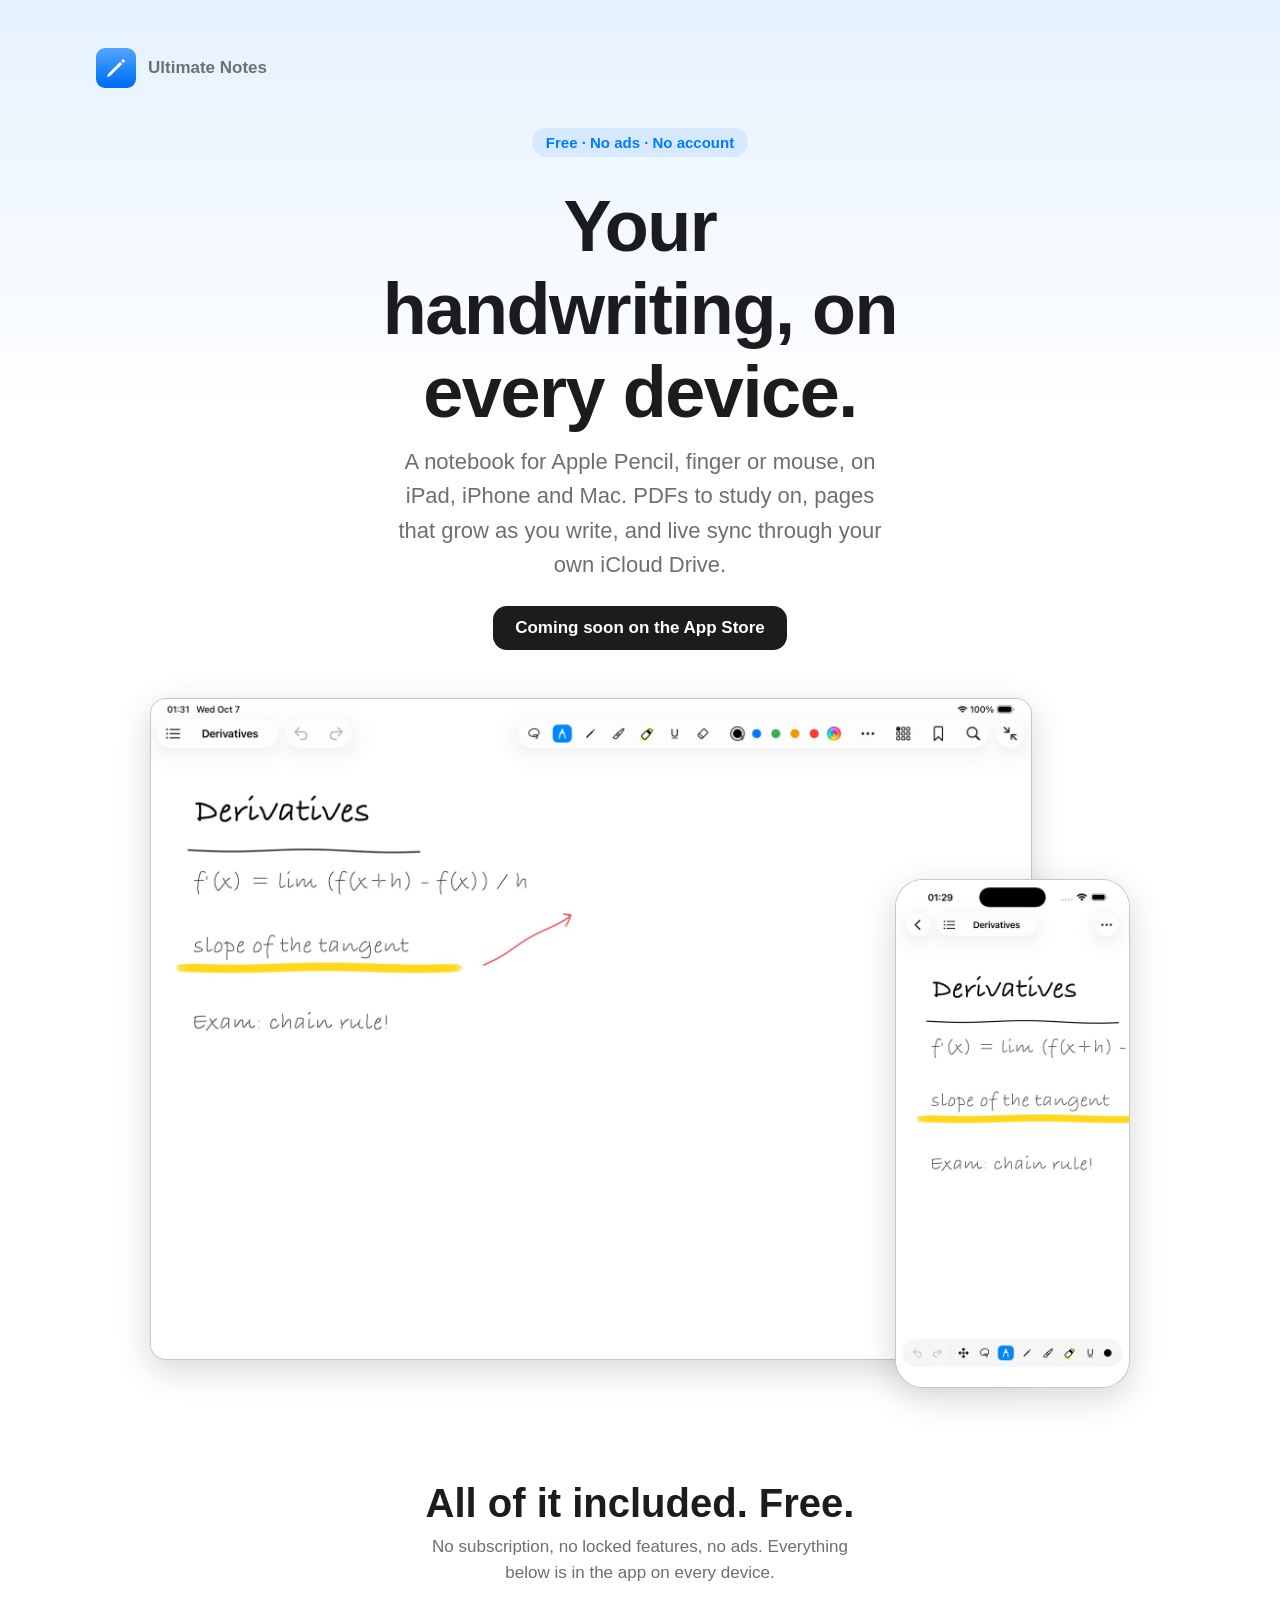
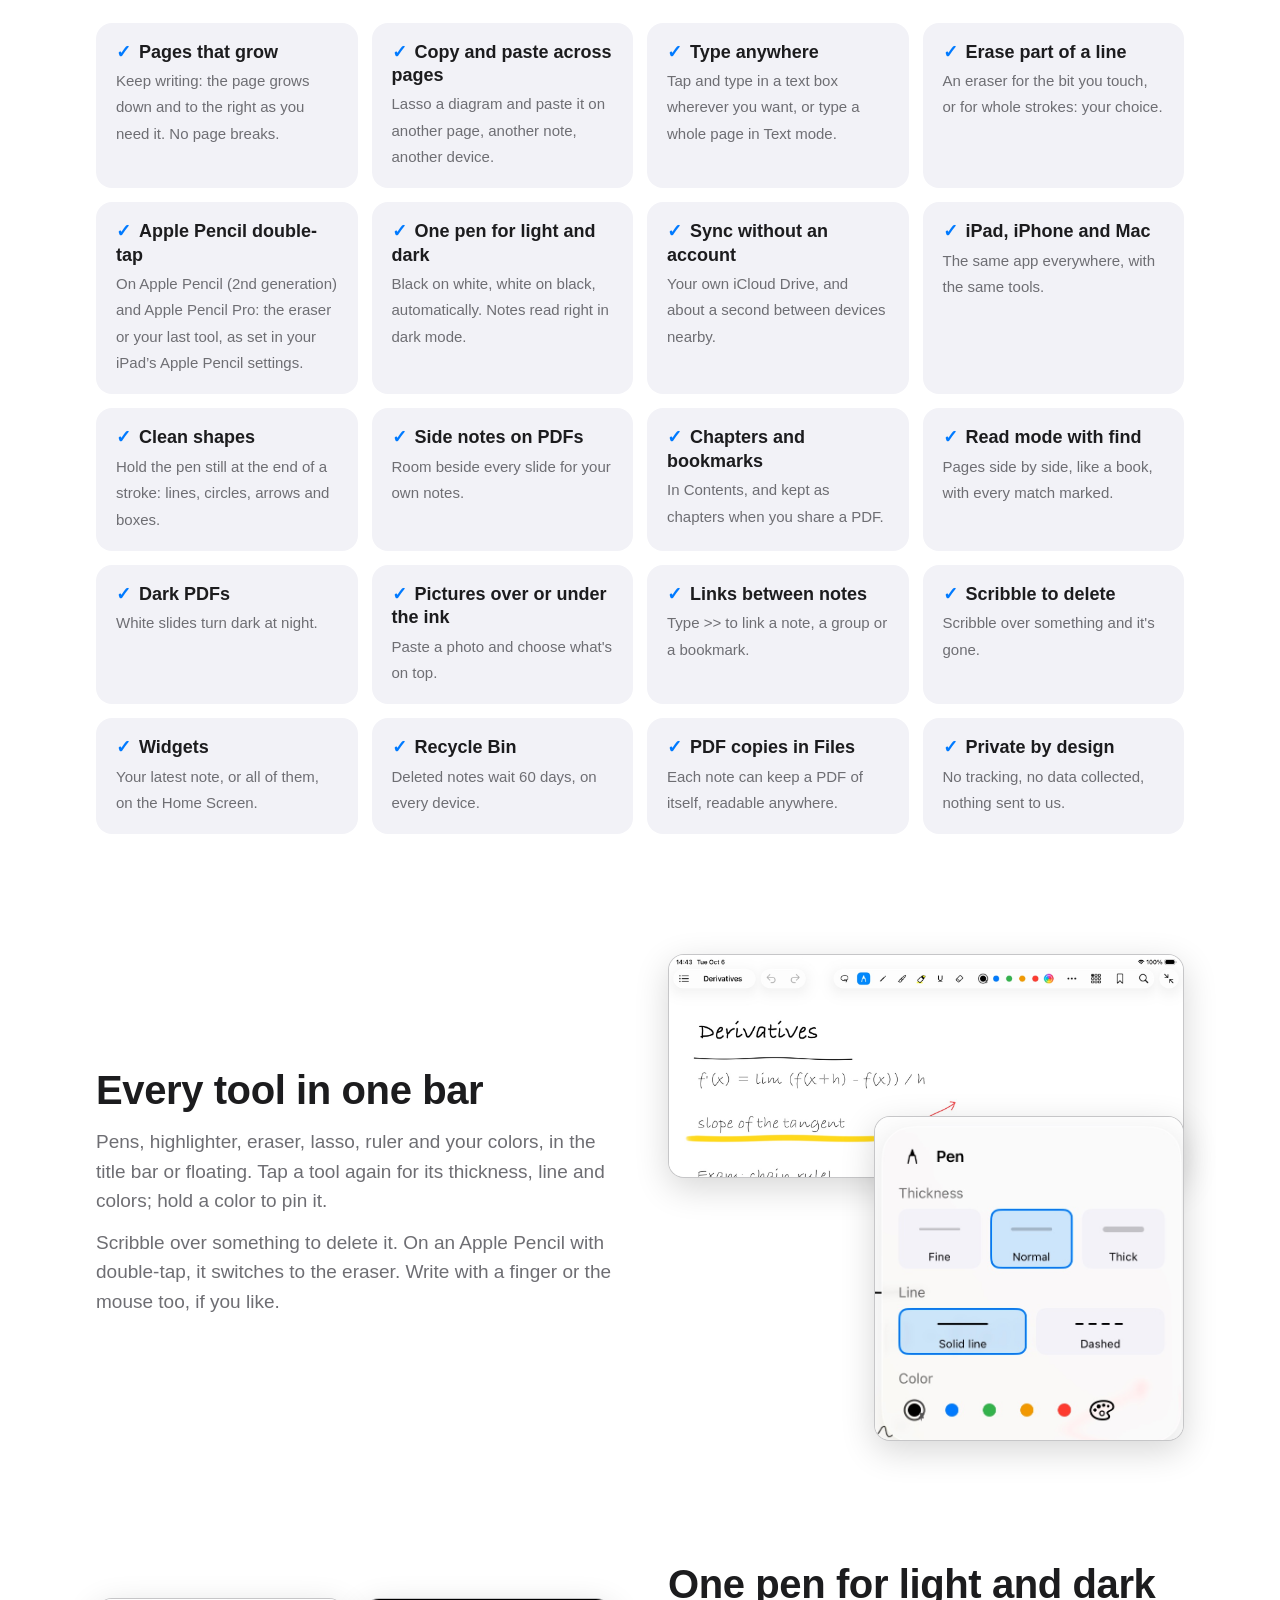
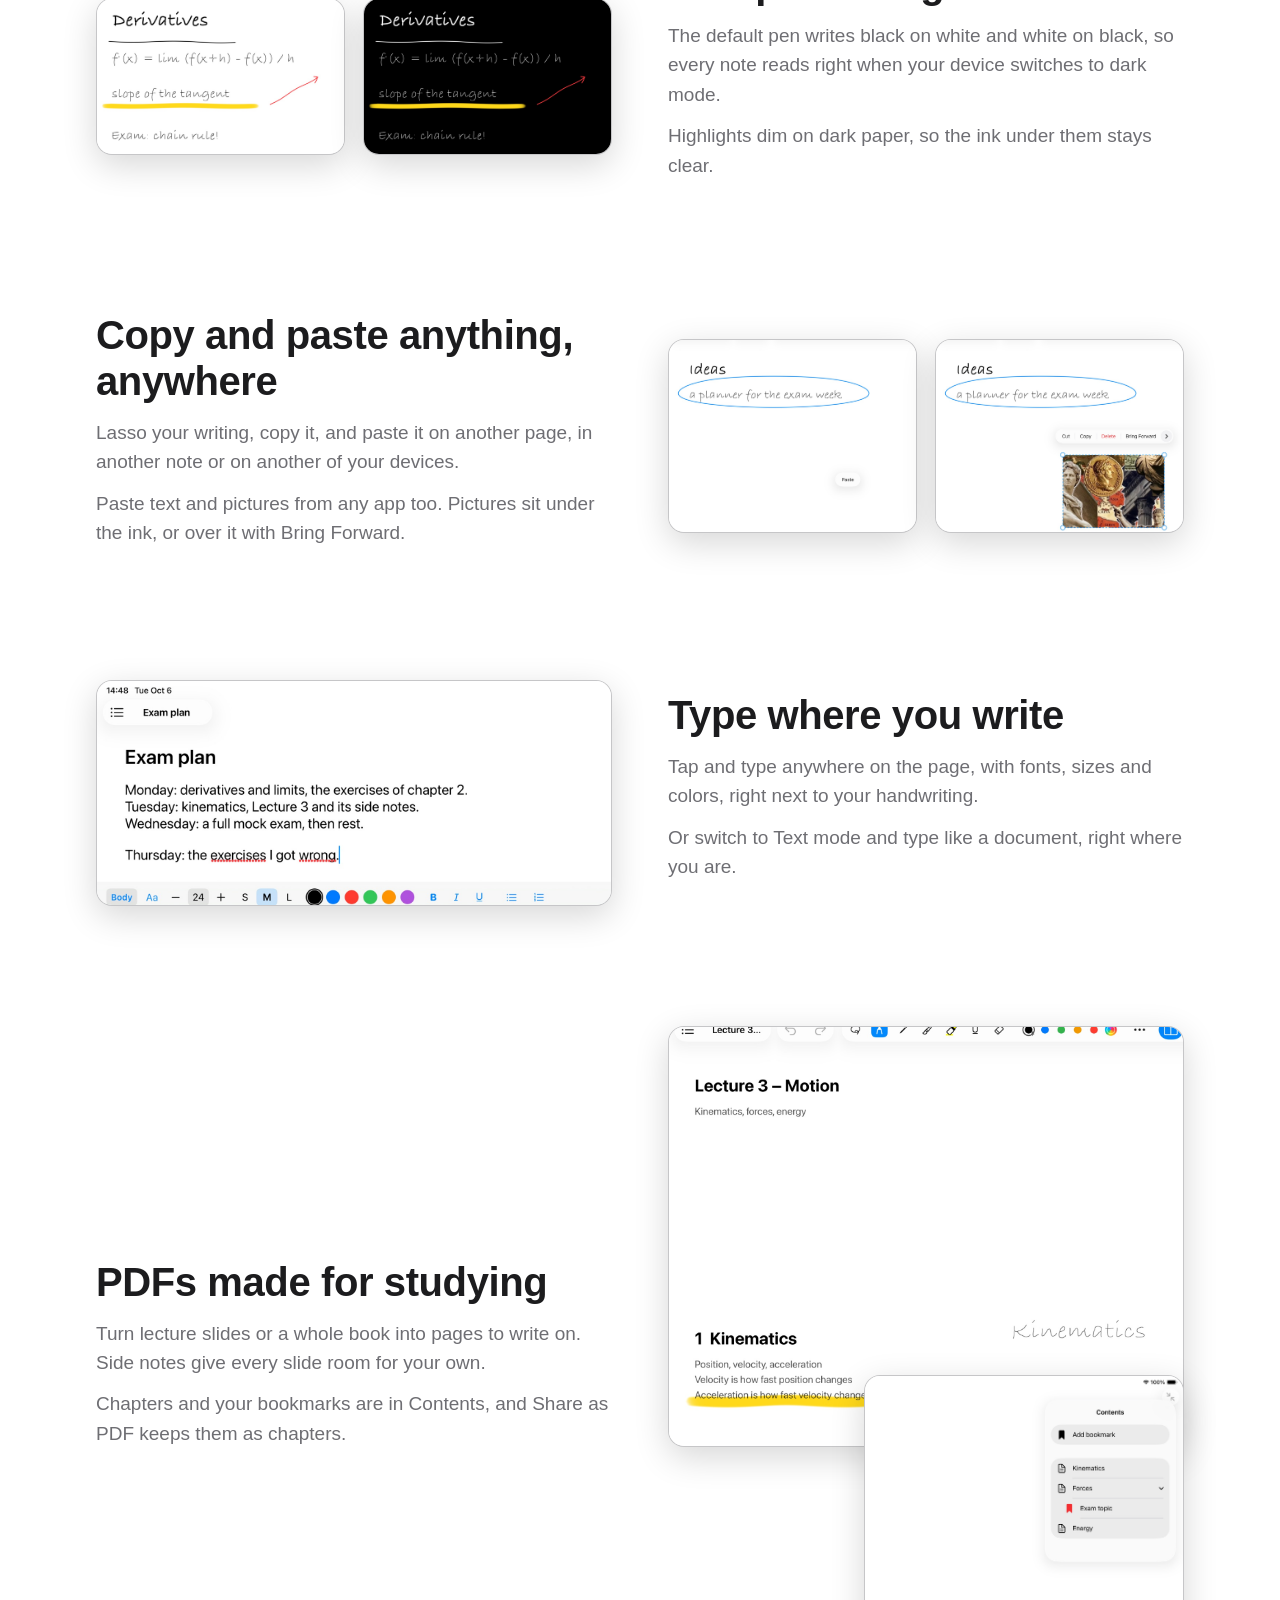
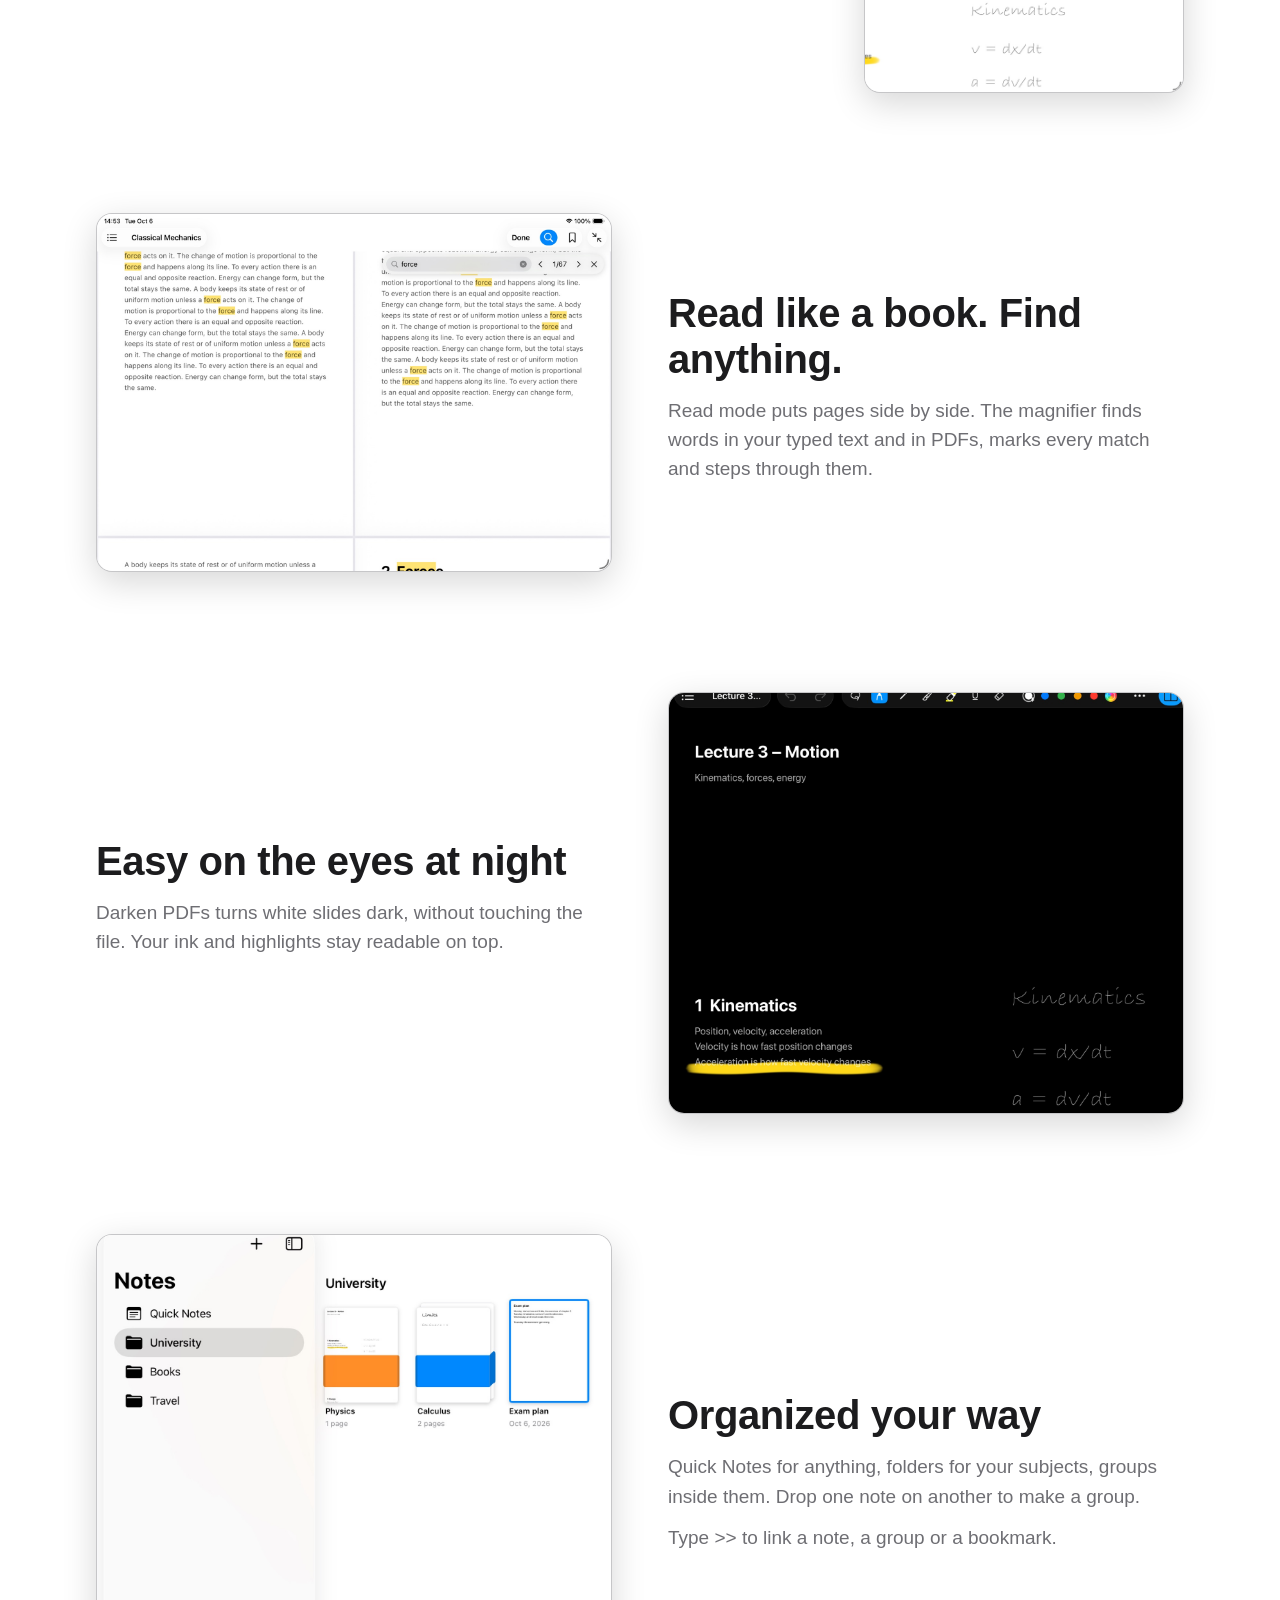
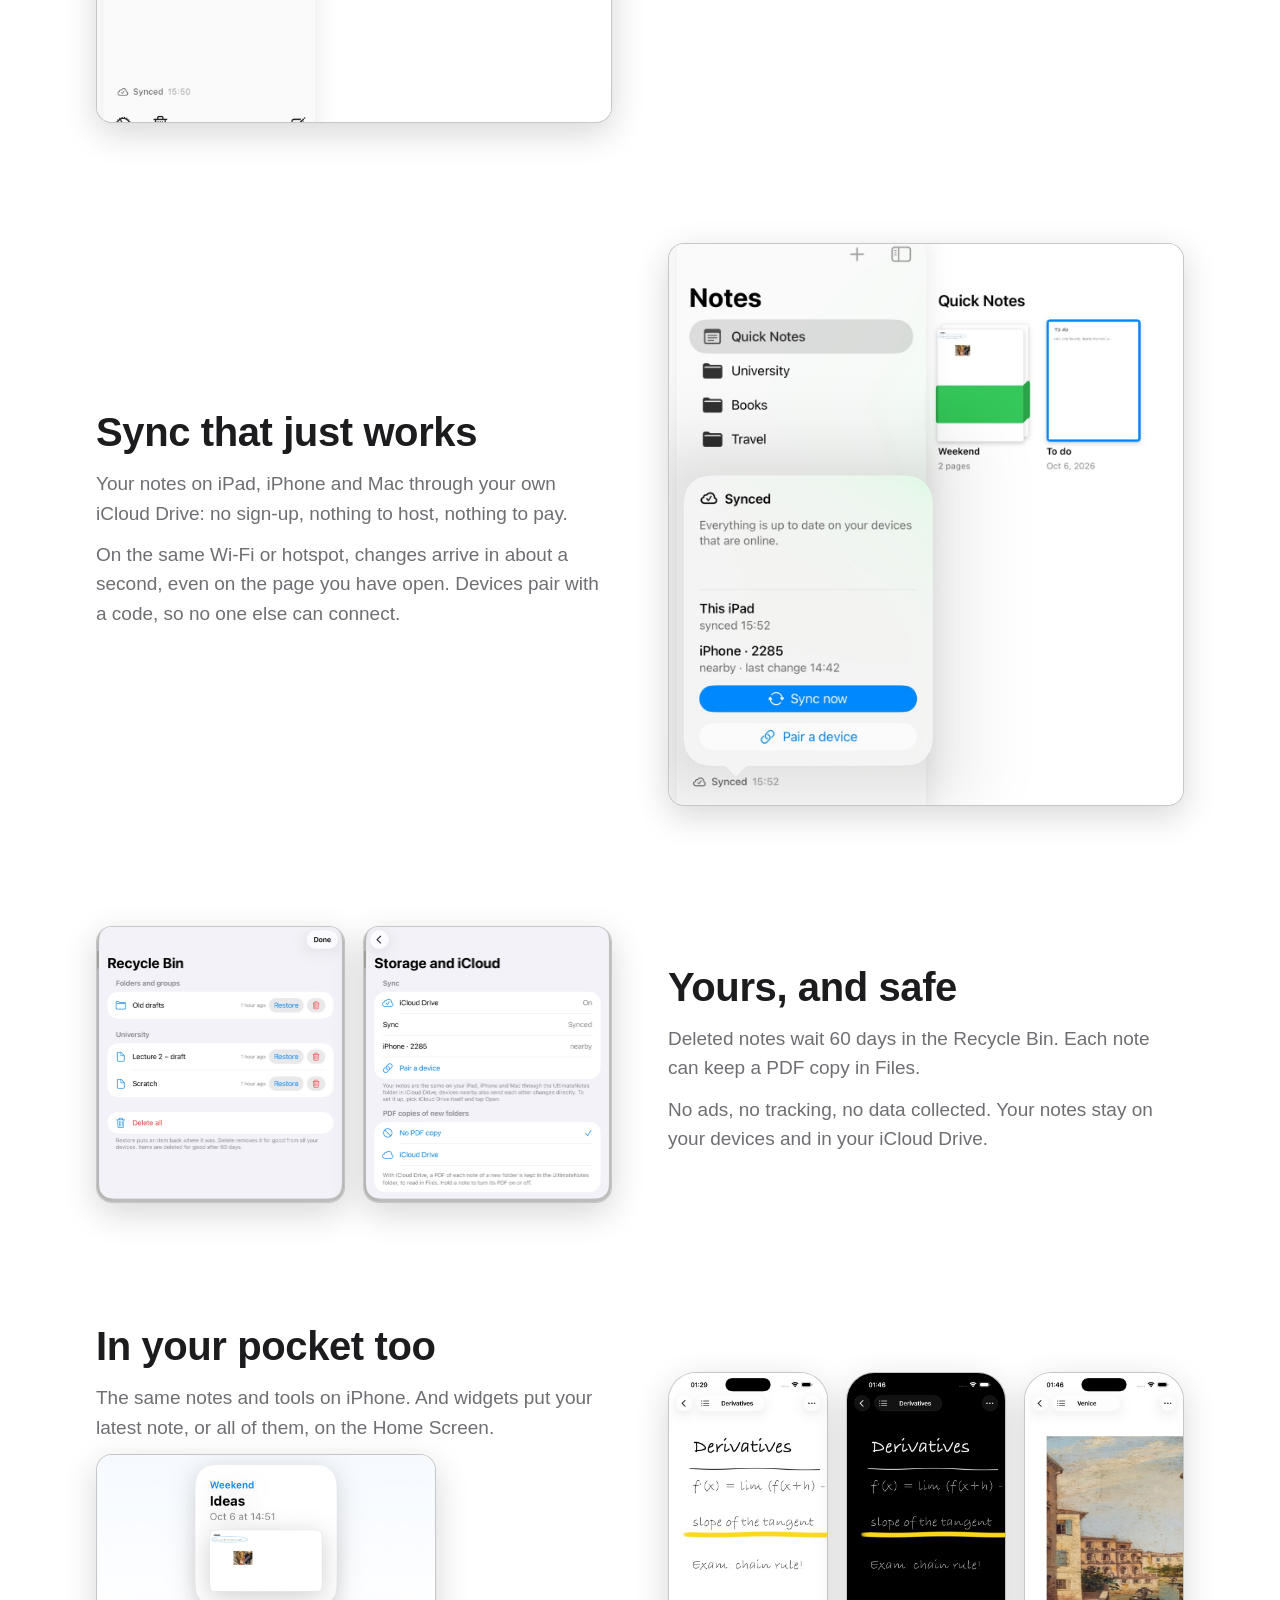
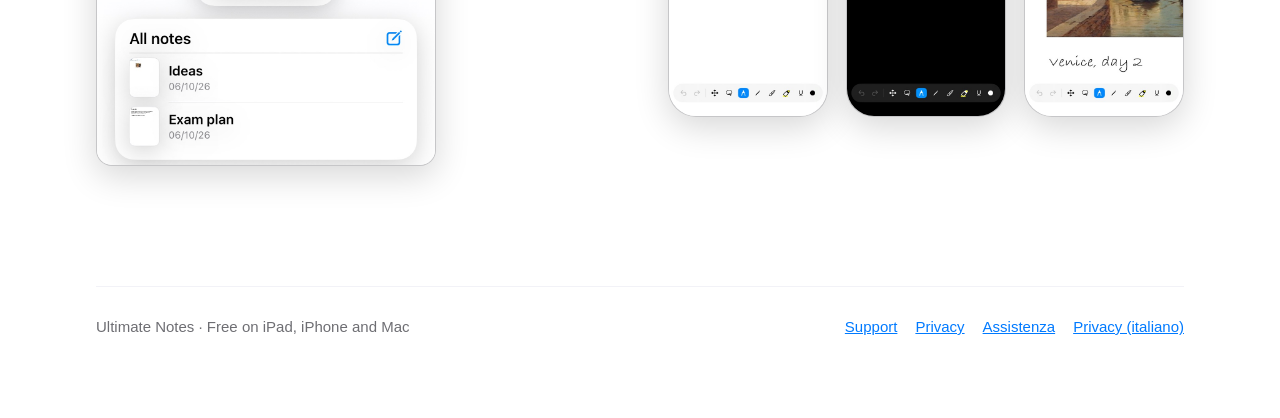
==== index.html @ 17e808d8 "Which Apple Pencils double-tap Co-Authored-By: Claude Opus 5.5 (1M context) <noreply@anthropic.com> " ====
<!doctype html>
<html lang="en">
<head>
<meta charset="utf-8">
<meta name="viewport" content="width=device-width, initial-scale=1">
<title>Ultimate Notes</title>
<meta name="description" content="Handwritten notes on iPad, iPhone and Mac. PDFs to study on, pages that grow as you write, live sync through your own iCloud Drive. Free, no ads, no account.">
<link rel="stylesheet" href="style.css">
<link rel="icon" href="icon.png">
</head>
<body>
<main class="wide">
<a class="brand" href="index.html"><img src="icon.png" alt="">Ultimate Notes</a>

<header class="hero">
  <span class="eyebrow">Free · No ads · No account</span>
  <h1>Your handwriting, on every device.</h1>
  <p class="lead">A notebook for Apple Pencil, finger or mouse, on iPad, iPhone and Mac. PDFs to study on, pages that
  grow as you write, and live sync through your own iCloud Drive.</p>
  <span class="soon">Coming soon on the App Store</span>
  <div class="devices">
    <img class="shot" src="img/hero-ipad.jpg" alt="A handwritten note about derivatives on iPad">
    <img class="shot phone" src="img/hero-phone.jpg" alt="The same note on iPhone">
  </div>
</header>

<section class="included">
  <h2>All of it included. Free.</h2>
  <p>No subscription, no locked features, no ads. Everything below is in the app on every device.</p>
  <div class="grid">
    <div><strong>Pages that grow</strong><span>Keep writing: the page grows down and to the right as you need it. No page breaks.</span></div>
    <div><strong>Copy and paste across pages</strong><span>Lasso a diagram and paste it on another page, another note, another device.</span></div>
    <div><strong>Type anywhere</strong><span>Tap and type in a text box wherever you want, or type a whole page in Text mode.</span></div>
    <div><strong>Erase part of a line</strong><span>An eraser for the bit you touch, or for whole strokes: your choice.</span></div>
    <div><strong>Apple Pencil double-tap</strong><span>On Apple Pencil (2nd generation) and Apple Pencil Pro: the eraser or your last tool, as set in your iPad’s Apple Pencil settings.</span></div>
    <div><strong>One pen for light and dark</strong><span>Black on white, white on black, automatically. Notes read right in dark mode.</span></div>
    <div><strong>Sync without an account</strong><span>Your own iCloud Drive, and about a second between devices nearby.</span></div>
    <div><strong>iPad, iPhone and Mac</strong><span>The same app everywhere, with the same tools.</span></div>
    <div><strong>Clean shapes</strong><span>Hold the pen still at the end of a stroke: lines, circles, arrows and boxes.</span></div>
    <div><strong>Side notes on PDFs</strong><span>Room beside every slide for your own notes.</span></div>
    <div><strong>Chapters and bookmarks</strong><span>In Contents, and kept as chapters when you share a PDF.</span></div>
    <div><strong>Read mode with find</strong><span>Pages side by side, like a book, with every match marked.</span></div>
    <div><strong>Dark PDFs</strong><span>White slides turn dark at night.</span></div>
    <div><strong>Pictures over or under the ink</strong><span>Paste a photo and choose what's on top.</span></div>
    <div><strong>Links between notes</strong><span>Type &gt;&gt; to link a note, a group or a bookmark.</span></div>
    <div><strong>Scribble to delete</strong><span>Scribble over something and it's gone.</span></div>
    <div><strong>Widgets</strong><span>Your latest note, or all of them, on the Home Screen.</span></div>
    <div><strong>Recycle Bin</strong><span>Deleted notes wait 60 days, on every device.</span></div>
    <div><strong>PDF copies in Files</strong><span>Each note can keep a PDF of itself, readable anywhere.</span></div>
    <div><strong>Private by design</strong><span>No tracking, no data collected, nothing sent to us.</span></div>
  </div>
</section>

<section class="feature">
  <div class="pictures"><img class="shot" src="img/bar.jpg" alt="The pen bar over a handwritten note"><img class="shot" src="img/pen-options.jpg" alt="The pen's thickness, line and colors" style="max-width:60%;justify-self:end;margin-top:-80px"></div>
  <div>
    <h2>Every tool in one bar</h2>
    <p>Pens, highlighter, eraser, lasso, ruler and your colors, in the title bar or floating. Tap a tool again for its thickness, line and colors; hold a color to pin it.</p>
    <p>Scribble over something to delete it. On an Apple Pencil with double-tap, it switches to the eraser. Write with a finger or the mouse too, if you like.</p>
  </div>
</section>

<section class="feature">
  <div class="pictures two"><img class="shot" src="img/ink-light.jpg" alt="A note in light mode"><img class="shot" src="img/ink-dark.jpg" alt="The same note in dark mode"></div>
  <div>
    <h2>One pen for light and dark</h2>
    <p>The default pen writes black on white and white on black, so every note reads right when your device switches to dark mode.</p>
    <p>Highlights dim on dark paper, so the ink under them stays clear.</p>
  </div>
</section>

<section class="feature">
  <div class="pictures two"><img class="shot" src="img/paste.jpg" alt="The lasso offering Paste"><img class="shot" src="img/forward.jpg" alt="A pasted picture with Bring Forward"></div>
  <div>
    <h2>Copy and paste anything, anywhere</h2>
    <p>Lasso your writing, copy it, and paste it on another page, in another note or on another of your devices.</p>
    <p>Paste text and pictures from any app too. Pictures sit under the ink, or over it with Bring Forward.</p>
  </div>
</section>

<section class="feature">
  <div class="pictures"><img class="shot" src="img/text.jpg" alt="Text mode with fonts and colors"></div>
  <div>
    <h2>Type where you write</h2>
    <p>Tap and type anywhere on the page, with fonts, sizes and colors, right next to your handwriting.</p>
    <p>Or switch to Text mode and type like a document, right where you are.</p>
  </div>
</section>

<section class="feature">
  <div class="pictures"><img class="shot" src="img/pdf-side.jpg" alt="A lecture PDF with handwritten side notes"><img class="shot" src="img/pdf-contents.jpg" alt="Contents with chapters and a bookmark" style="max-width:62%;justify-self:end;margin-top:-90px"></div>
  <div>
    <h2>PDFs made for studying</h2>
    <p>Turn lecture slides or a whole book into pages to write on. Side notes give every slide room for your own.</p>
    <p>Chapters and your bookmarks are in Contents, and Share as PDF keeps them as chapters.</p>
  </div>
</section>

<section class="feature">
  <div class="pictures"><img class="shot" src="img/read-find.jpg" alt="Read mode with the found words marked"></div>
  <div>
    <h2>Read like a book. Find anything.</h2>
    <p>Read mode puts pages side by side. The magnifier finds words in your typed text and in PDFs, marks every match and steps through them.</p>
  </div>
</section>

<section class="feature">
  <div class="pictures"><img class="shot" src="img/pdf-dark.jpg" alt="A darkened PDF at night"></div>
  <div>
    <h2>Easy on the eyes at night</h2>
    <p>Darken PDFs turns white slides dark, without touching the file. Your ink and highlights stay readable on top.</p>
  </div>
</section>

<section class="feature">
  <div class="pictures"><img class="shot" src="img/organize.jpg" alt="Folders and groups of notes"></div>
  <div>
    <h2>Organized your way</h2>
    <p>Quick Notes for anything, folders for your subjects, groups inside them. Drop one note on another to make a group.</p>
    <p>Type &gt;&gt; to link a note, a group or a bookmark.</p>
  </div>
</section>

<section class="feature">
  <div class="pictures"><img class="shot" src="img/sync.jpg" alt="The sync panel listing an iPhone nearby"></div>
  <div>
    <h2>Sync that just works</h2>
    <p>Your notes on iPad, iPhone and Mac through your own iCloud Drive: no sign-up, nothing to host, nothing to pay.</p>
    <p>On the same Wi‑Fi or hotspot, changes arrive in about a second, even on the page you have open. Devices pair with a code, so no one else can connect.</p>
  </div>
</section>

<section class="feature">
  <div class="pictures two"><img class="shot" src="img/bin.jpg" alt="The Recycle Bin"><img class="shot" src="img/storage.jpg" alt="Storage and iCloud"></div>
  <div>
    <h2>Yours, and safe</h2>
    <p>Deleted notes wait 60 days in the Recycle Bin. Each note can keep a PDF copy in Files.</p>
    <p>No ads, no tracking, no data collected. Your notes stay on your devices and in your iCloud Drive.</p>
  </div>
</section>

<section class="feature">
  <div class="pictures phones"><img class="shot phone" src="img/hero-phone.jpg" alt="A note on iPhone"><img class="shot phone" src="img/phone-dark.jpg" alt="The same note in dark mode on iPhone"><img class="shot phone" src="img/phone-venice.jpg" alt="A photo with a handwritten caption on iPhone"></div>
  <div>
    <h2>In your pocket too</h2>
    <p>The same notes and tools on iPhone. And widgets put your latest note, or all of them, on the Home Screen.</p>
    <img class="shot" src="img/widgets.jpg" alt="The widgets" style="max-width:340px;margin-top:12px">
  </div>
</section>

<footer>
  <span>Ultimate Notes · Free on iPad, iPhone and Mac</span>
  <nav>
    <a href="support.html">Support</a>
    <a href="privacy.html">Privacy</a>
    <a href="support.html#it">Assistenza</a>
    <a href="privacy.html#it">Privacy (italiano)</a>
  </nav>
</footer>
</main>
</body>
</html>
---- style.css ----
/* The app's look: its blue, a soft wash at the top, rounded bold titles. */
:root { --accent: #007aff; --text: #1c1c1e; --secondary: #6e6e73; --bg: #ffffff; --card: #f2f2f7; --wash: rgba(0, 122, 255, 0.10); }
@media (prefers-color-scheme: dark) {
  :root { --accent: #0a84ff; --text: #f2f2f7; --secondary: #a1a1a6; --bg: #000000; --card: #1c1c1e; --wash: rgba(10, 132, 255, 0.16); }
}
* { box-sizing: border-box; }
body { margin: 0; color: var(--text); background: linear-gradient(var(--wash), var(--bg) 420px) no-repeat, var(--bg);
  font: 17px/1.55 -apple-system, BlinkMacSystemFont, "Segoe UI", Roboto, sans-serif; }
main { max-width: 720px; margin: 0 auto; padding: 48px 16px 80px; }
.brand { display: flex; align-items: center; gap: 12px; color: var(--secondary); font: 600 17px ui-rounded, -apple-system, sans-serif; text-decoration: none; }
.brand img { width: 40px; height: 40px; border-radius: 9px; }
h1, h2 { font-family: ui-rounded, -apple-system, BlinkMacSystemFont, sans-serif; font-weight: 700; line-height: 1.15; }
h1 { font-size: 40px; margin: 28px 0 8px; }
h2 { font-size: 24px; margin: 36px 0 8px; }
p, li { color: var(--text); }
.lead, .date { color: var(--secondary); }
a { color: var(--accent); }
nav { display: flex; gap: 18px; flex-wrap: wrap; margin-top: 20px; }
.card { background: var(--card); border-radius: 16px; padding: 4px 20px; margin: 16px 0; }
hr { border: 0; border-top: 1px solid var(--card); margin: 48px 0; }

/* The front page: a wide layout, the app's screens rounded and lifted as in its tutorial. */
.wide { max-width: 1120px; }
.hero { text-align: center; padding-top: 8px; }
.hero h1 { font-size: clamp(40px, 7vw, 72px); letter-spacing: -0.02em; margin: 28px auto 12px; max-width: 14ch; }
.hero .lead { font-size: clamp(18px, 2.2vw, 22px); max-width: 40ch; margin: 0 auto; }
.eyebrow { display: inline-block; color: var(--accent); background: var(--wash); border-radius: 999px; padding: 6px 14px;
  font: 600 15px ui-rounded, -apple-system, sans-serif; margin-top: 32px; }
.soon { display: inline-block; margin-top: 24px; background: var(--text); color: var(--bg); border-radius: 14px; padding: 12px 22px;
  font: 600 17px ui-rounded, -apple-system, sans-serif; }
.devices { position: relative; margin: 48px auto 0; max-width: 980px; padding-right: 9%; }
.devices .phone { position: absolute; right: 0; bottom: -28px; width: 24%; }
.shot { display: block; width: 100%; height: auto; border-radius: 16px; border: 0.5px solid rgba(60, 60, 67, 0.29);
  box-shadow: 0 10px 34px rgba(0, 0, 0, 0.16); background: #fff; }
.shot.phone { border-radius: 28px; }
section.feature { display: grid; grid-template-columns: 1fr 1fr; gap: 56px; align-items: center; margin: 120px 0; }
section.feature:nth-of-type(even) .pictures { order: 2; }
section.feature h2 { font-size: clamp(30px, 4vw, 40px); margin: 0 0 14px; letter-spacing: -0.01em; }
section.feature p { color: var(--secondary); font-size: 19px; margin: 0 0 12px; }
.pictures { display: grid; gap: 18px; }
.pictures.two { grid-template-columns: 1fr 1fr; align-items: start; }
.pictures.phones { grid-template-columns: repeat(3, 1fr); }
.included { margin: 120px 0 40px; }
.included h2 { text-align: center; font-size: clamp(30px, 4vw, 40px); margin-bottom: 8px; }
.included > p { text-align: center; color: var(--secondary); margin: 0 auto 36px; max-width: 46ch; }
.grid { display: grid; grid-template-columns: repeat(auto-fill, minmax(240px, 1fr)); gap: 14px; }
.grid div { background: var(--card); border-radius: 16px; padding: 18px 20px; }
.grid strong { display: block; font: 700 18px/1.3 ui-rounded, -apple-system, sans-serif; margin-bottom: 4px; }
.grid strong::before { content: "✓"; color: var(--accent); margin-right: 8px; }
.grid span { color: var(--secondary); font-size: 15px; }
footer { border-top: 1px solid var(--card); margin-top: 100px; padding-top: 28px; color: var(--secondary); font-size: 15px;
  display: flex; flex-wrap: wrap; gap: 20px; justify-content: space-between; }
footer nav { margin: 0; }
@media (max-width: 820px) {
  section.feature { grid-template-columns: 1fr; gap: 28px; margin: 80px 0; }
  section.feature:nth-of-type(even) .pictures { order: 0; }
  .devices { padding-right: 14%; }
  .devices .phone { width: 30%; }
}
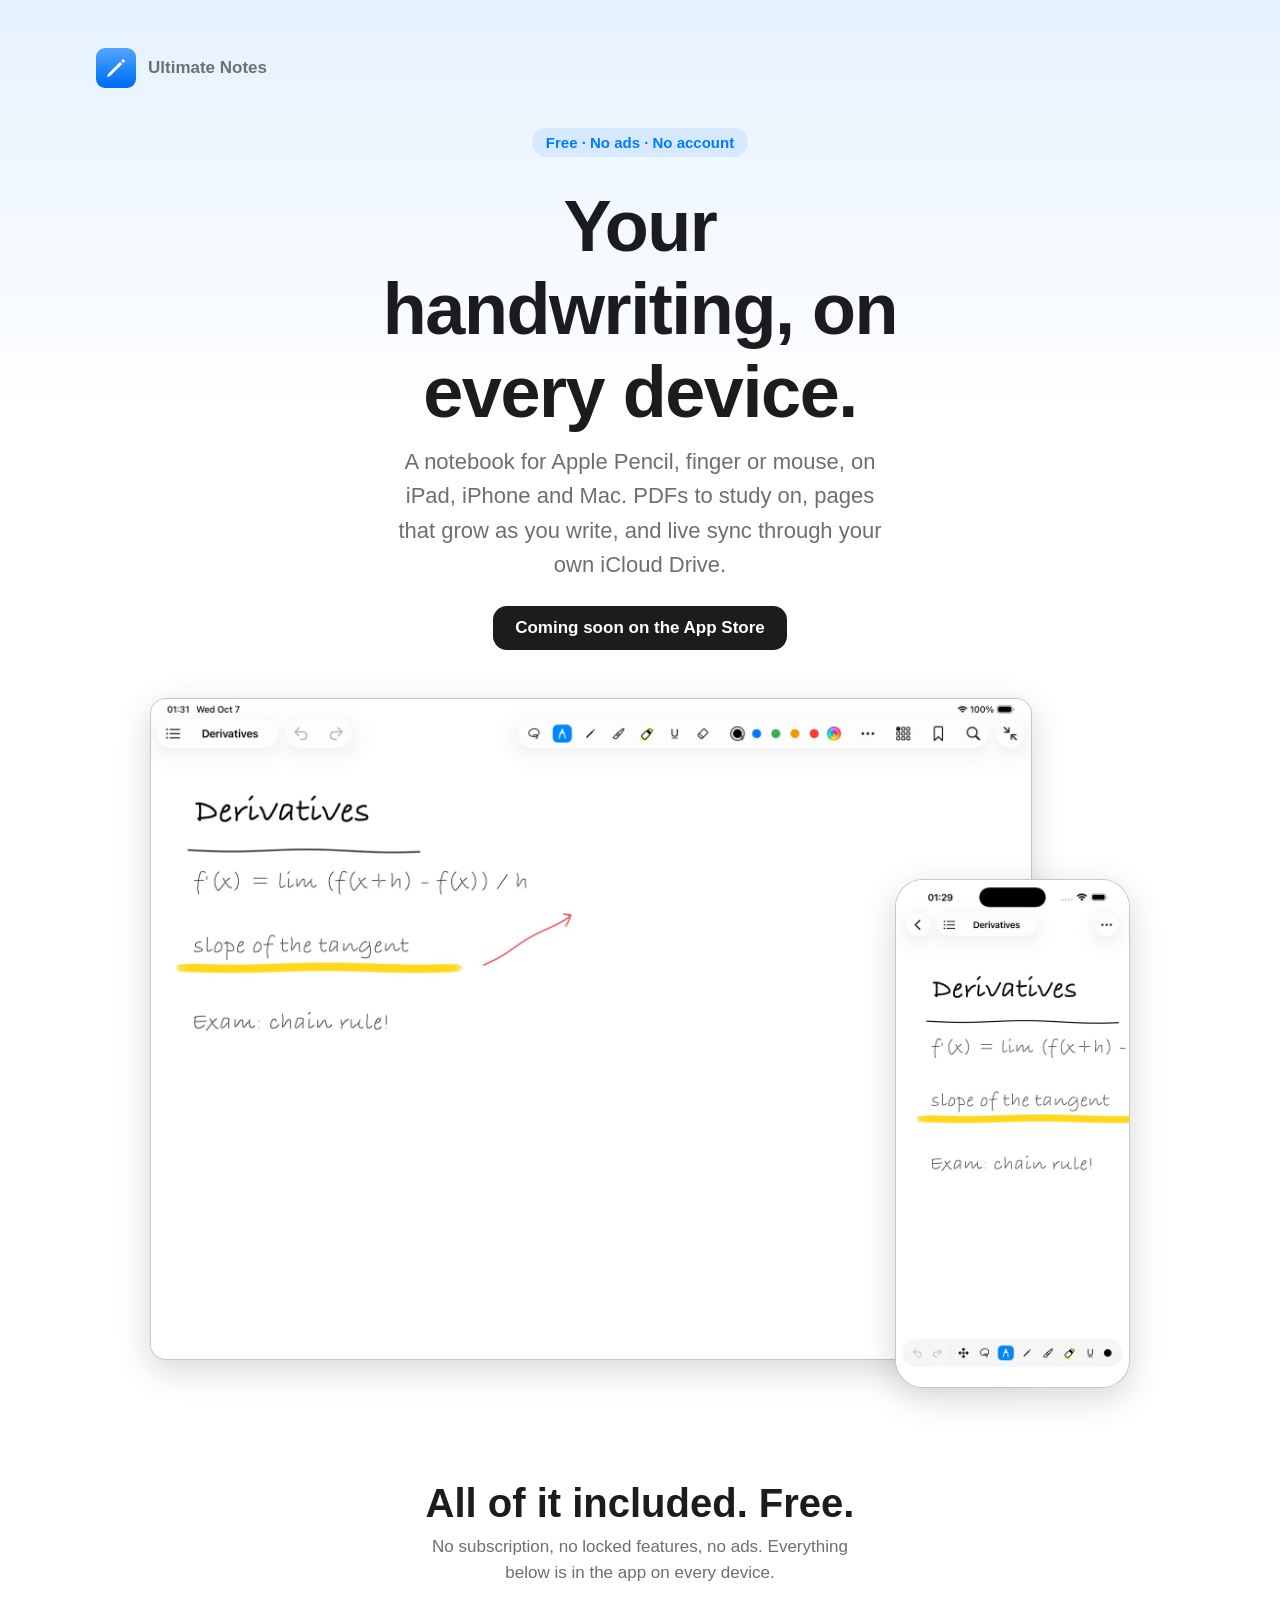
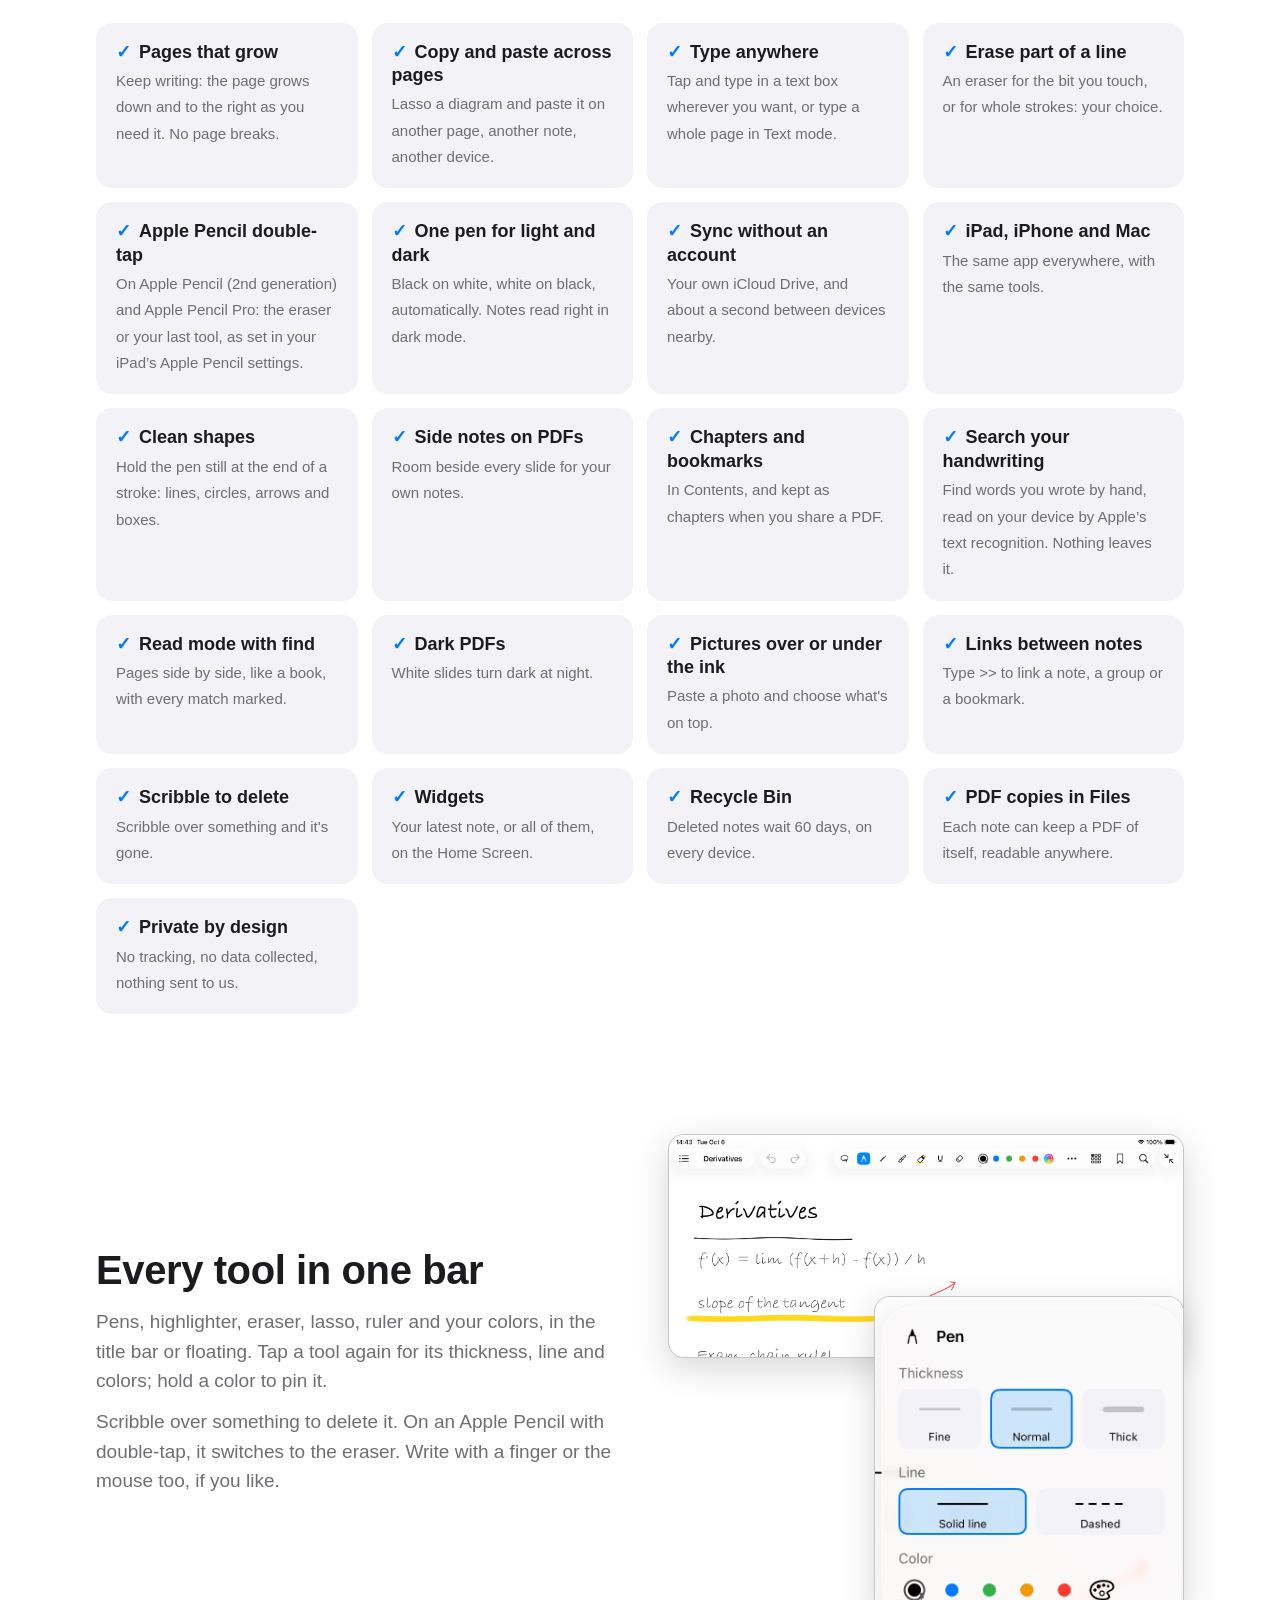
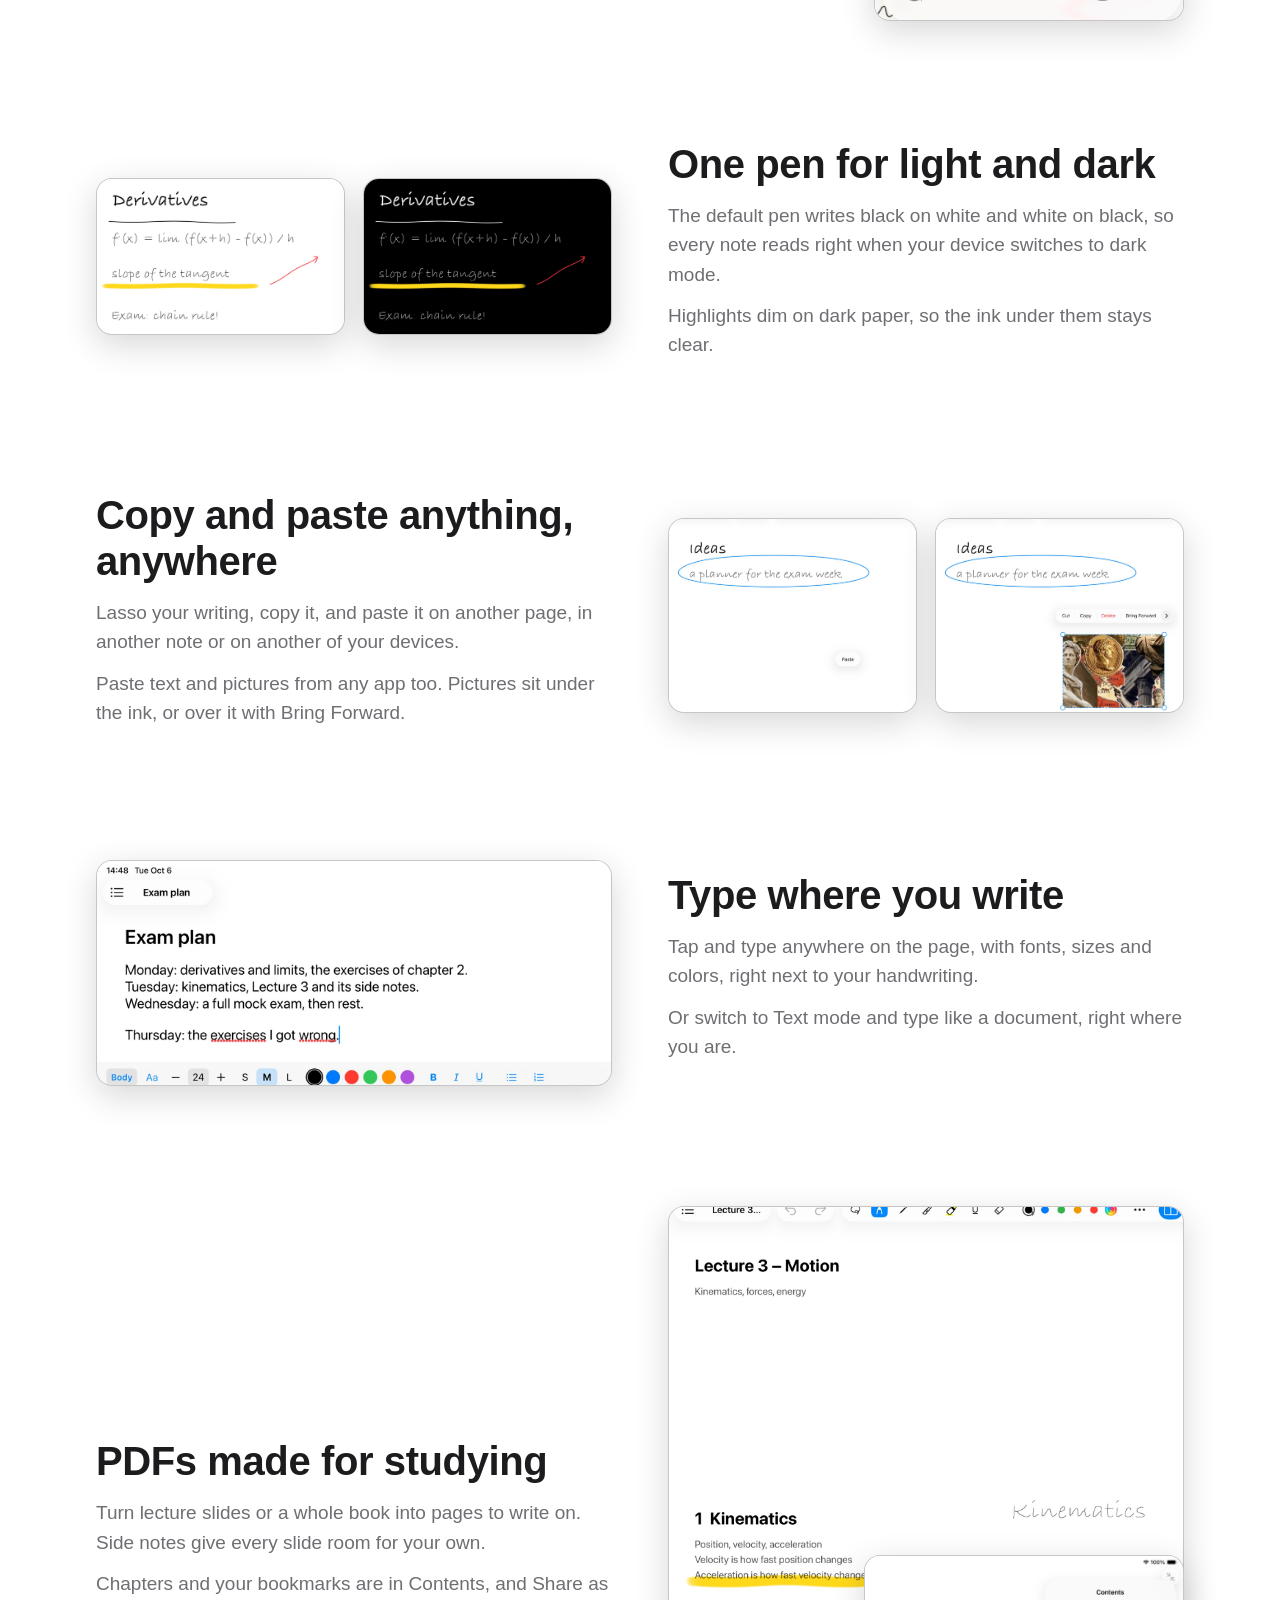
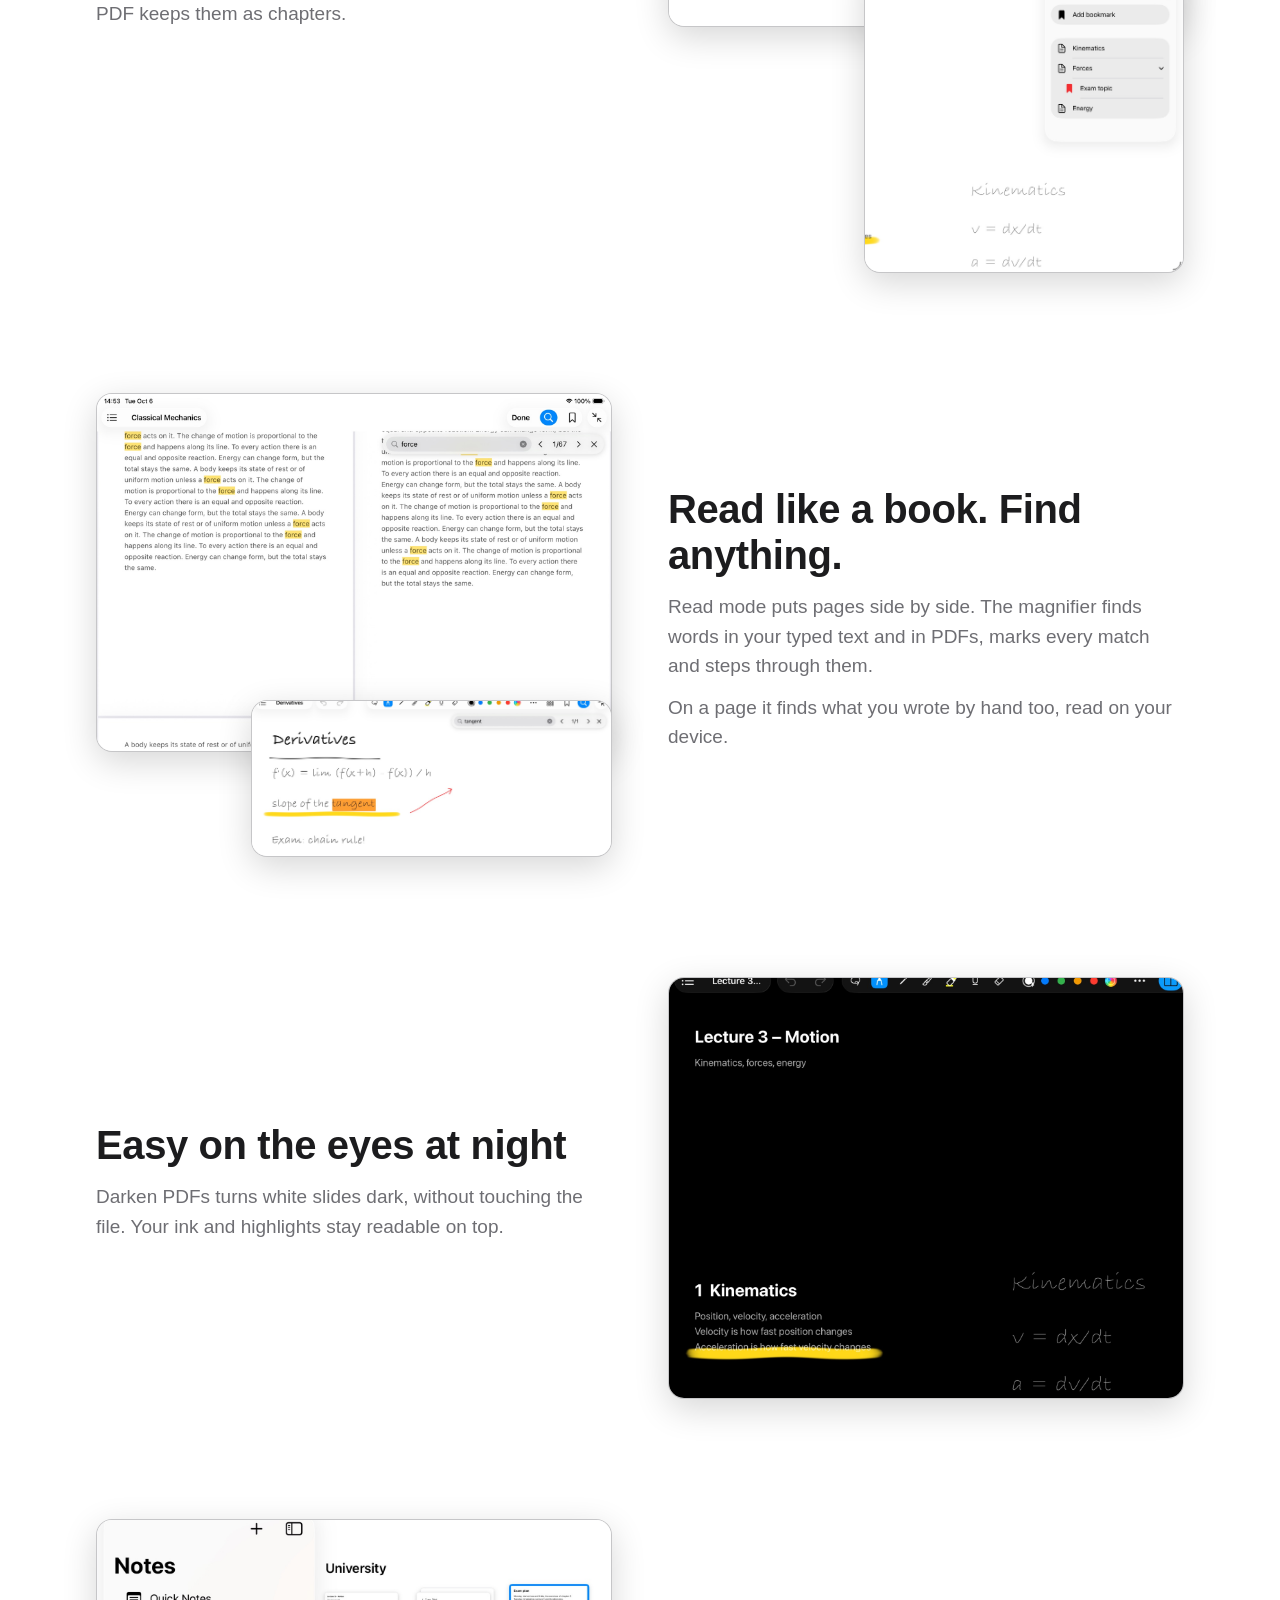
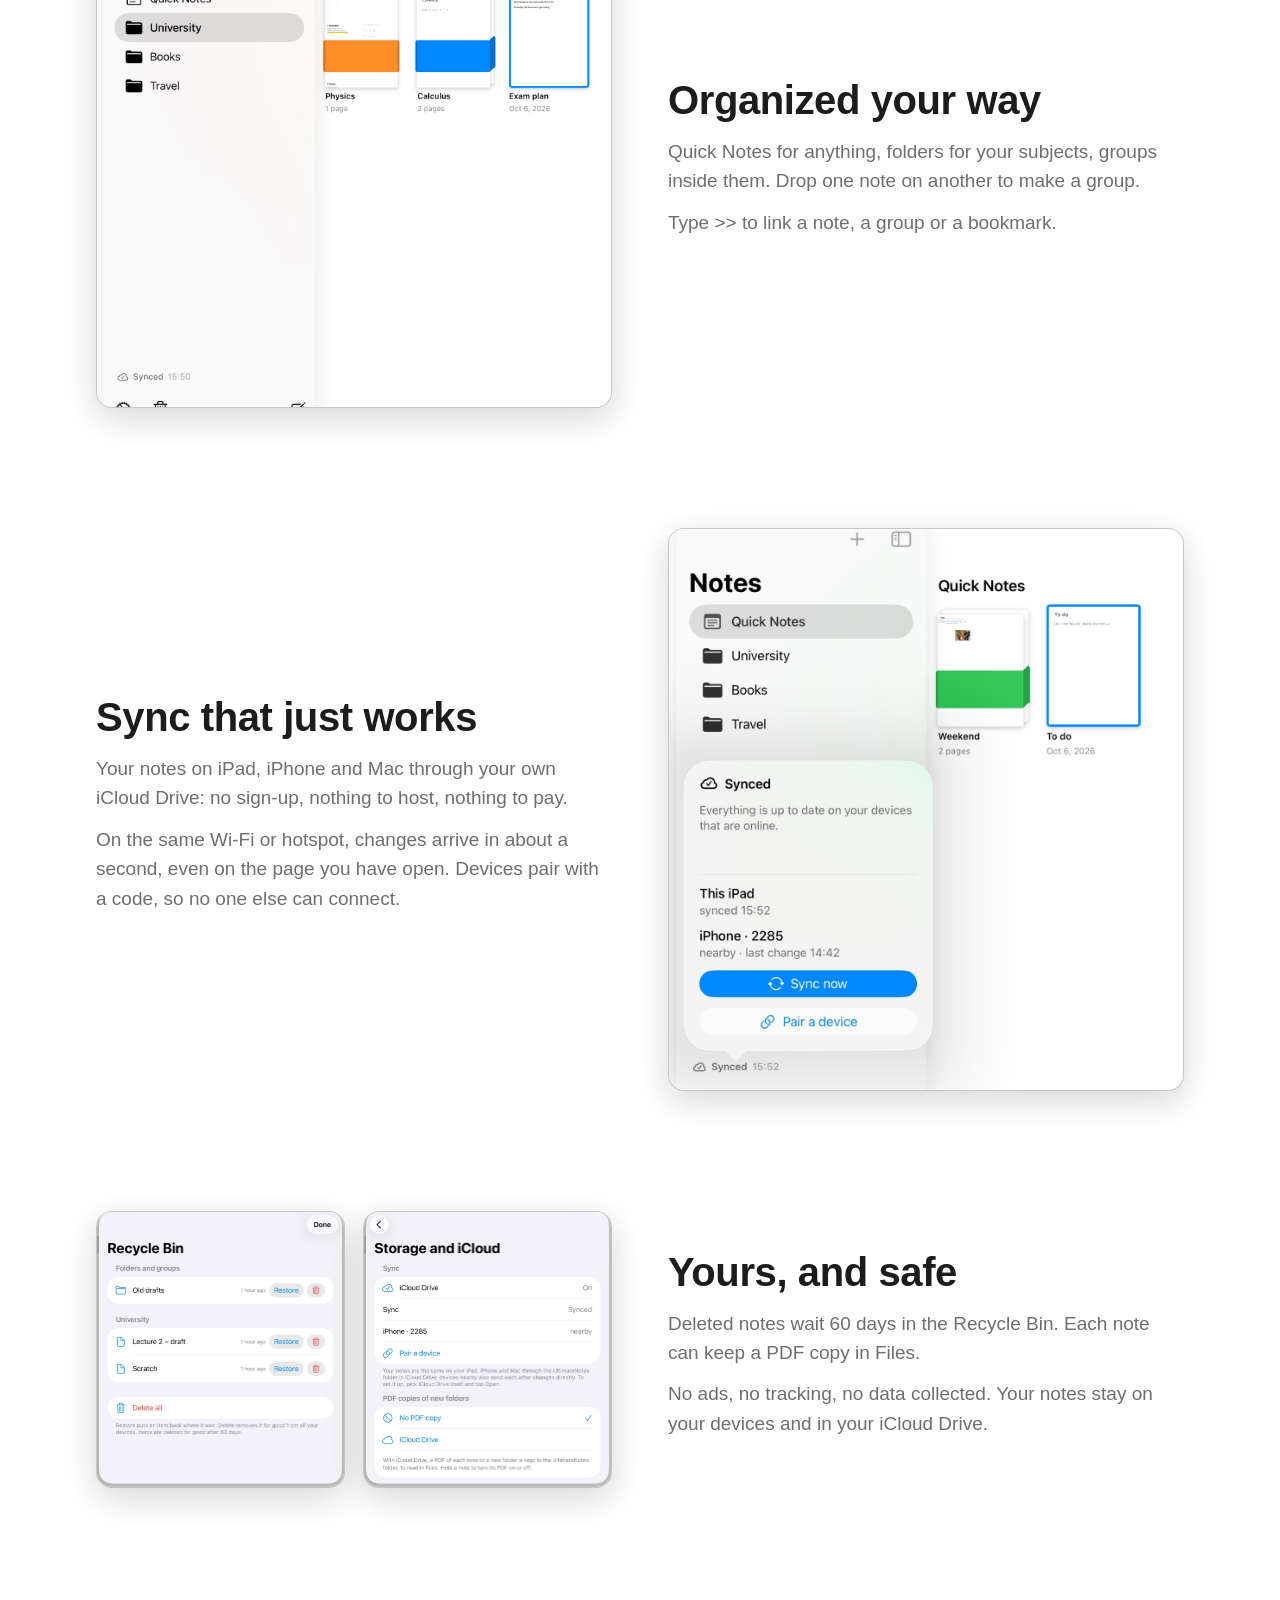
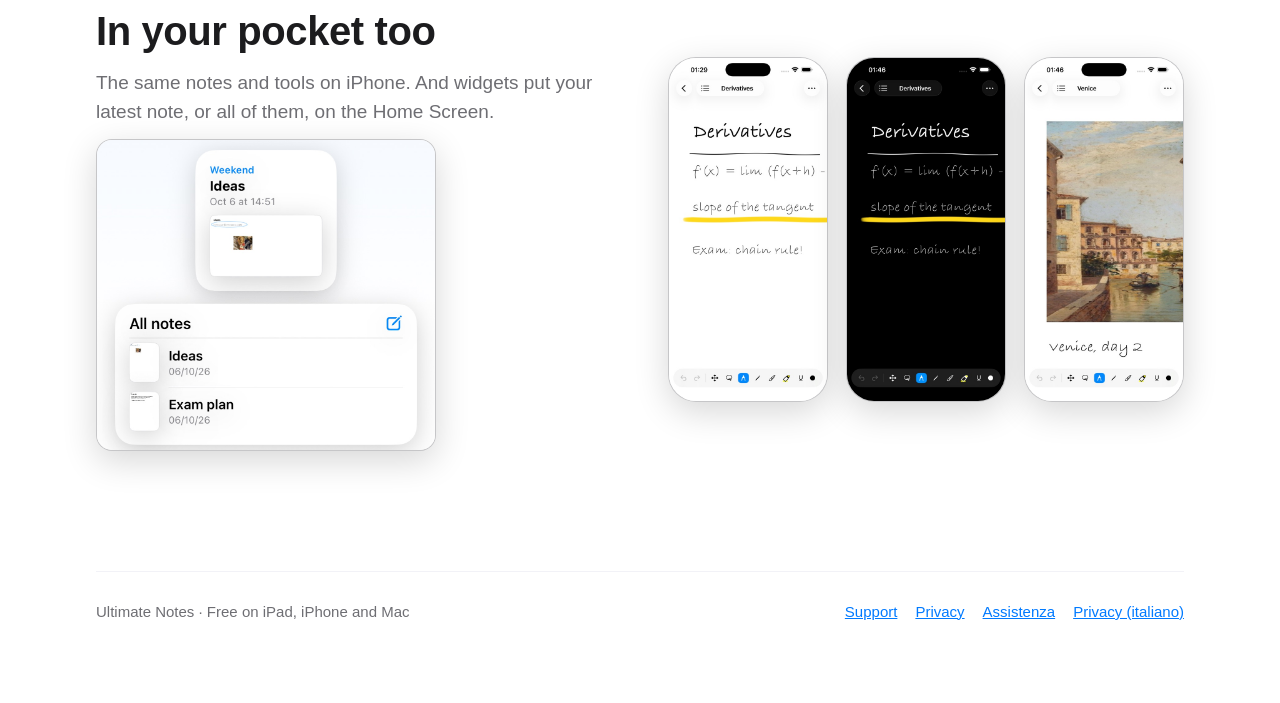
==== commit e8109230: "Search your handwriting Co-Authored-By: Claude Opus 5.5 (1M context) <noreply@anthropic.com> Claude-" ====
--- a/index.html
+++ b/index.html
@@ -4,7 +4,7 @@
 <meta charset="utf-8">
 <meta name="viewport" content="width=device-width, initial-scale=1">
 <title>Ultimate Notes</title>
-<meta name="description" content="Handwritten notes on iPad, iPhone and Mac. PDFs to study on, pages that grow as you write, live sync through your own iCloud Drive. Free, no ads, no account.">
+<meta name="description" content="Handwritten notes on iPad, iPhone and Mac. Search your handwriting, PDFs to study on, pages that grow as you write, live sync through your own iCloud Drive. Free, no ads, no account.">
 <link rel="stylesheet" href="style.css">
 <link rel="icon" href="icon.png">
 </head>
@@ -39,6 +39,7 @@
     <div><strong>Clean shapes</strong><span>Hold the pen still at the end of a stroke: lines, circles, arrows and boxes.</span></div>
     <div><strong>Side notes on PDFs</strong><span>Room beside every slide for your own notes.</span></div>
     <div><strong>Chapters and bookmarks</strong><span>In Contents, and kept as chapters when you share a PDF.</span></div>
+    <div><strong>Search your handwriting</strong><span>Find words you wrote by hand, read on your device by Apple’s text recognition. Nothing leaves it.</span></div>
     <div><strong>Read mode with find</strong><span>Pages side by side, like a book, with every match marked.</span></div>
     <div><strong>Dark PDFs</strong><span>White slides turn dark at night.</span></div>
     <div><strong>Pictures over or under the ink</strong><span>Paste a photo and choose what's on top.</span></div>
@@ -97,10 +98,11 @@
 </section>
 
 <section class="feature">
-  <div class="pictures"><img class="shot" src="img/read-find.jpg" alt="Read mode with the found words marked"></div>
+  <div class="pictures"><img class="shot" src="img/read-find.jpg" alt="Read mode with the found words marked"><img class="shot" src="img/find-handwriting.jpg" alt="A handwritten word found on a page" style="max-width:70%;justify-self:end;margin-top:-70px"></div>
   <div>
     <h2>Read like a book. Find anything.</h2>
     <p>Read mode puts pages side by side. The magnifier finds words in your typed text and in PDFs, marks every match and steps through them.</p>
+    <p>On a page it finds what you wrote by hand too, read on your device.</p>
   </div>
 </section>
 
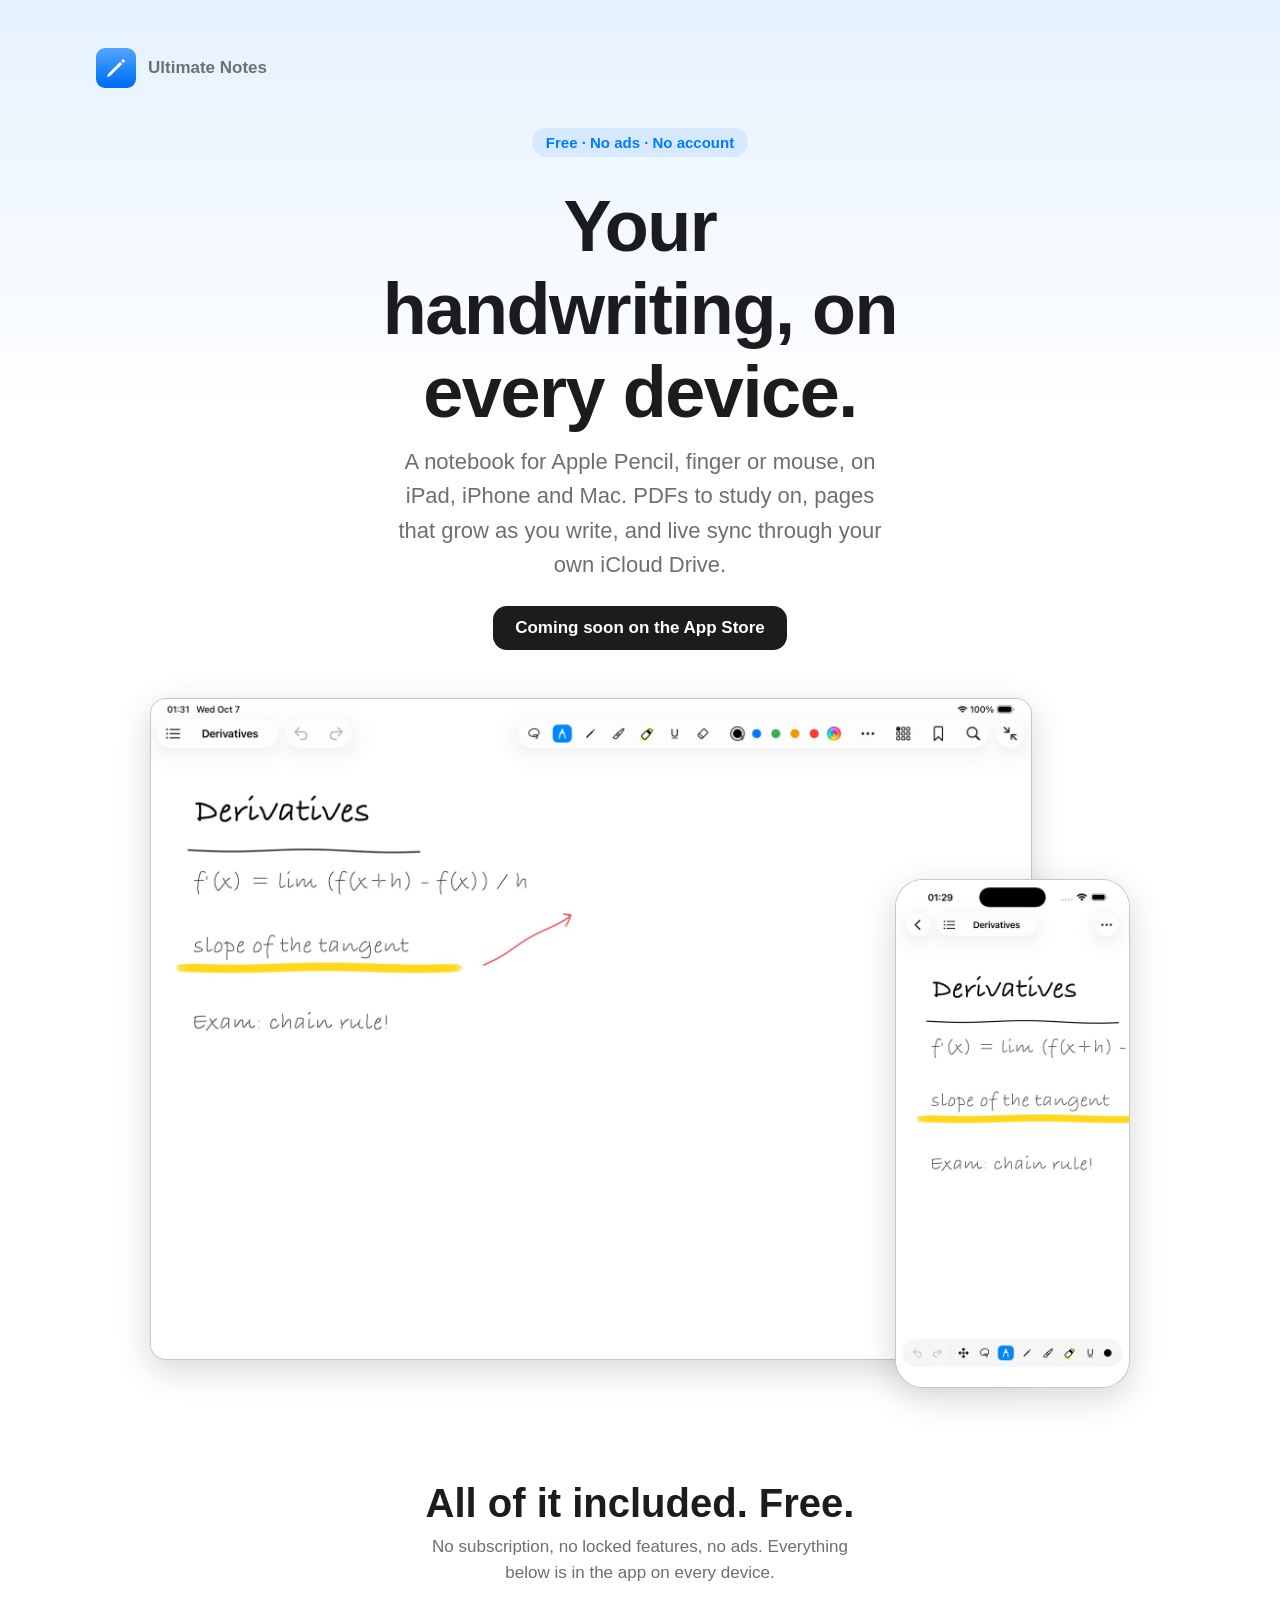
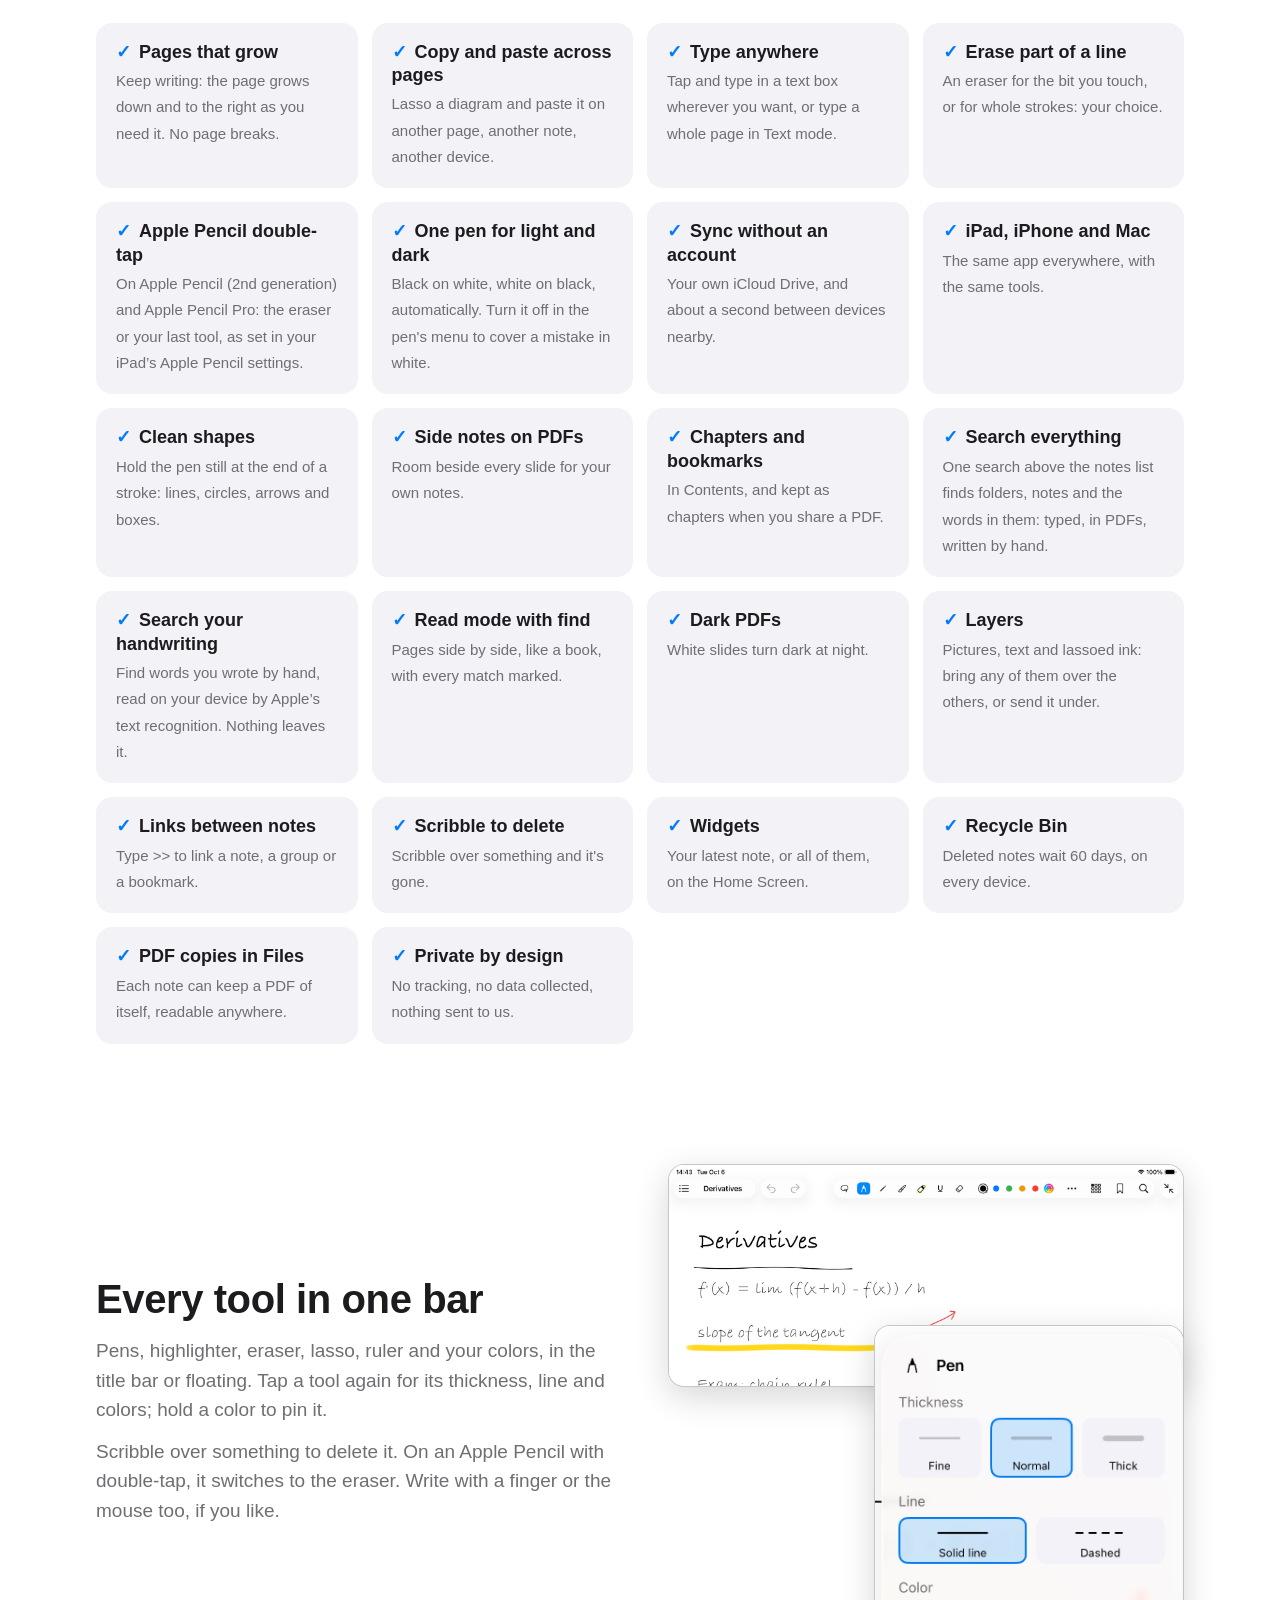
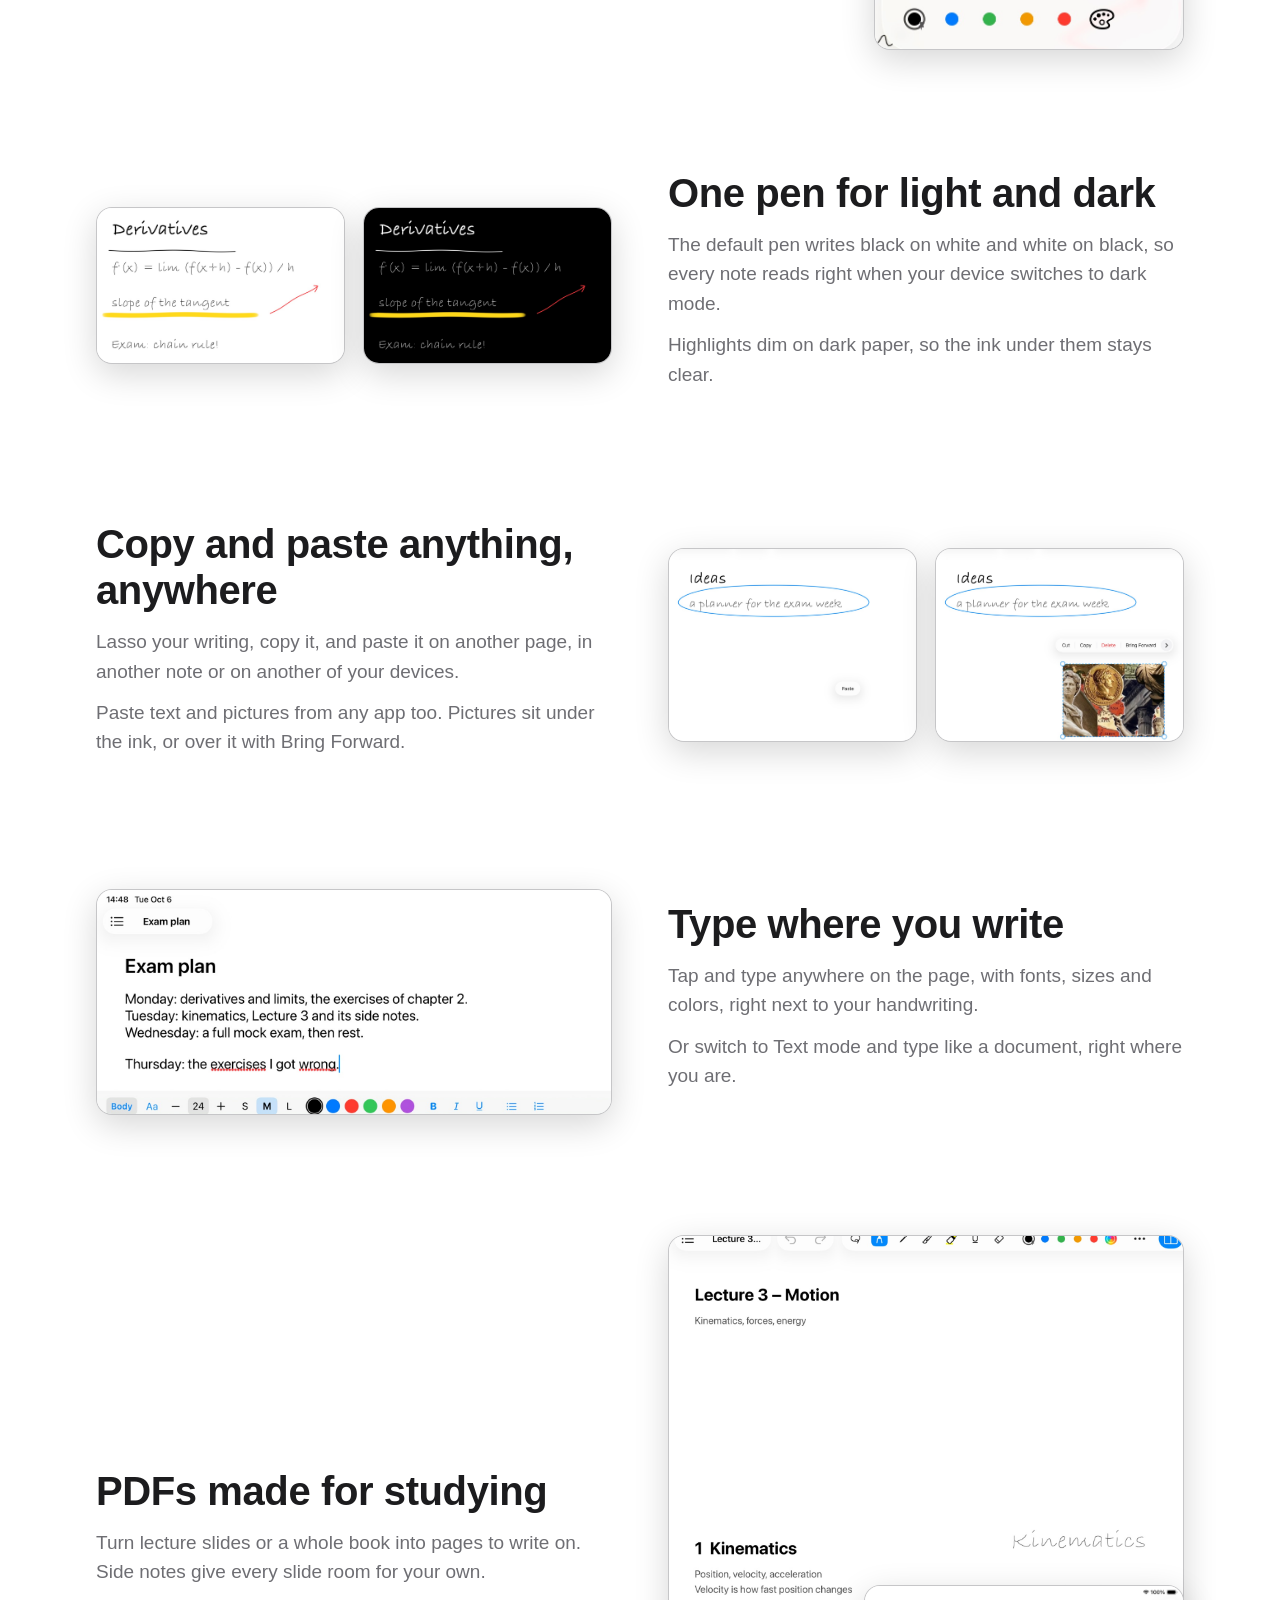
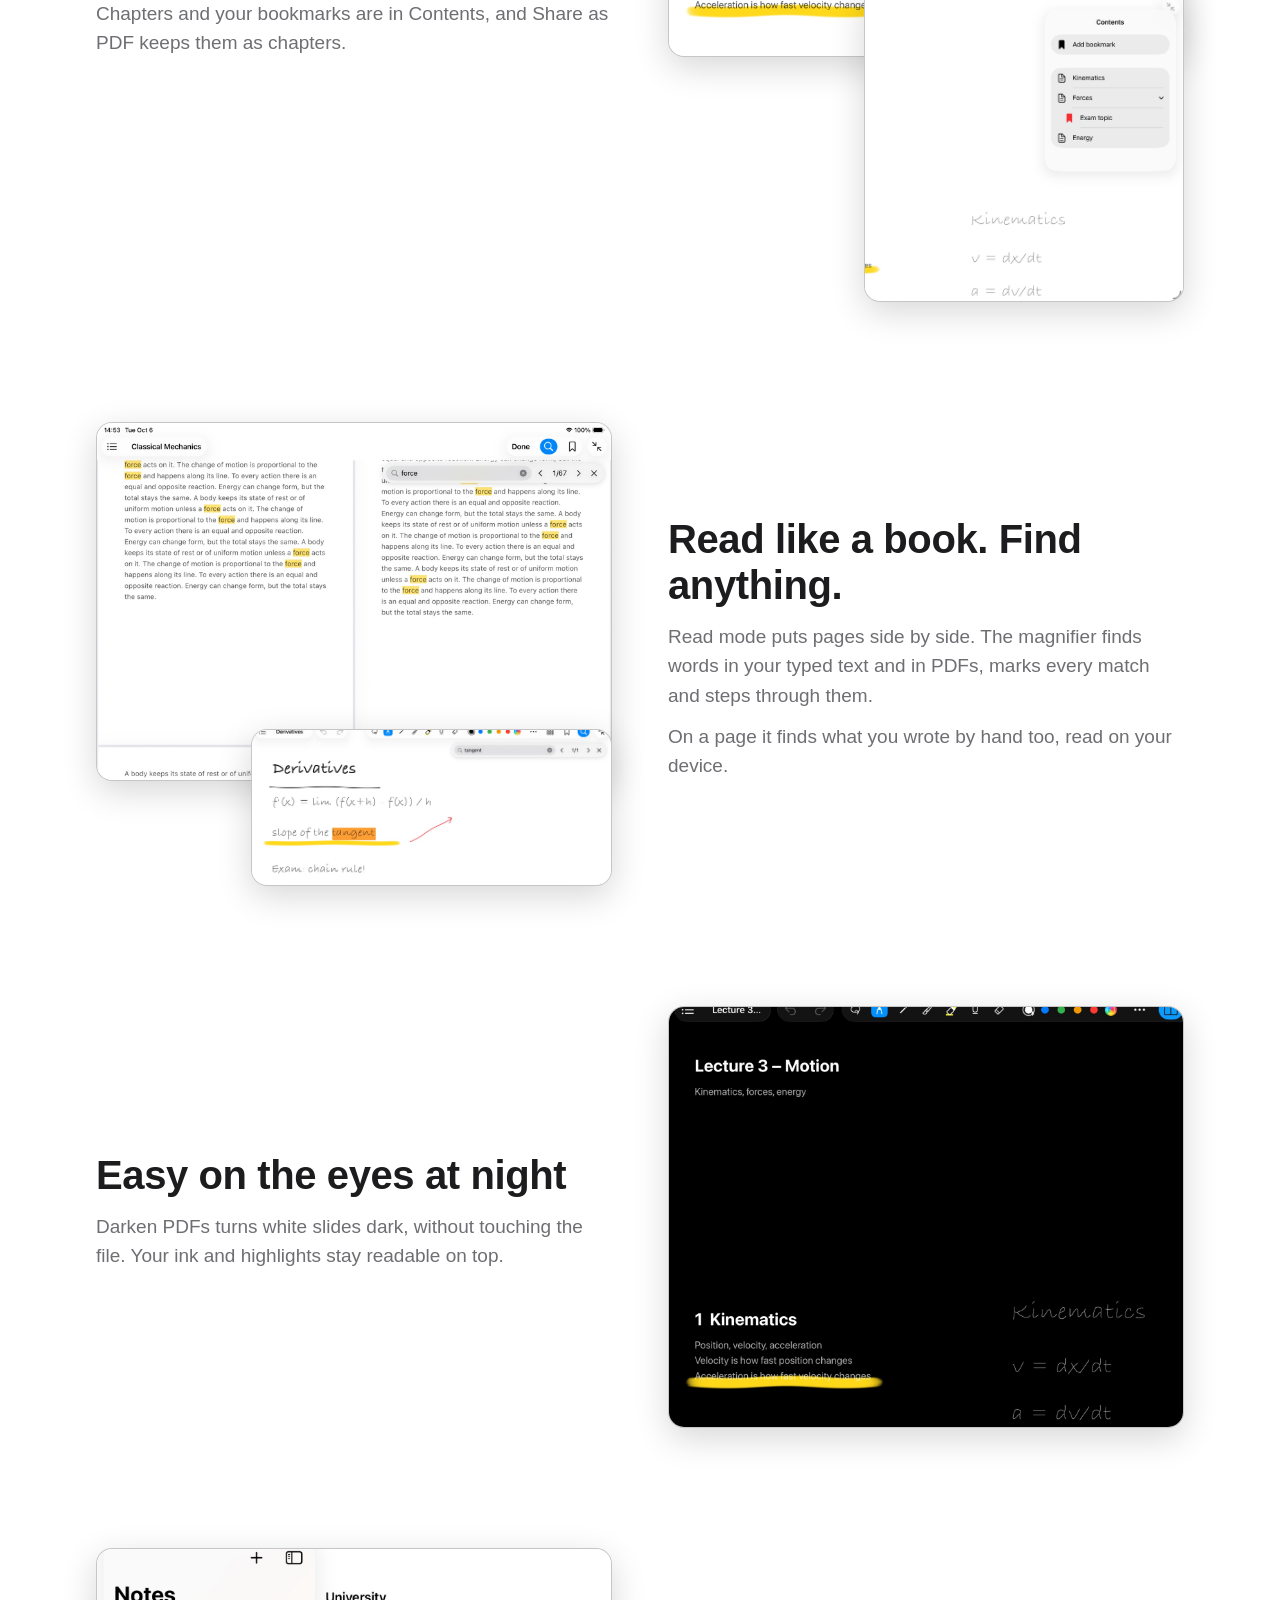
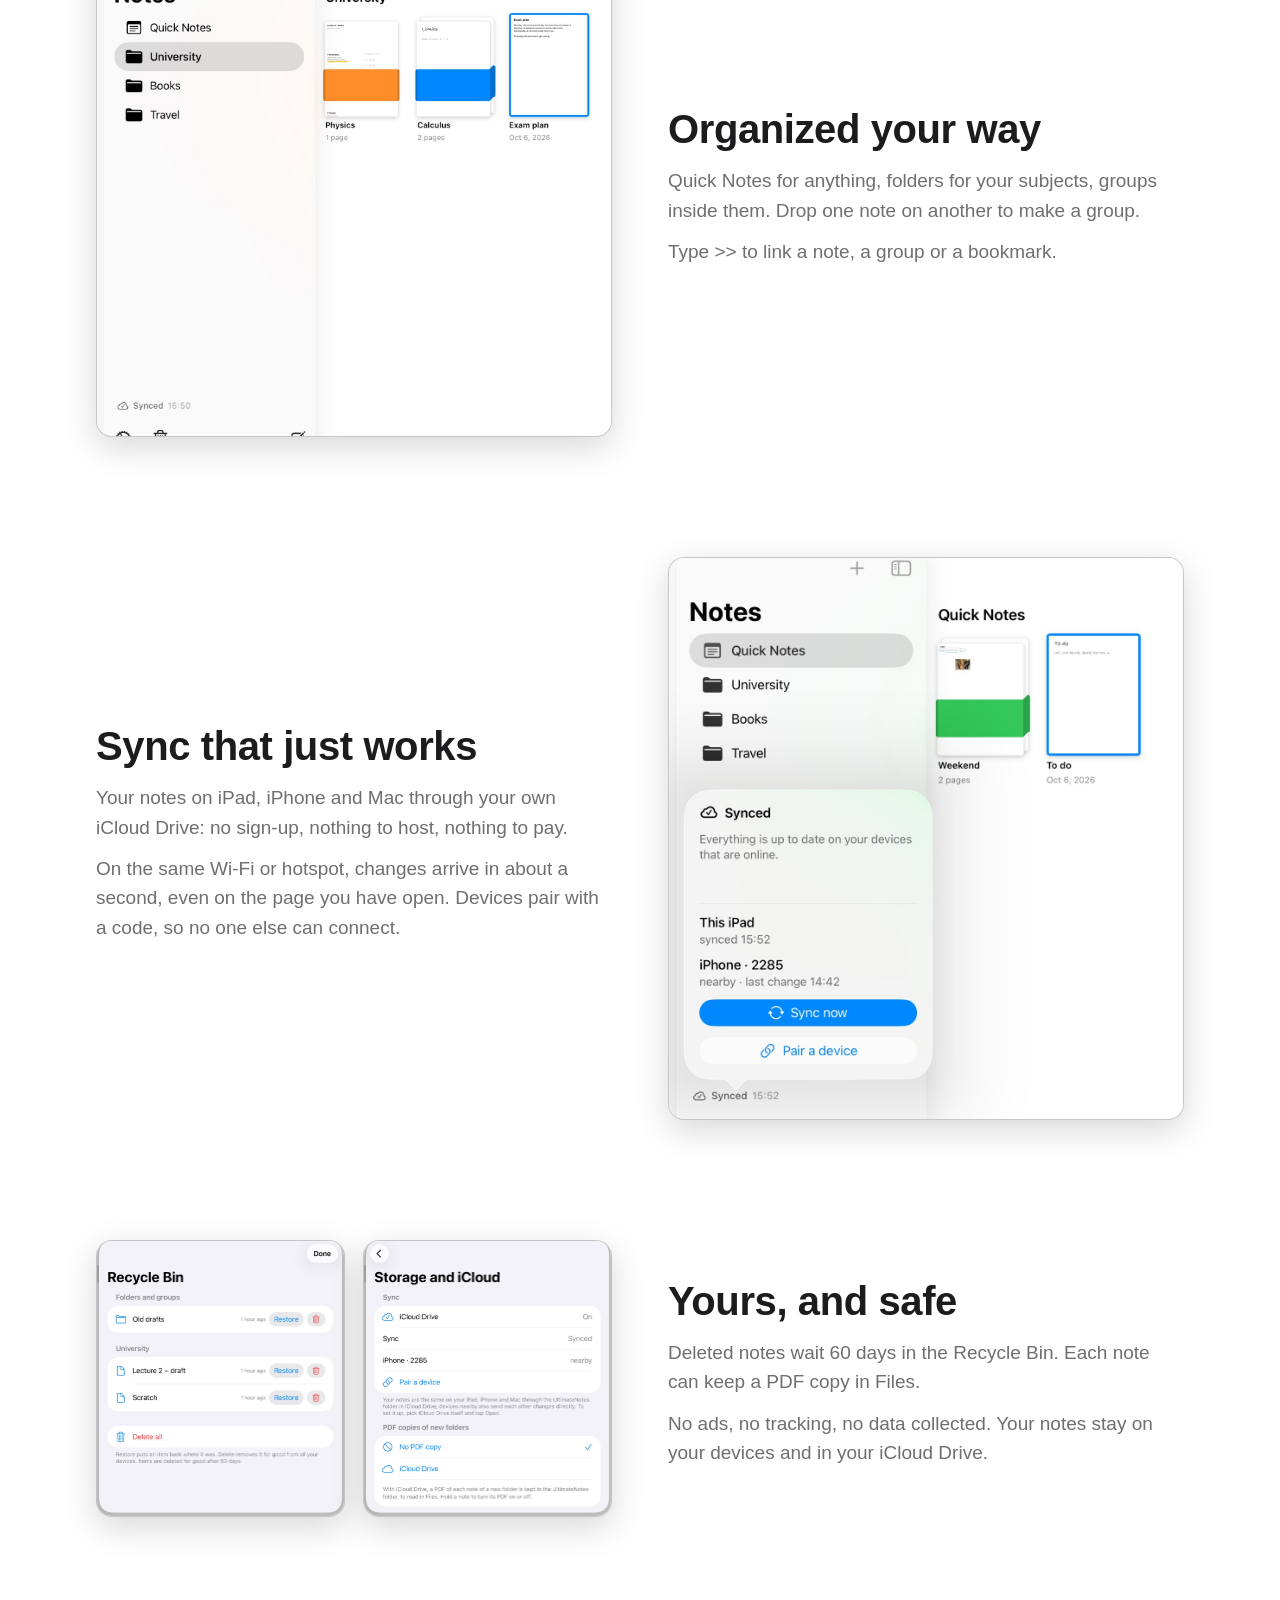
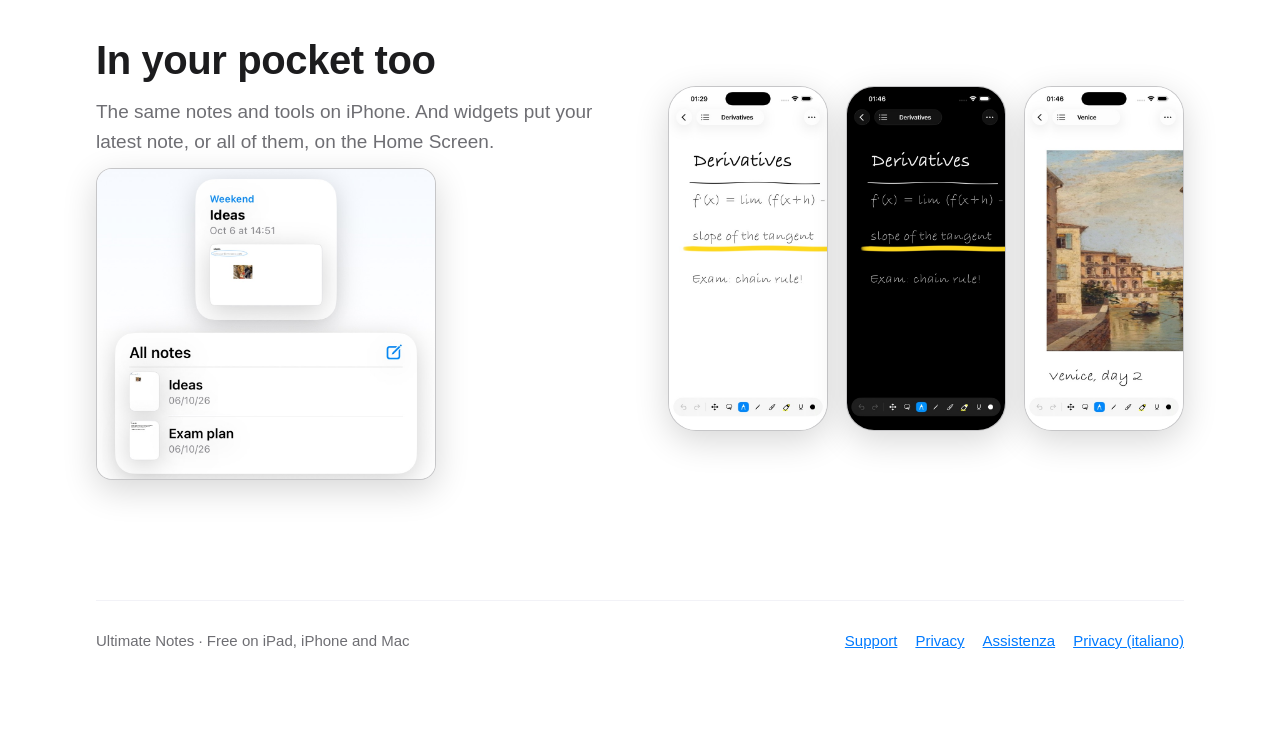
==== commit 746ca4b1: "Search everything, layers, white on white Co-Authored-By: Claude Opus 5.5 (1M context) <noreply@anth" ====
--- a/index.html
+++ b/index.html
@@ -33,16 +33,17 @@
     <div><strong>Type anywhere</strong><span>Tap and type in a text box wherever you want, or type a whole page in Text mode.</span></div>
     <div><strong>Erase part of a line</strong><span>An eraser for the bit you touch, or for whole strokes: your choice.</span></div>
     <div><strong>Apple Pencil double-tap</strong><span>On Apple Pencil (2nd generation) and Apple Pencil Pro: the eraser or your last tool, as set in your iPad’s Apple Pencil settings.</span></div>
-    <div><strong>One pen for light and dark</strong><span>Black on white, white on black, automatically. Notes read right in dark mode.</span></div>
+    <div><strong>One pen for light and dark</strong><span>Black on white, white on black, automatically. Turn it off in the pen's menu to cover a mistake in white.</span></div>
     <div><strong>Sync without an account</strong><span>Your own iCloud Drive, and about a second between devices nearby.</span></div>
     <div><strong>iPad, iPhone and Mac</strong><span>The same app everywhere, with the same tools.</span></div>
     <div><strong>Clean shapes</strong><span>Hold the pen still at the end of a stroke: lines, circles, arrows and boxes.</span></div>
     <div><strong>Side notes on PDFs</strong><span>Room beside every slide for your own notes.</span></div>
     <div><strong>Chapters and bookmarks</strong><span>In Contents, and kept as chapters when you share a PDF.</span></div>
+    <div><strong>Search everything</strong><span>One search above the notes list finds folders, notes and the words in them: typed, in PDFs, written by hand.</span></div>
     <div><strong>Search your handwriting</strong><span>Find words you wrote by hand, read on your device by Apple’s text recognition. Nothing leaves it.</span></div>
     <div><strong>Read mode with find</strong><span>Pages side by side, like a book, with every match marked.</span></div>
     <div><strong>Dark PDFs</strong><span>White slides turn dark at night.</span></div>
-    <div><strong>Pictures over or under the ink</strong><span>Paste a photo and choose what's on top.</span></div>
+    <div><strong>Layers</strong><span>Pictures, text and lassoed ink: bring any of them over the others, or send it under.</span></div>
     <div><strong>Links between notes</strong><span>Type &gt;&gt; to link a note, a group or a bookmark.</span></div>
     <div><strong>Scribble to delete</strong><span>Scribble over something and it's gone.</span></div>
     <div><strong>Widgets</strong><span>Your latest note, or all of them, on the Home Screen.</span></div>
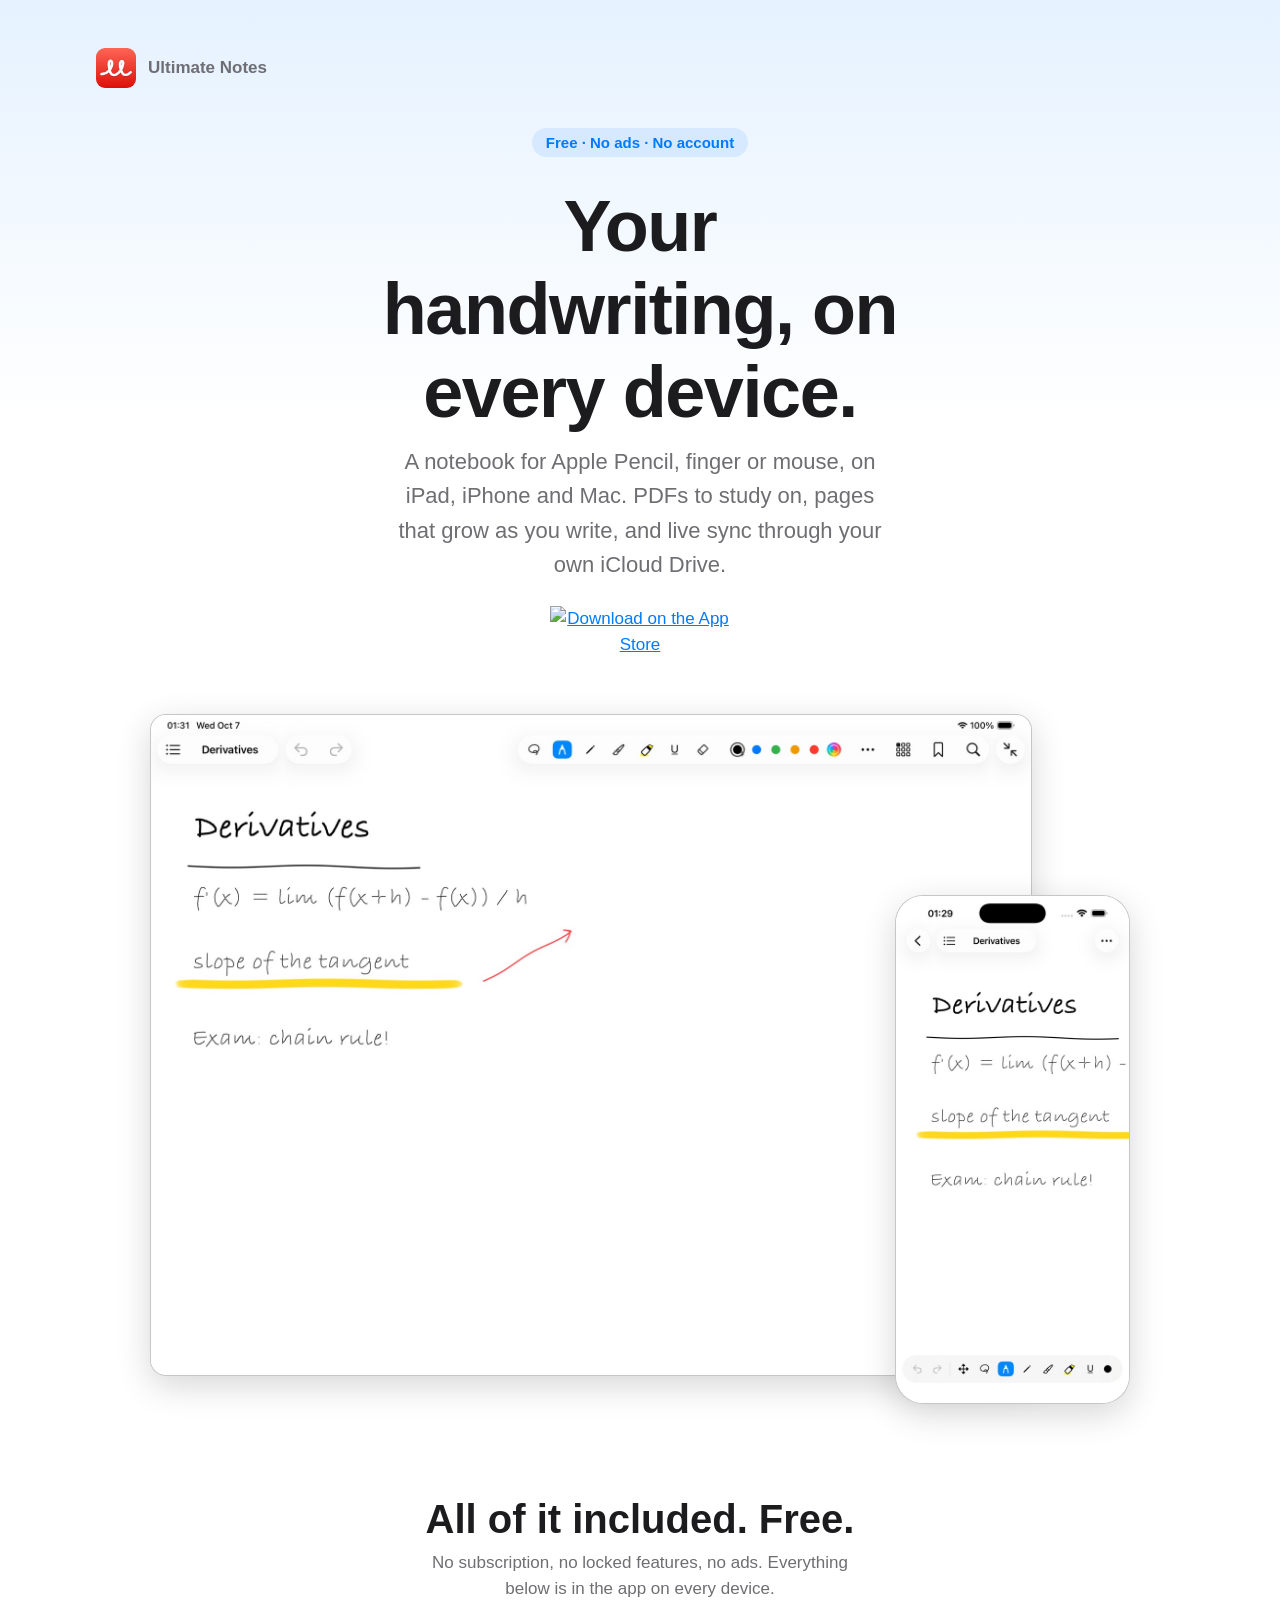
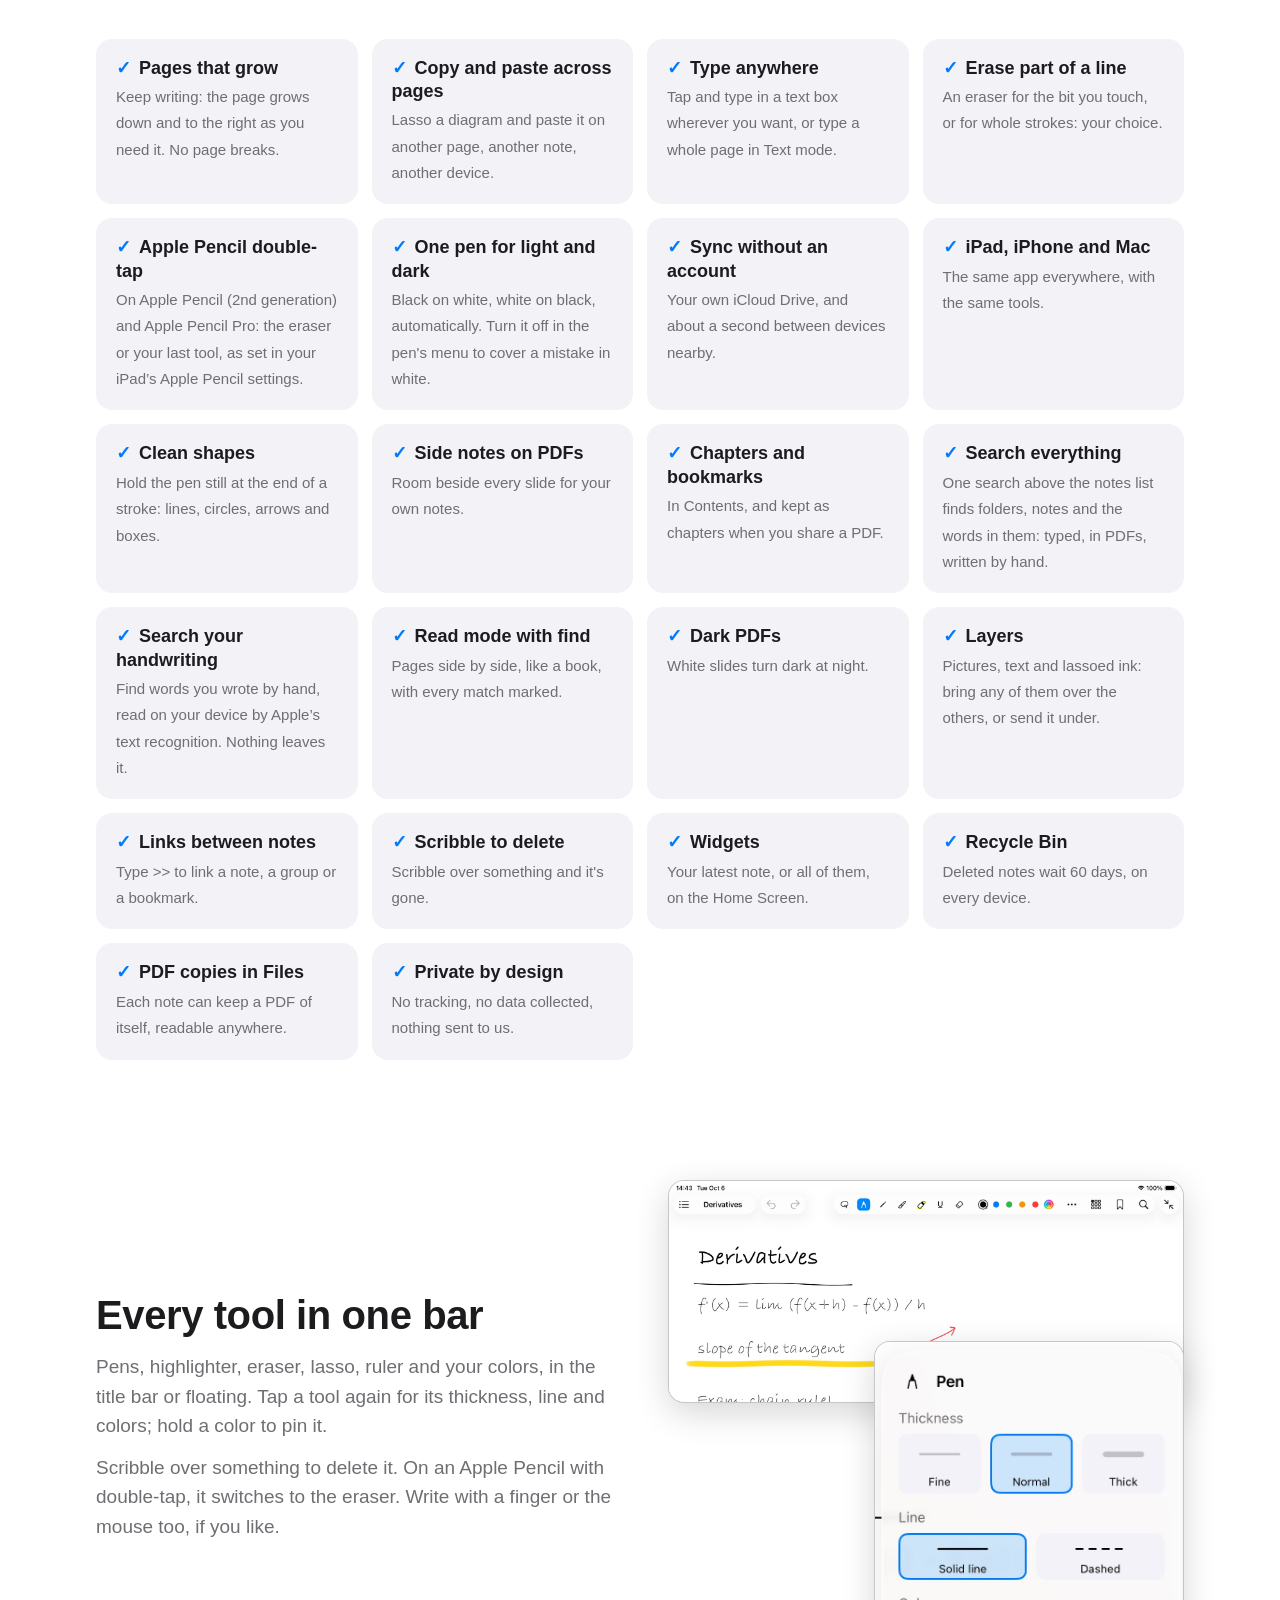
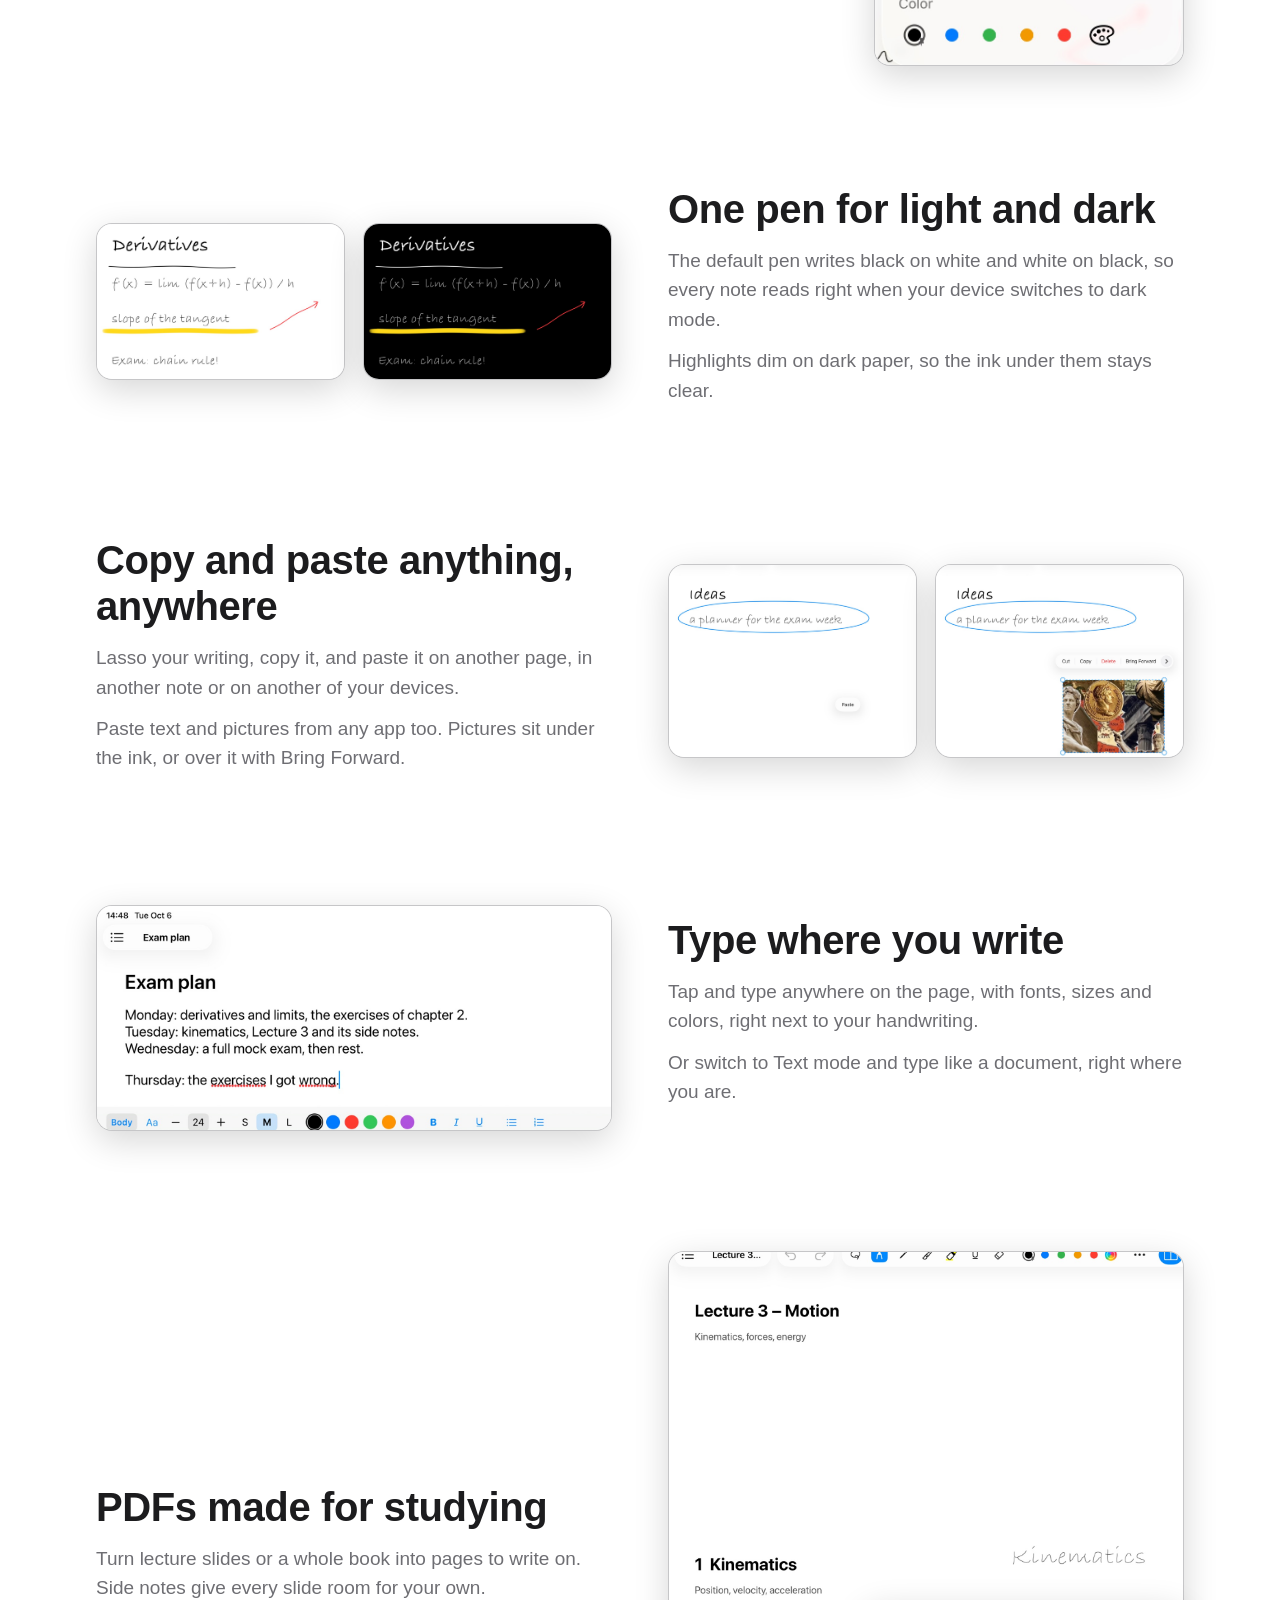
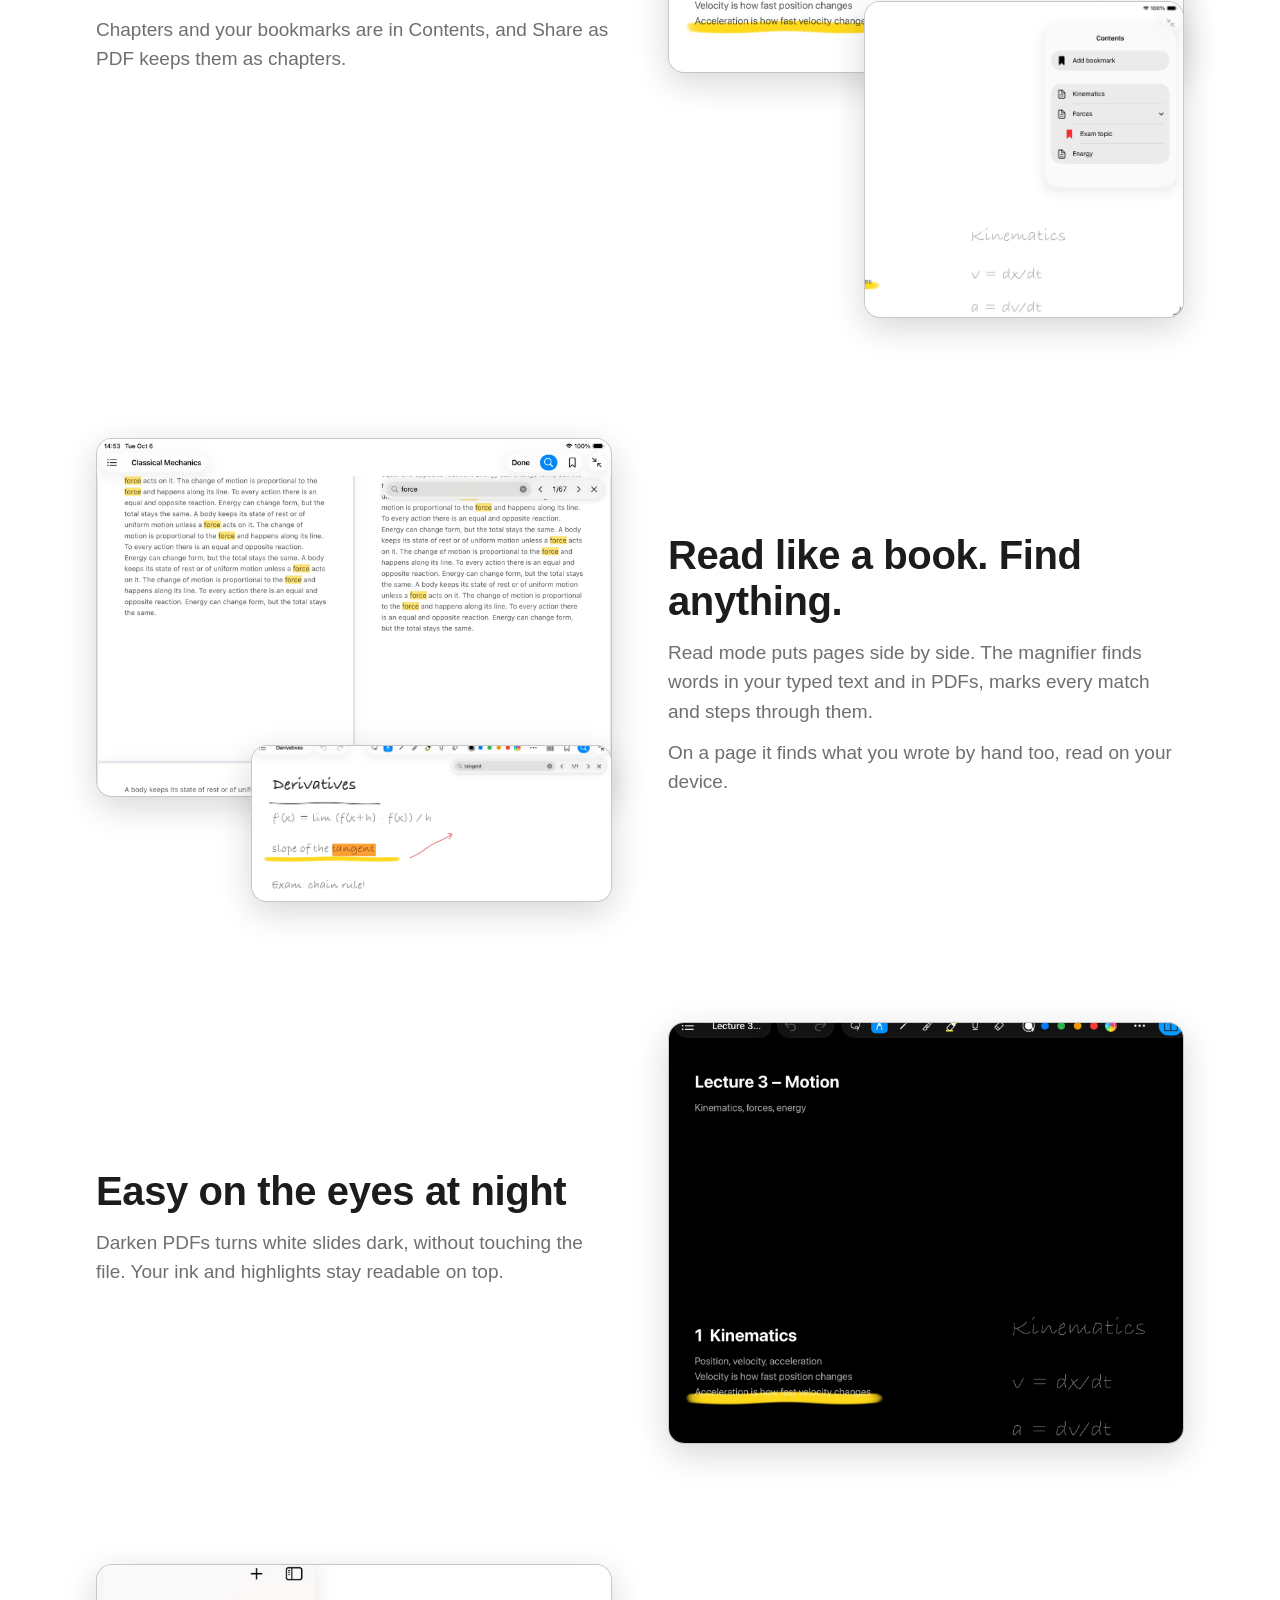
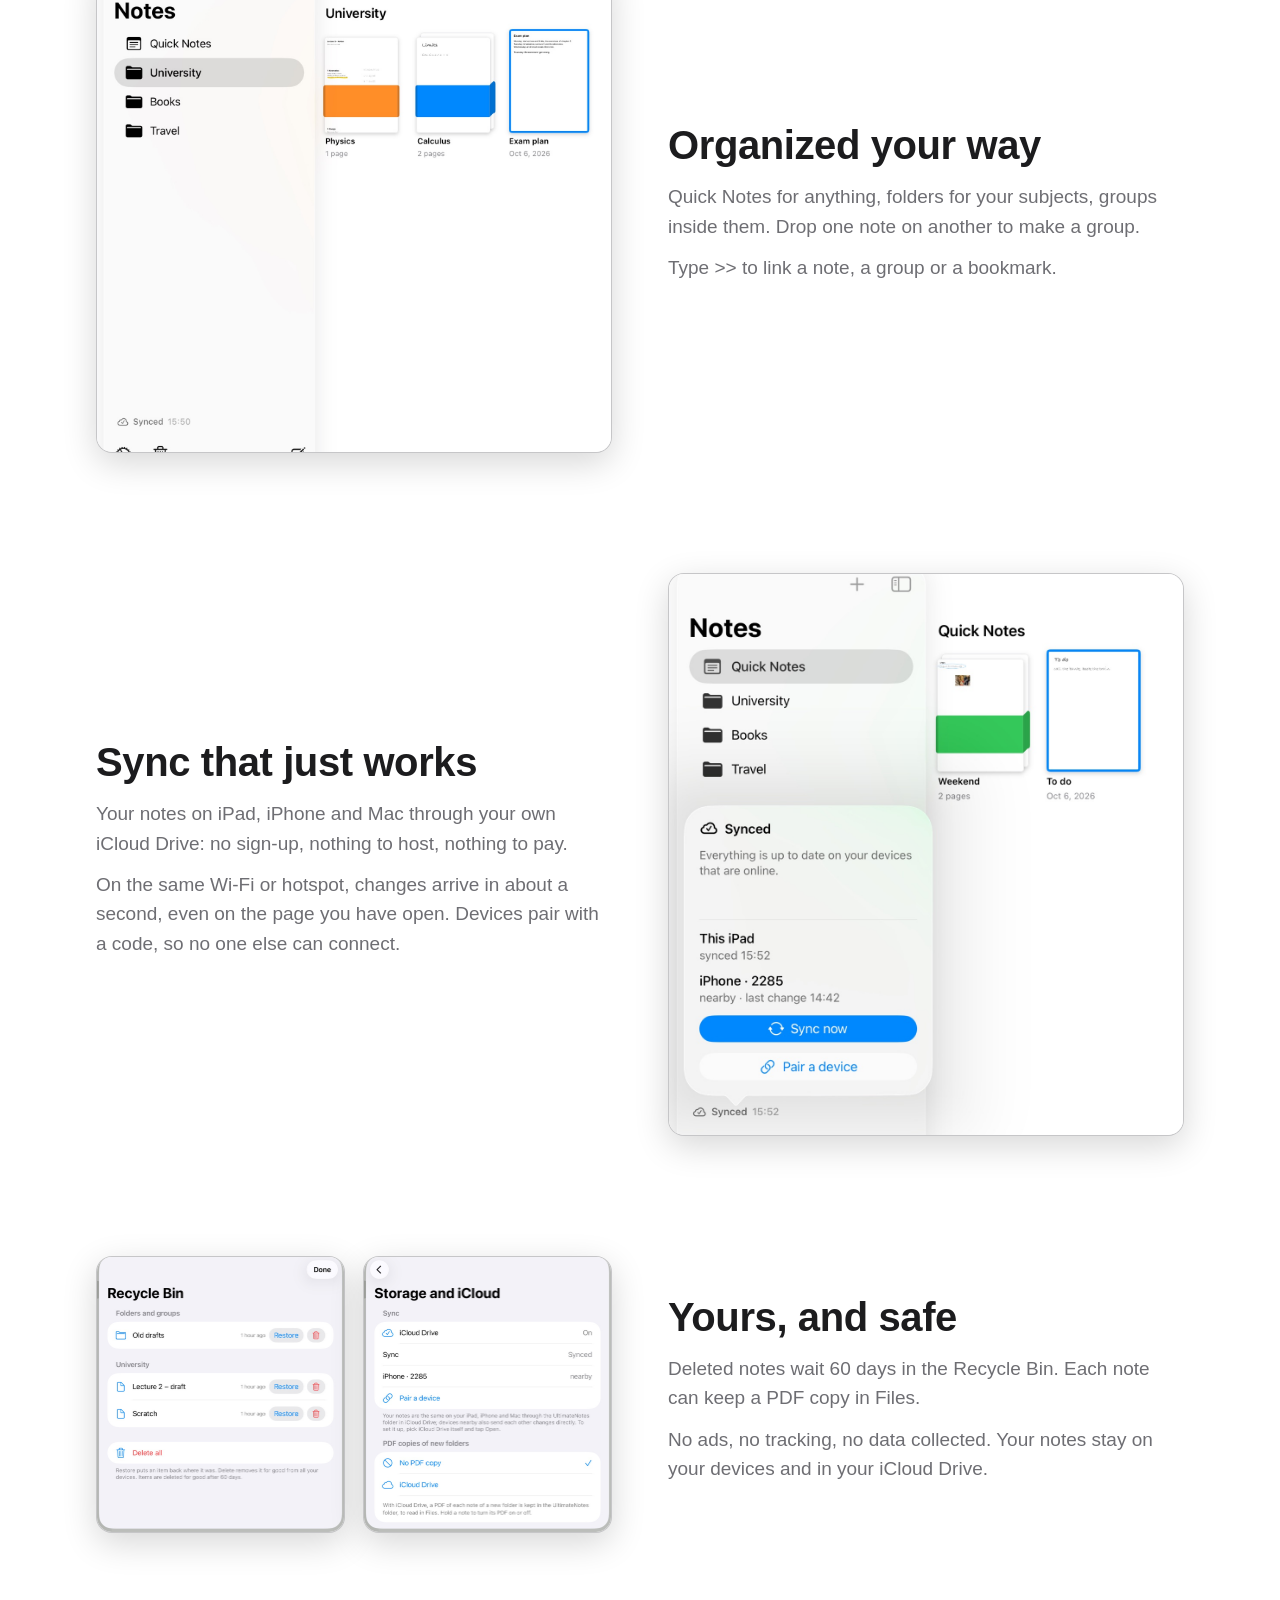
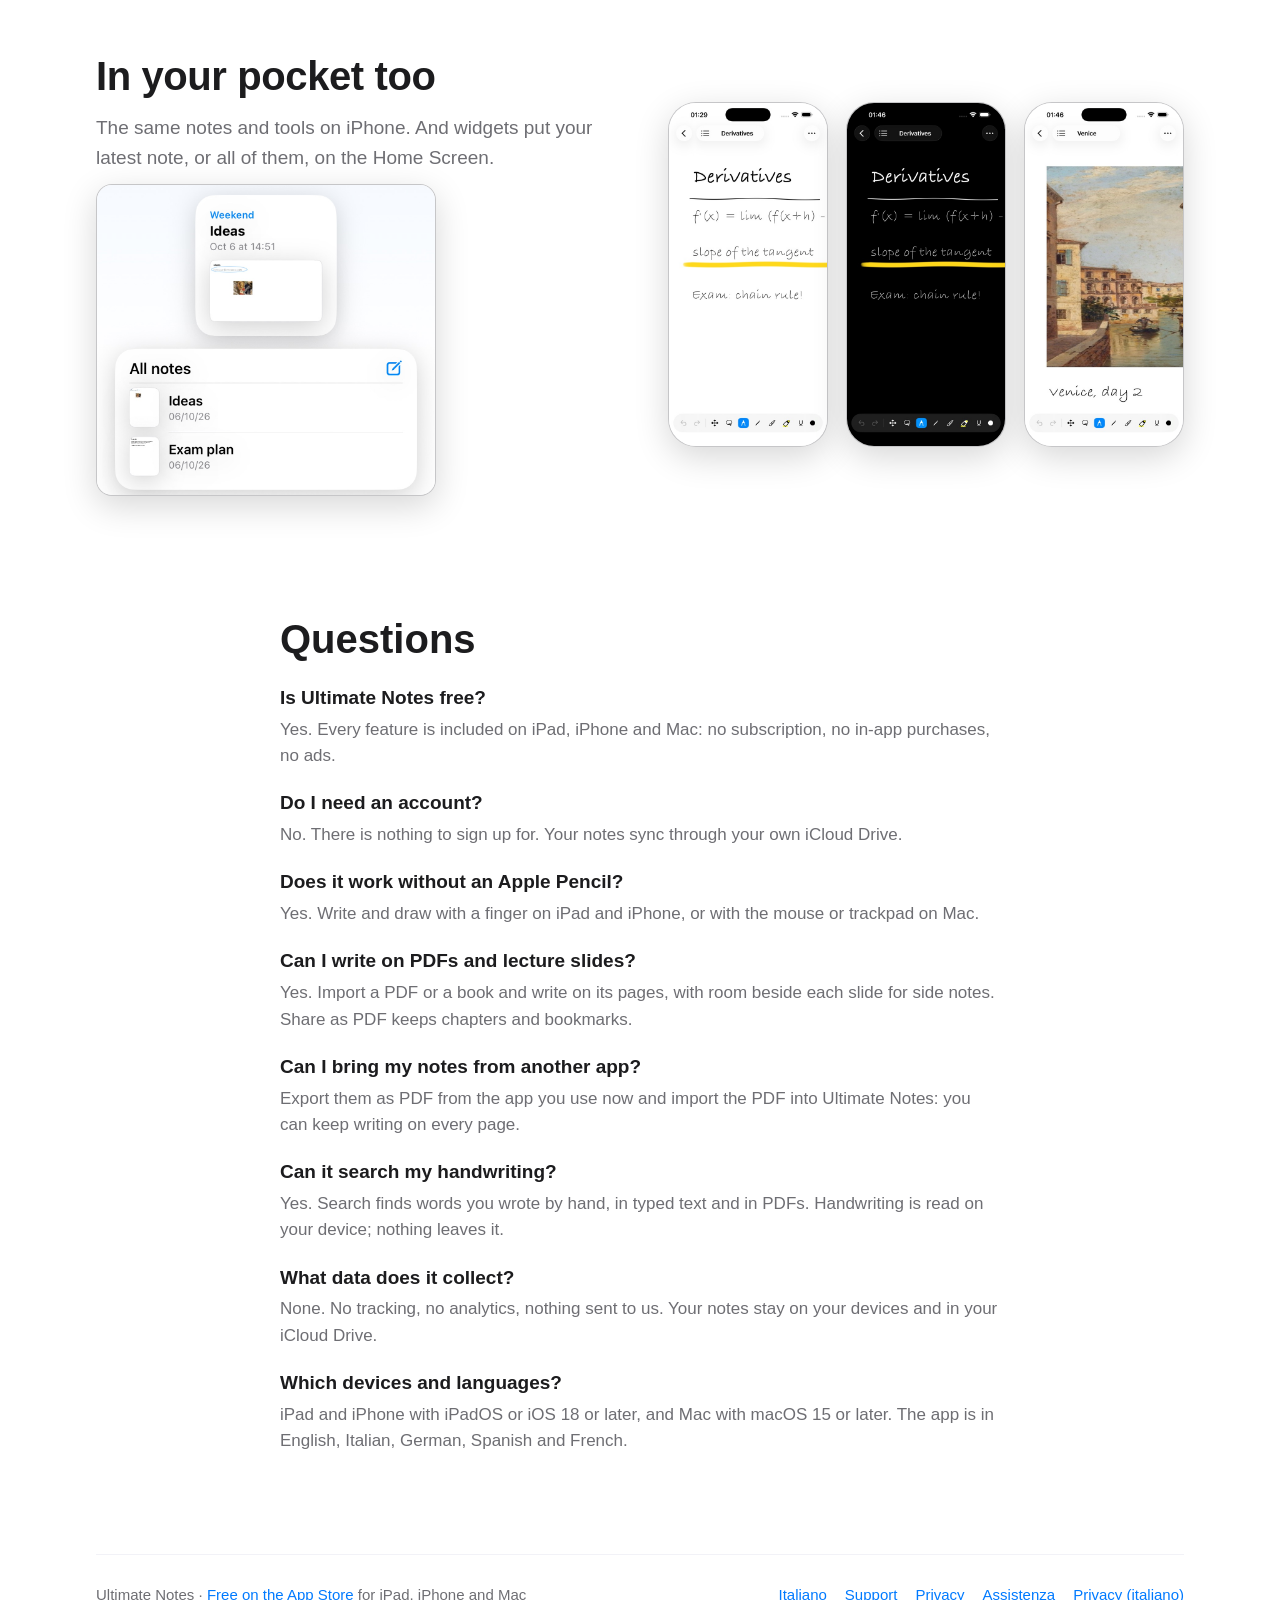
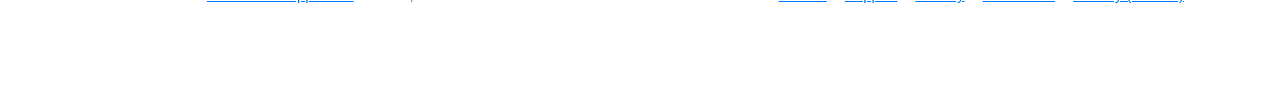
==== commit af0a1dcd: "App Store link, new icon, FAQ, Italian page, structured data" ====
--- a/index.html
+++ b/index.html
@@ -3,8 +3,21 @@
 <head>
 <meta charset="utf-8">
 <meta name="viewport" content="width=device-width, initial-scale=1">
-<title>Ultimate Notes</title>
+<title>Ultimate Notes: free handwritten notes for iPad, iPhone and Mac</title>
 <meta name="description" content="Handwritten notes on iPad, iPhone and Mac. Search your handwriting, PDFs to study on, pages that grow as you write, live sync through your own iCloud Drive. Free, no ads, no account.">
+<link rel="canonical" href="https://zxmc1100.github.io/ultimate-notes/">
+<link rel="alternate" hreflang="en" href="https://zxmc1100.github.io/ultimate-notes/">
+<link rel="alternate" hreflang="it" href="https://zxmc1100.github.io/ultimate-notes/it/">
+<link rel="alternate" hreflang="x-default" href="https://zxmc1100.github.io/ultimate-notes/">
+<meta name="apple-itunes-app" content="app-id=6821194922">
+<meta property="og:type" content="website">
+<meta property="og:title" content="Ultimate Notes: free handwritten notes for iPad, iPhone and Mac">
+<meta property="og:description" content="Free, no ads, no account. PDFs to study on, handwriting search, sync through your own iCloud Drive.">
+<meta property="og:image" content="https://zxmc1100.github.io/ultimate-notes/img/hero-ipad.jpg">
+<meta property="og:url" content="https://zxmc1100.github.io/ultimate-notes/">
+<meta name="twitter:card" content="summary_large_image">
+<script type="application/ld+json">{"@context": "https://schema.org", "@type": "SoftwareApplication", "name": "Ultimate Notes", "description": "Free handwritten notes app for iPad, iPhone and Mac. No ads, no account, no subscription. PDFs to study on, handwriting search, sync through your own iCloud Drive.", "applicationCategory": "ProductivityApplication", "operatingSystem": "iPadOS 18, iOS 18, macOS 15", "url": "https://zxmc1100.github.io/ultimate-notes/", "downloadUrl": "https://apps.apple.com/app/id6821194922", "installUrl": "https://apps.apple.com/app/id6821194922", "image": "https://zxmc1100.github.io/ultimate-notes/icon.png", "screenshot": "https://zxmc1100.github.io/ultimate-notes/img/hero-ipad.jpg", "inLanguage": ["en", "it", "de", "es", "fr"], "isAccessibleForFree": true, "offers": {"@type": "Offer", "price": "0", "priceCurrency": "USD"}}</script>
+<script type="application/ld+json">{"@context": "https://schema.org", "@type": "FAQPage", "mainEntity": [{"@type": "Question", "name": "Is Ultimate Notes free?", "acceptedAnswer": {"@type": "Answer", "text": "Yes. Every feature is included on iPad, iPhone and Mac: no subscription, no in-app purchases, no ads."}}, {"@type": "Question", "name": "Do I need an account?", "acceptedAnswer": {"@type": "Answer", "text": "No. There is nothing to sign up for. Your notes sync through your own iCloud Drive."}}, {"@type": "Question", "name": "Does it work without an Apple Pencil?", "acceptedAnswer": {"@type": "Answer", "text": "Yes. Write and draw with a finger on iPad and iPhone, or with the mouse or trackpad on Mac."}}, {"@type": "Question", "name": "Can I write on PDFs and lecture slides?", "acceptedAnswer": {"@type": "Answer", "text": "Yes. Import a PDF or a book and write on its pages, with room beside each slide for side notes. Share as PDF keeps chapters and bookmarks."}}, {"@type": "Question", "name": "Can I bring my notes from another app?", "acceptedAnswer": {"@type": "Answer", "text": "Export them as PDF from the app you use now and import the PDF into Ultimate Notes: you can keep writing on every page."}}, {"@type": "Question", "name": "Can it search my handwriting?", "acceptedAnswer": {"@type": "Answer", "text": "Yes. Search finds words you wrote by hand, in typed text and in PDFs. Handwriting is read on your device; nothing leaves it."}}, {"@type": "Question", "name": "What data does it collect?", "acceptedAnswer": {"@type": "Answer", "text": "None. No tracking, no analytics, nothing sent to us. Your notes stay on your devices and in your iCloud Drive."}}, {"@type": "Question", "name": "Which devices and languages?", "acceptedAnswer": {"@type": "Answer", "text": "iPad and iPhone with iPadOS or iOS 18 or later, and Mac with macOS 15 or later. The app is in English, Italian, German, Spanish and French."}}]}</script>
 <link rel="stylesheet" href="style.css">
 <link rel="icon" href="icon.png">
 </head>
@@ -17,7 +30,7 @@
   <h1>Your handwriting, on every device.</h1>
   <p class="lead">A notebook for Apple Pencil, finger or mouse, on iPad, iPhone and Mac. PDFs to study on, pages that
   grow as you write, and live sync through your own iCloud Drive.</p>
-  <span class="soon">Coming soon on the App Store</span>
+  <a class="store" href="https://apps.apple.com/app/id6821194922"><img src="https://tools.applemarketingtools.com/api/badges/download-on-the-app-store/black/en-us?size=250x83" alt="Download on the App Store" width="180" height="60"></a>
   <div class="devices">
     <img class="shot" src="img/hero-ipad.jpg" alt="A handwritten note about derivatives on iPad">
     <img class="shot phone" src="img/hero-phone.jpg" alt="The same note on iPhone">
@@ -151,9 +164,30 @@
   </div>
 </section>
 
+<section class="faq">
+  <h2>Questions</h2>
+  <h3>Is Ultimate Notes free?</h3>
+  <p>Yes. Every feature is included on iPad, iPhone and Mac: no subscription, no in-app purchases, no ads.</p>
+  <h3>Do I need an account?</h3>
+  <p>No. There is nothing to sign up for. Your notes sync through your own iCloud Drive.</p>
+  <h3>Does it work without an Apple Pencil?</h3>
+  <p>Yes. Write and draw with a finger on iPad and iPhone, or with the mouse or trackpad on Mac.</p>
+  <h3>Can I write on PDFs and lecture slides?</h3>
+  <p>Yes. Import a PDF or a book and write on its pages, with room beside each slide for side notes. Share as PDF keeps chapters and bookmarks.</p>
+  <h3>Can I bring my notes from another app?</h3>
+  <p>Export them as PDF from the app you use now and import the PDF into Ultimate Notes: you can keep writing on every page.</p>
+  <h3>Can it search my handwriting?</h3>
+  <p>Yes. Search finds words you wrote by hand, in typed text and in PDFs. Handwriting is read on your device; nothing leaves it.</p>
+  <h3>What data does it collect?</h3>
+  <p>None. No tracking, no analytics, nothing sent to us. Your notes stay on your devices and in your iCloud Drive.</p>
+  <h3>Which devices and languages?</h3>
+  <p>iPad and iPhone with iPadOS or iOS 18 or later, and Mac with macOS 15 or later. The app is in English, Italian, German, Spanish and French.</p>
+</section>
+
 <footer>
-  <span>Ultimate Notes · Free on iPad, iPhone and Mac</span>
+  <span>Ultimate Notes · <a href="https://apps.apple.com/app/id6821194922">Free on the App Store</a> for iPad, iPhone and Mac</span>
   <nav>
+    <a href="it/">Italiano</a>
     <a href="support.html">Support</a>
     <a href="privacy.html">Privacy</a>
     <a href="support.html#it">Assistenza</a>
--- a/style.css
+++ b/style.css
@@ -57,3 +57,9 @@
   .devices { padding-right: 14%; }
   .devices .phone { width: 30%; }
 }
+.store { display: inline-block; margin-top: 24px; }
+.store img { display: block; width: 180px; height: 60px; }
+.faq { max-width: 720px; margin: 120px auto 0; }
+.faq h2 { font-size: clamp(30px, 4vw, 40px); margin-bottom: 24px; }
+.faq h3 { font: 700 19px/1.3 ui-rounded, -apple-system, sans-serif; margin: 22px 0 6px; }
+.faq p { color: var(--secondary); margin: 0; }
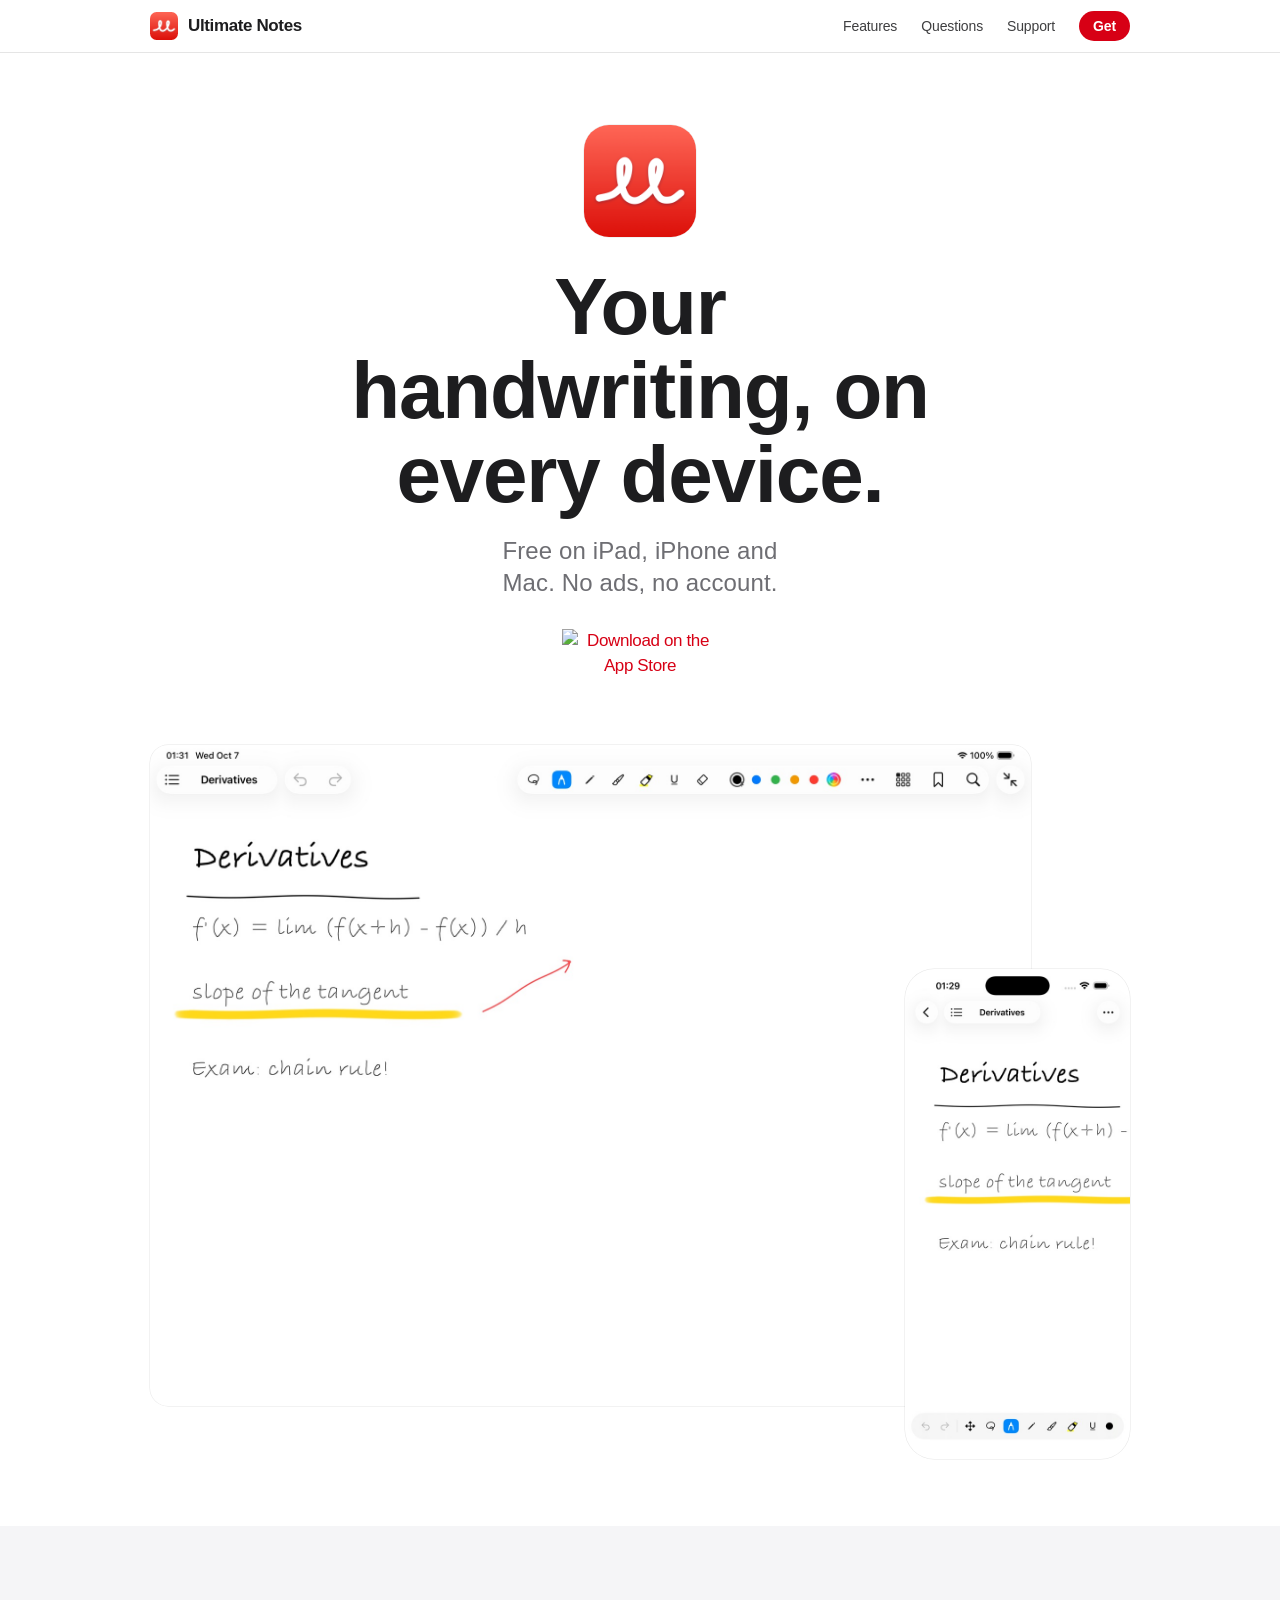
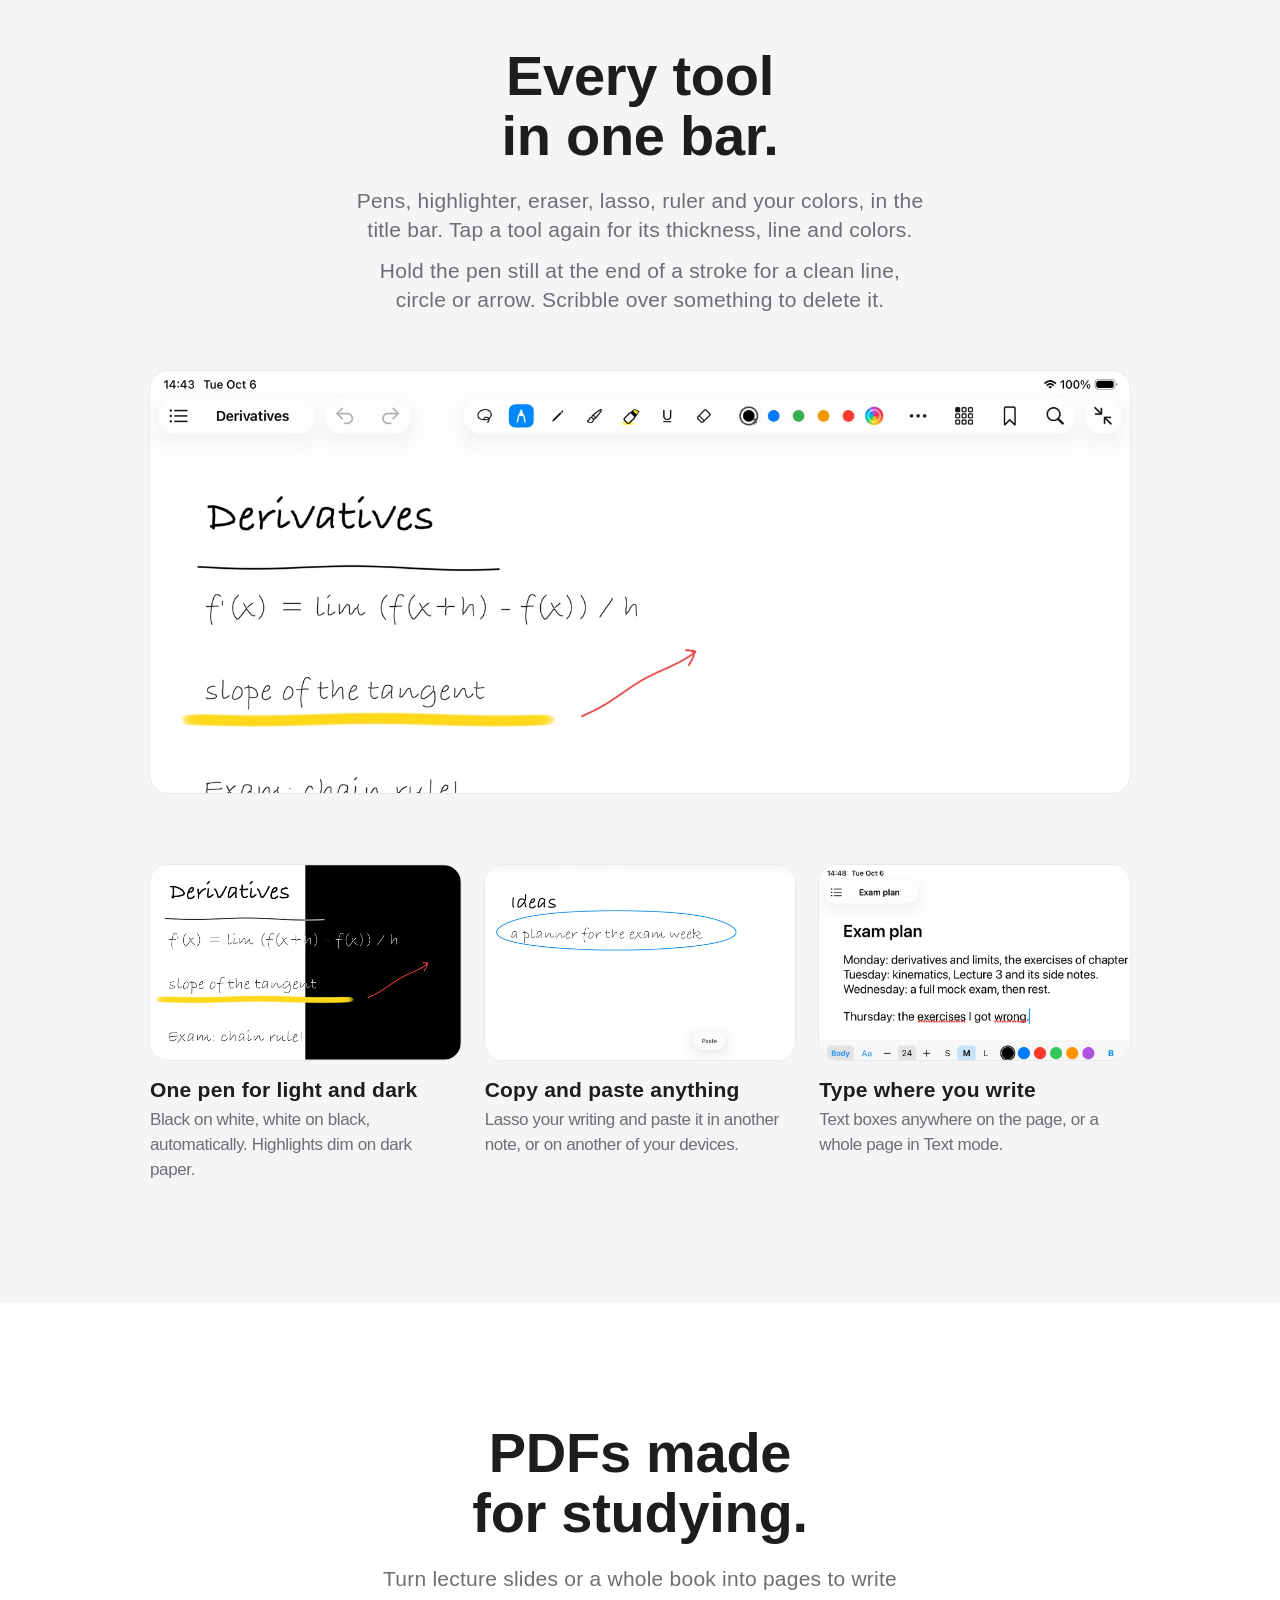
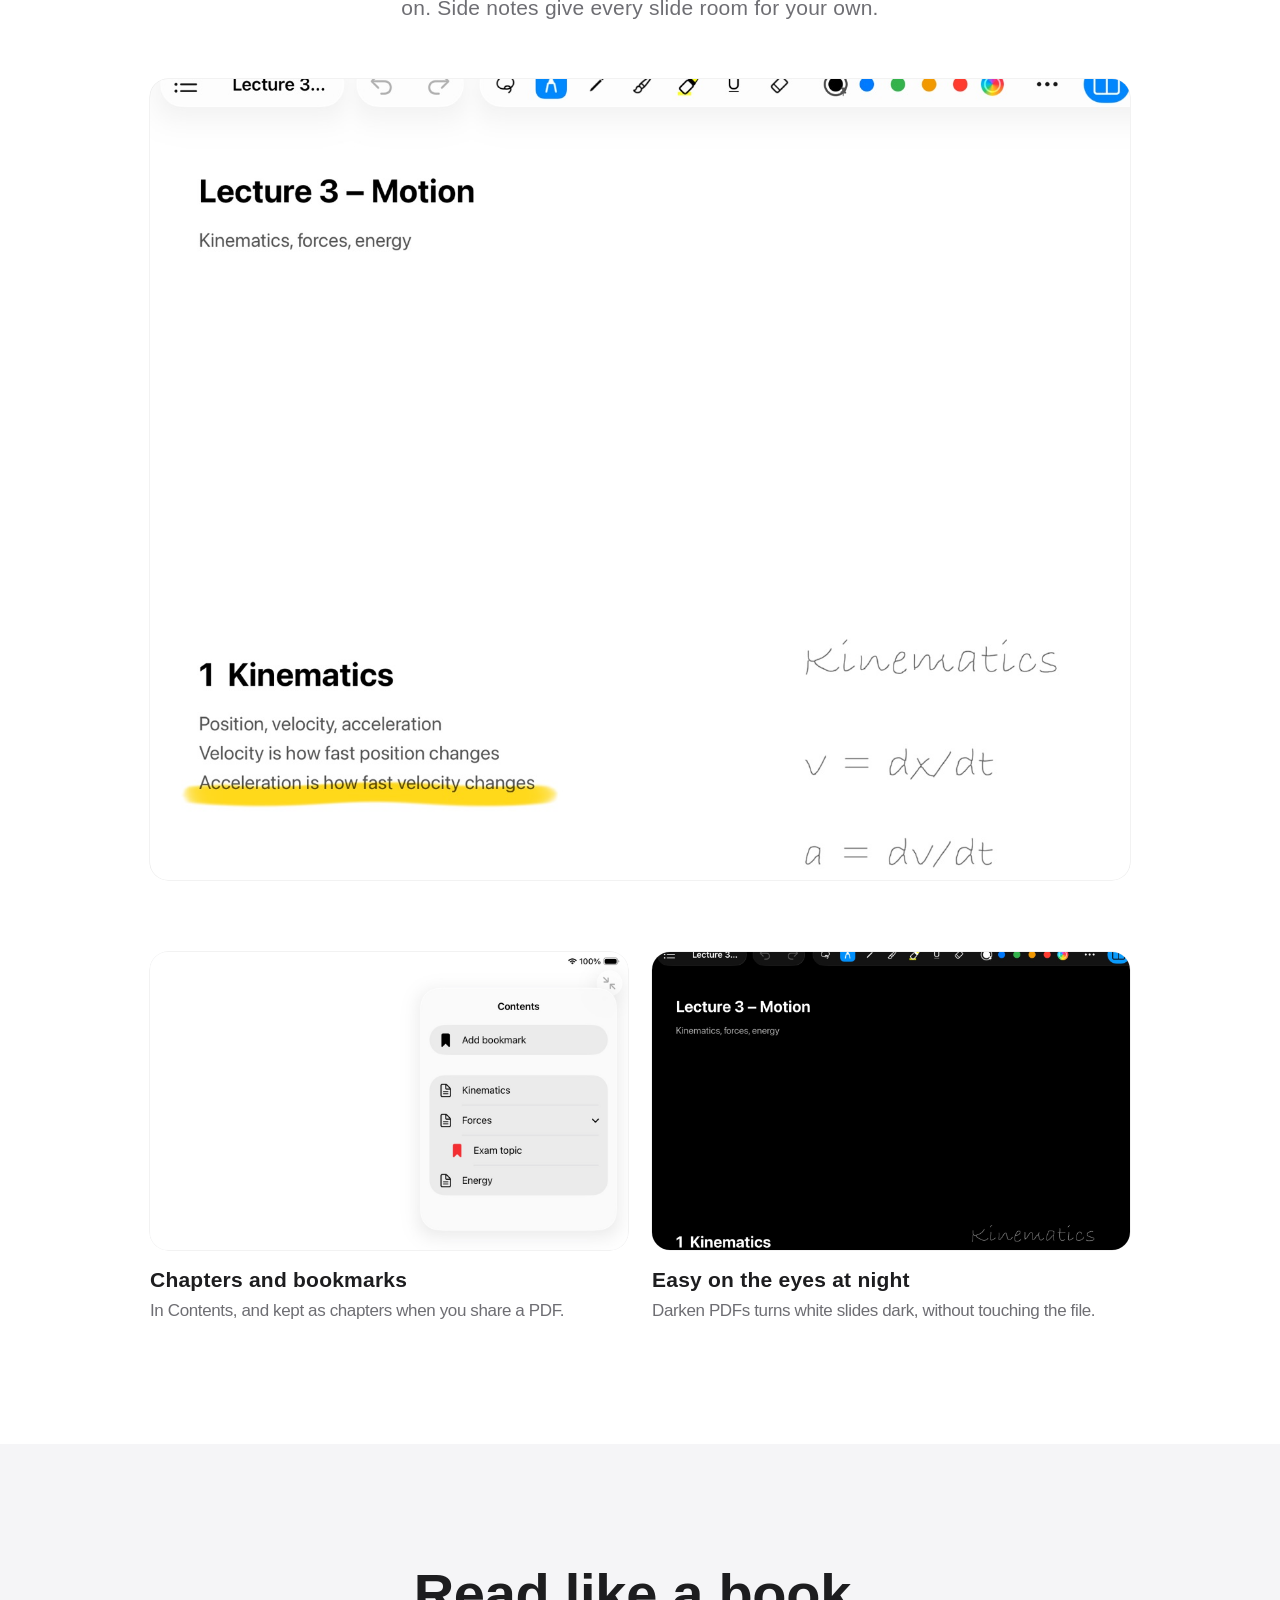
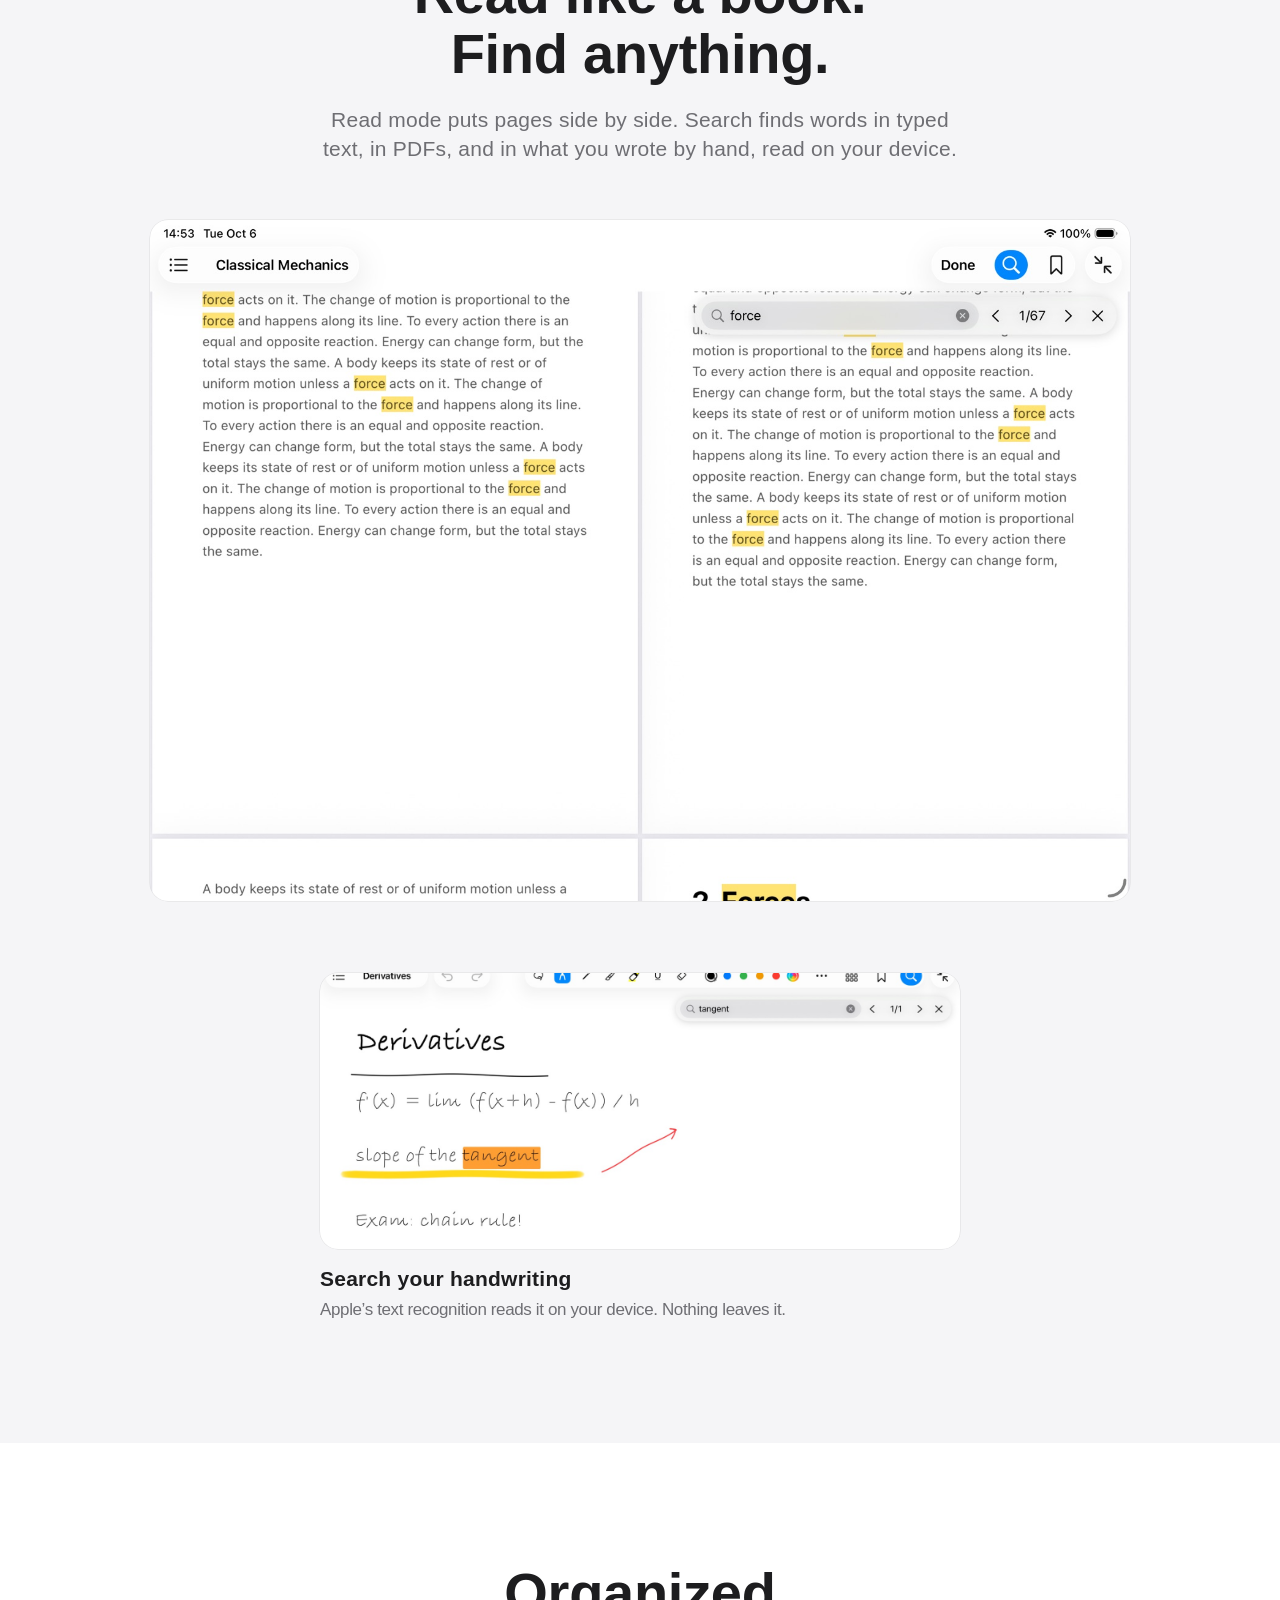
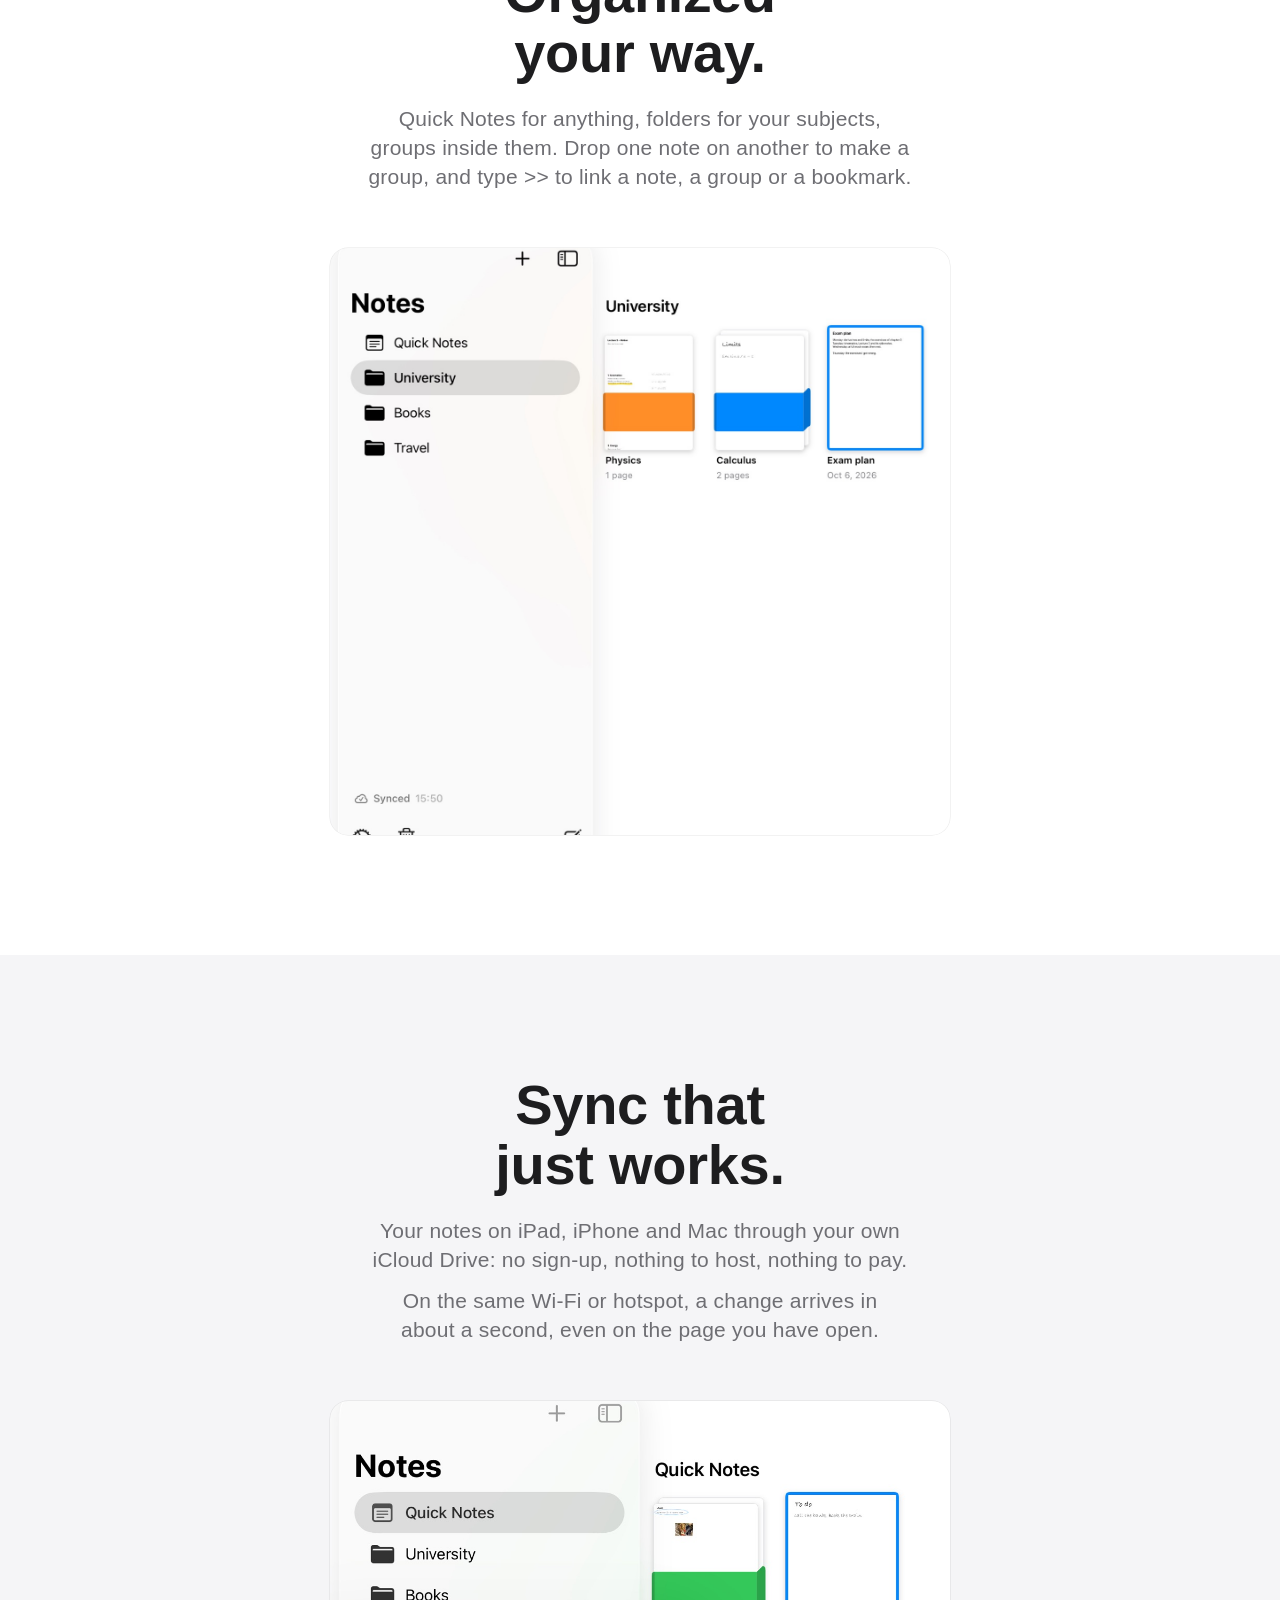
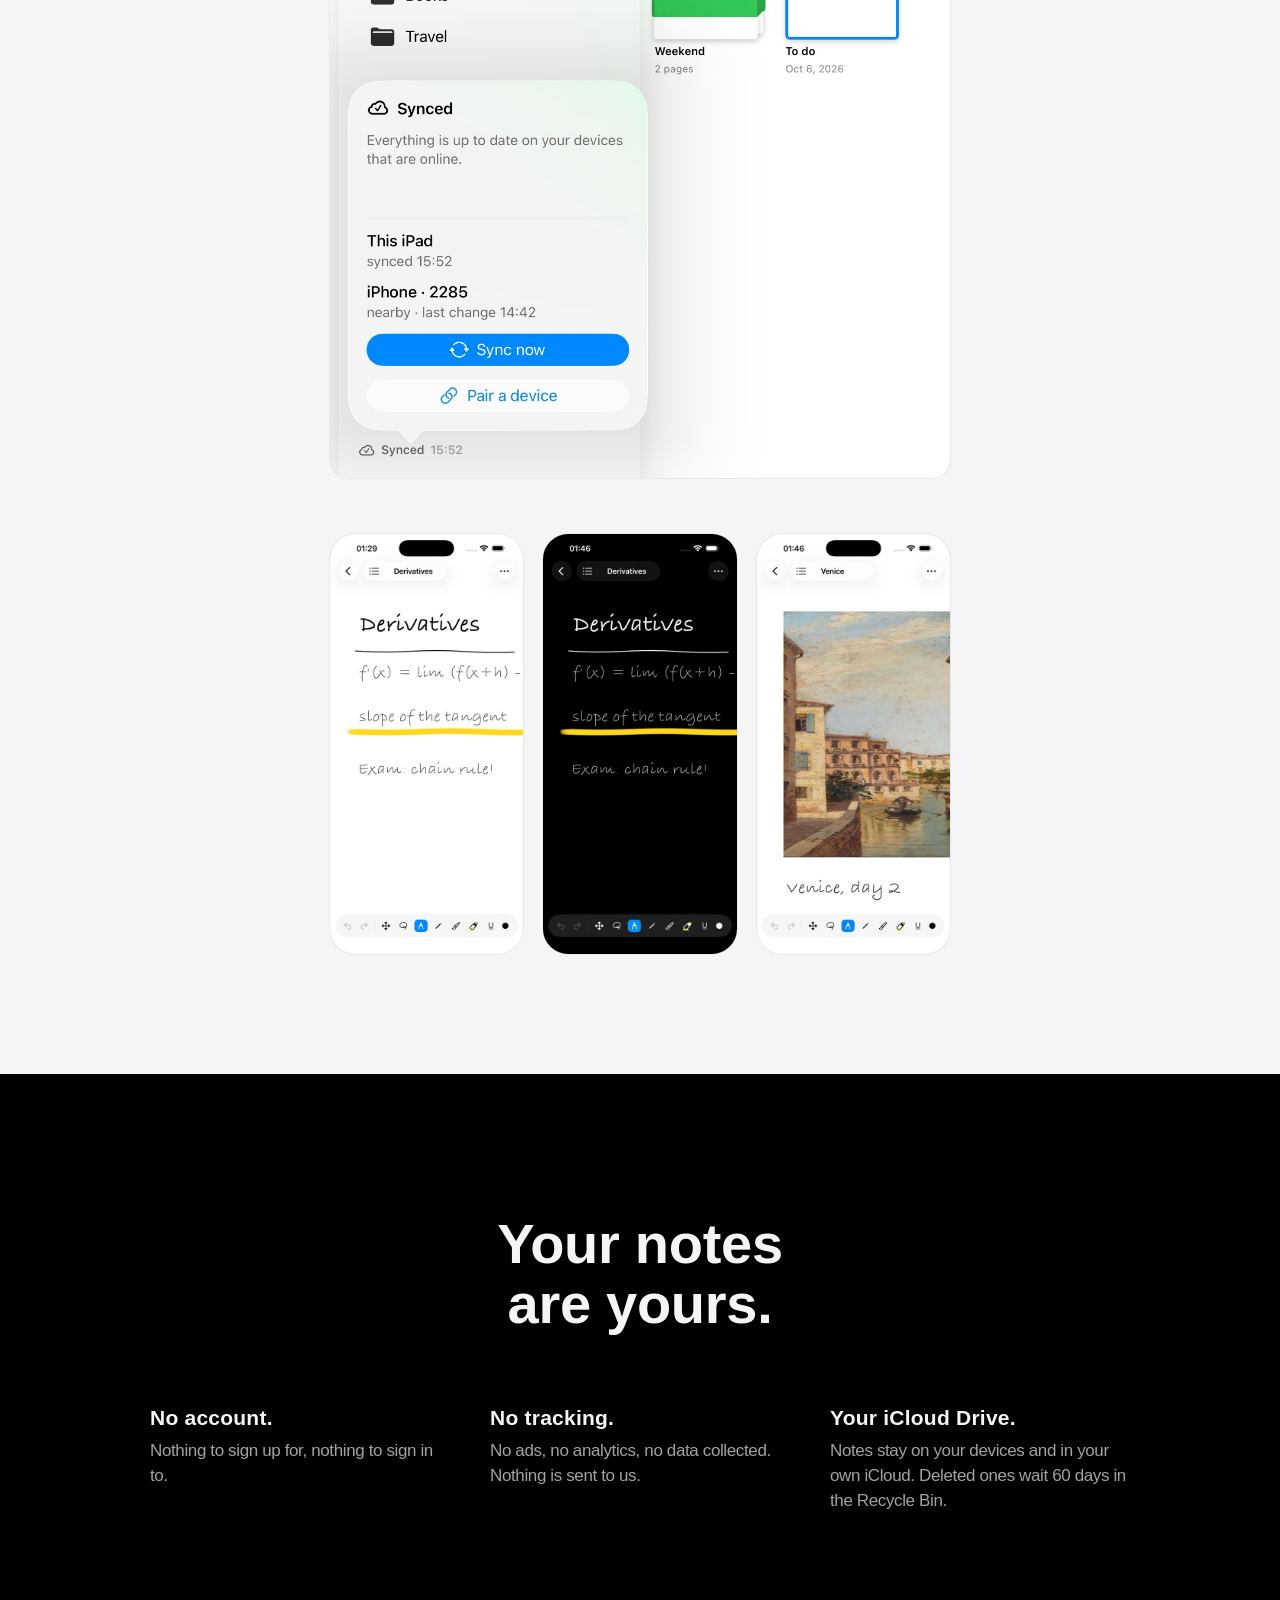
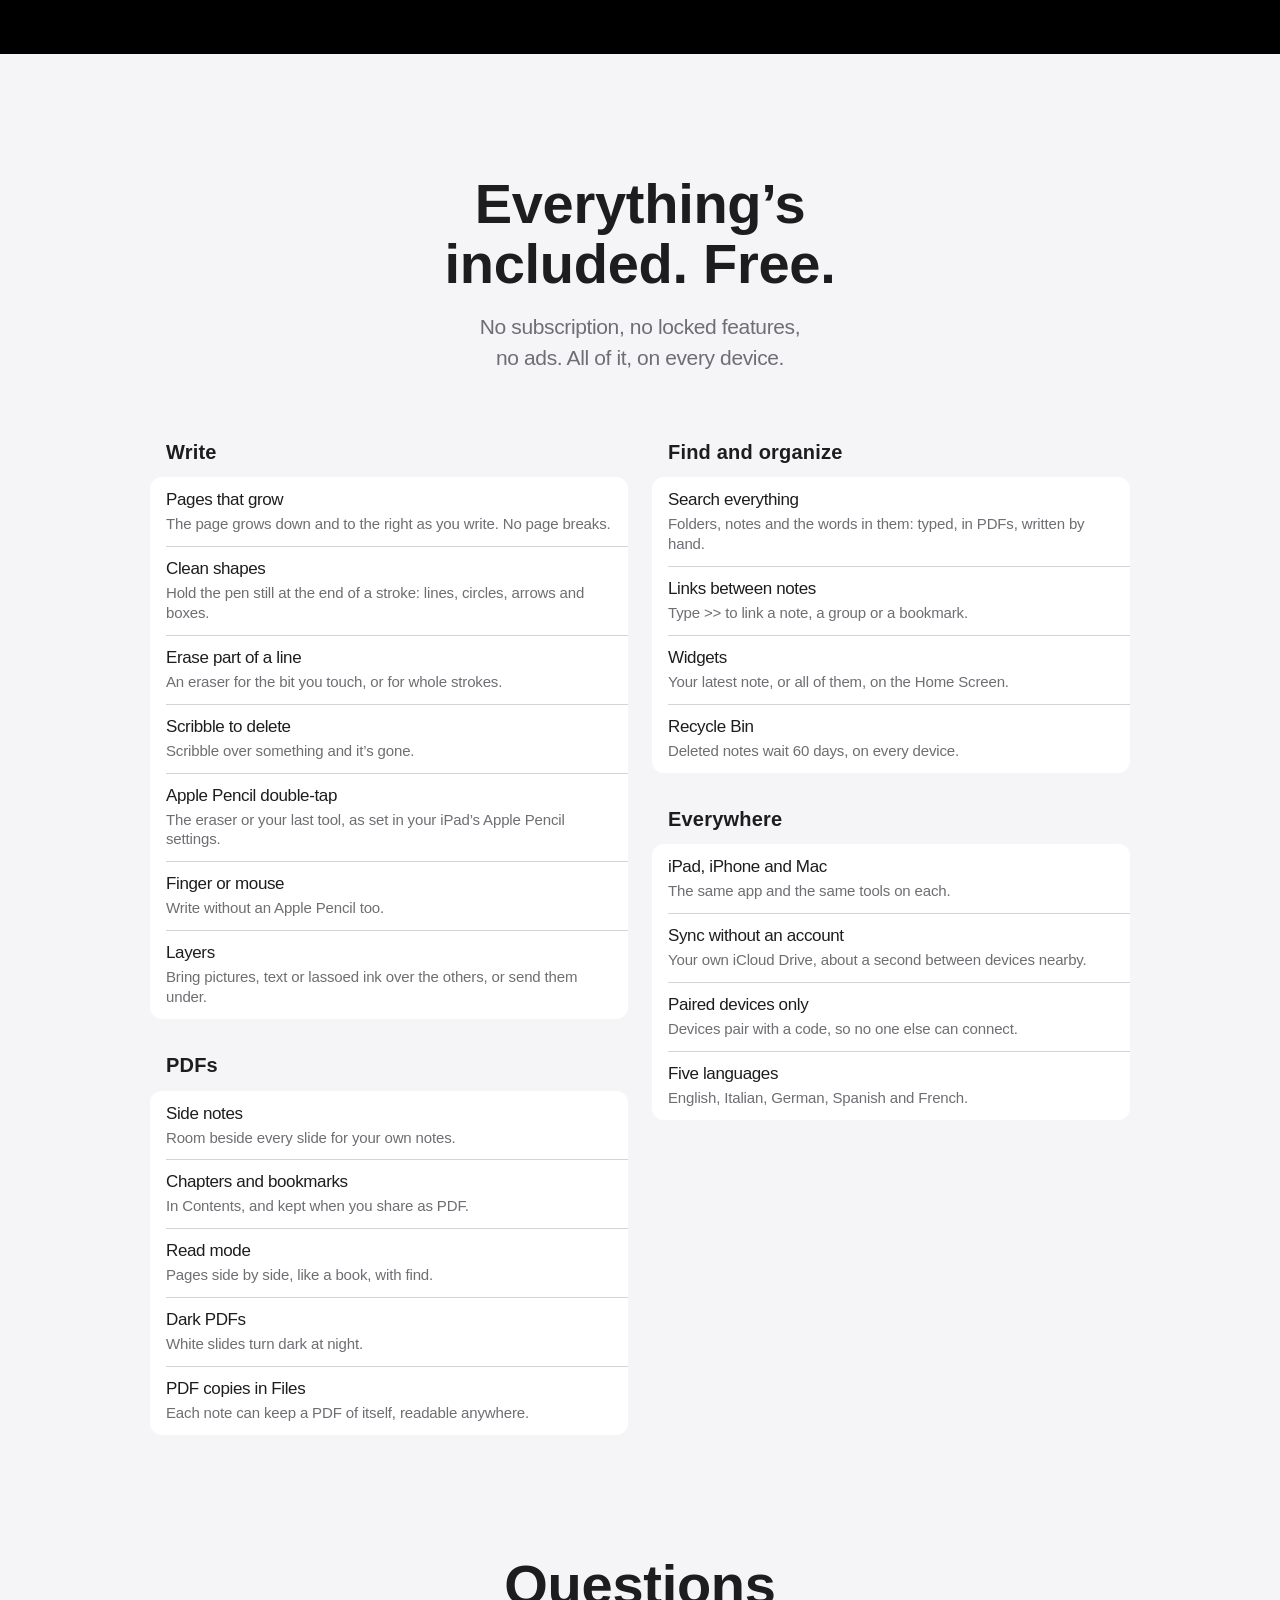
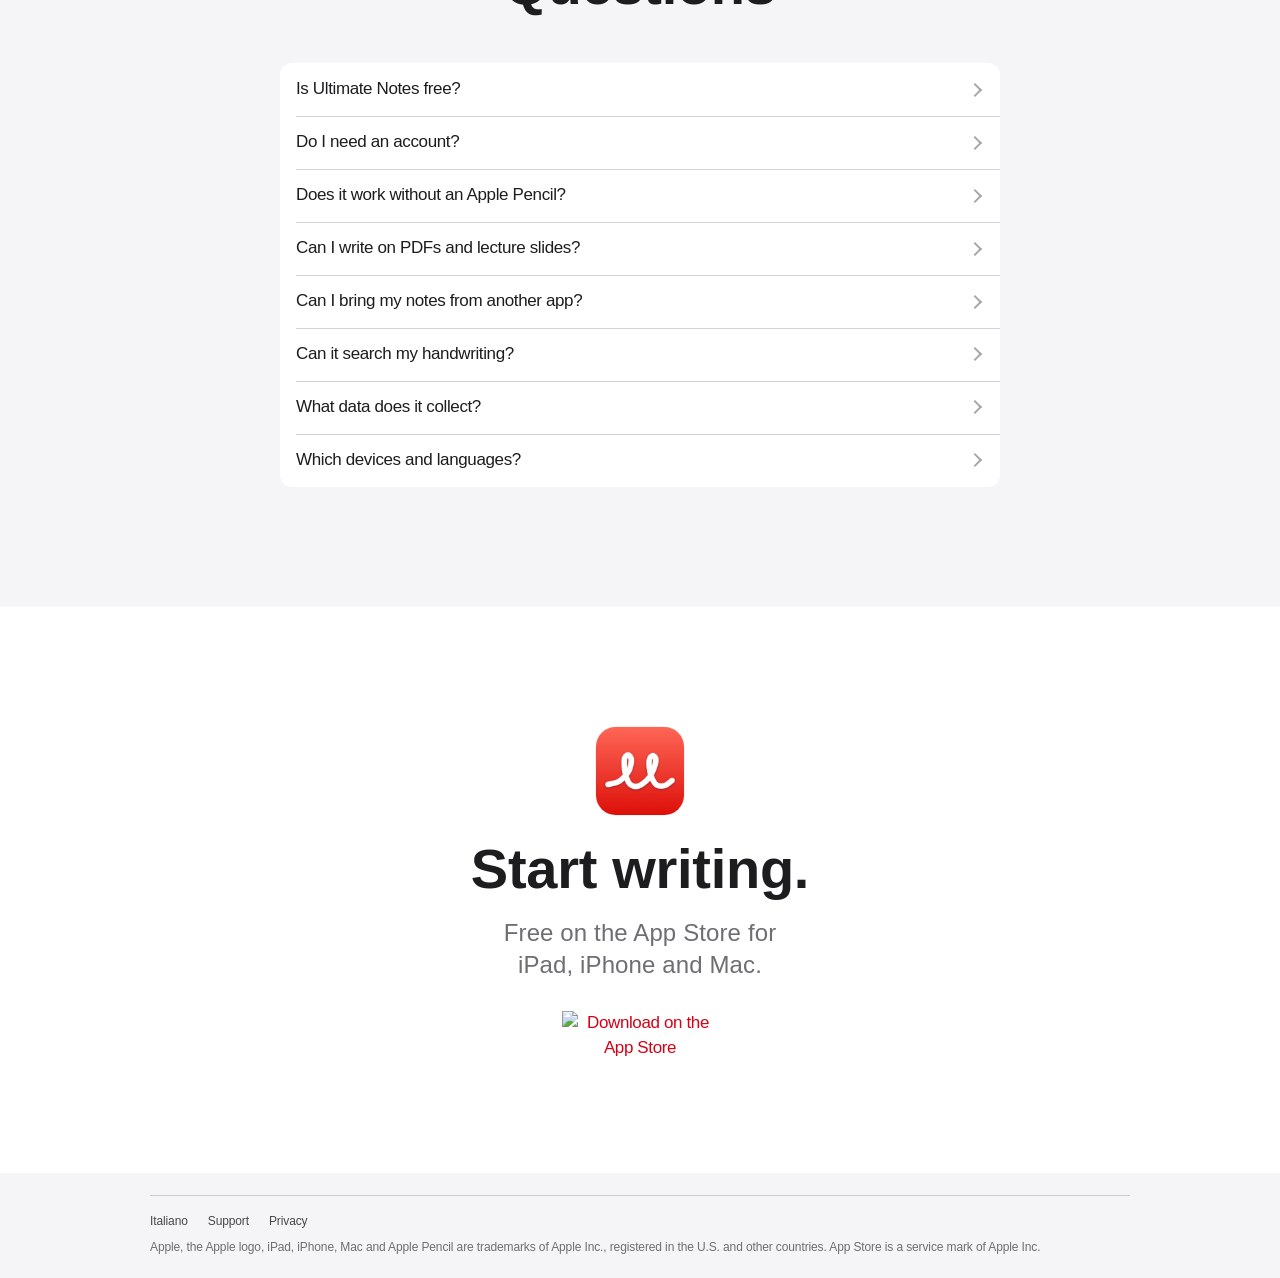
==== commit a48cecae: "Redesign in the app's look: SF Pro, Apple grays, the app's red, Settings-style lists" ====
--- a/index.html
+++ b/index.html
@@ -10,190 +10,125 @@
 <link rel="alternate" hreflang="it" href="https://zxmc1100.github.io/ultimate-notes/it/">
 <link rel="alternate" hreflang="x-default" href="https://zxmc1100.github.io/ultimate-notes/">
 <meta name="apple-itunes-app" content="app-id=6821194922">
+<meta name="theme-color" content="#ffffff" media="(prefers-color-scheme: light)">
+<meta name="theme-color" content="#000000" media="(prefers-color-scheme: dark)">
 <meta property="og:type" content="website">
+<meta property="og:site_name" content="Ultimate Notes">
 <meta property="og:title" content="Ultimate Notes: free handwritten notes for iPad, iPhone and Mac">
 <meta property="og:description" content="Free, no ads, no account. PDFs to study on, handwriting search, sync through your own iCloud Drive.">
-<meta property="og:image" content="https://zxmc1100.github.io/ultimate-notes/img/hero-ipad.jpg">
+<meta property="og:image" content="https://zxmc1100.github.io/ultimate-notes/img/share-en.png">
+<meta property="og:image:width" content="1200">
+<meta property="og:image:height" content="630">
 <meta property="og:url" content="https://zxmc1100.github.io/ultimate-notes/">
 <meta name="twitter:card" content="summary_large_image">
 <script type="application/ld+json">{"@context": "https://schema.org", "@type": "SoftwareApplication", "name": "Ultimate Notes", "description": "Free handwritten notes app for iPad, iPhone and Mac. No ads, no account, no subscription. PDFs to study on, handwriting search, sync through your own iCloud Drive.", "applicationCategory": "ProductivityApplication", "operatingSystem": "iPadOS 18, iOS 18, macOS 15", "url": "https://zxmc1100.github.io/ultimate-notes/", "downloadUrl": "https://apps.apple.com/app/id6821194922", "installUrl": "https://apps.apple.com/app/id6821194922", "image": "https://zxmc1100.github.io/ultimate-notes/icon.png", "screenshot": "https://zxmc1100.github.io/ultimate-notes/img/hero-ipad.jpg", "inLanguage": ["en", "it", "de", "es", "fr"], "isAccessibleForFree": true, "offers": {"@type": "Offer", "price": "0", "priceCurrency": "USD"}}</script>
 <script type="application/ld+json">{"@context": "https://schema.org", "@type": "FAQPage", "mainEntity": [{"@type": "Question", "name": "Is Ultimate Notes free?", "acceptedAnswer": {"@type": "Answer", "text": "Yes. Every feature is included on iPad, iPhone and Mac: no subscription, no in-app purchases, no ads."}}, {"@type": "Question", "name": "Do I need an account?", "acceptedAnswer": {"@type": "Answer", "text": "No. There is nothing to sign up for. Your notes sync through your own iCloud Drive."}}, {"@type": "Question", "name": "Does it work without an Apple Pencil?", "acceptedAnswer": {"@type": "Answer", "text": "Yes. Write and draw with a finger on iPad and iPhone, or with the mouse or trackpad on Mac."}}, {"@type": "Question", "name": "Can I write on PDFs and lecture slides?", "acceptedAnswer": {"@type": "Answer", "text": "Yes. Import a PDF or a book and write on its pages, with room beside each slide for side notes. Share as PDF keeps chapters and bookmarks."}}, {"@type": "Question", "name": "Can I bring my notes from another app?", "acceptedAnswer": {"@type": "Answer", "text": "Export them as PDF from the app you use now and import the PDF into Ultimate Notes: you can keep writing on every page."}}, {"@type": "Question", "name": "Can it search my handwriting?", "acceptedAnswer": {"@type": "Answer", "text": "Yes. Search finds words you wrote by hand, in typed text and in PDFs. Handwriting is read on your device; nothing leaves it."}}, {"@type": "Question", "name": "What data does it collect?", "acceptedAnswer": {"@type": "Answer", "text": "None. No tracking, no analytics, nothing sent to us. Your notes stay on your devices and in your iCloud Drive."}}, {"@type": "Question", "name": "Which devices and languages?", "acceptedAnswer": {"@type": "Answer", "text": "iPad and iPhone with iPadOS or iOS 18 or later, and Mac with macOS 15 or later. The app is in English, Italian, German, Spanish and French."}}]}</script>
 <link rel="stylesheet" href="style.css">
 <link rel="icon" href="icon.png">
+<link rel="apple-touch-icon" href="icon.png">
 </head>
-<body>
-<main class="wide">
-<a class="brand" href="index.html"><img src="icon.png" alt="">Ultimate Notes</a>
+<body class="home">
+<nav class="bar" aria-label="Ultimate Notes">
+  <div class="bar-inner">
+    <a class="name" href="index.html"><img src="icon.png" alt="">Ultimate Notes</a>
+    <div class="links">
+      <a href="#features">Features</a>
+      <a href="#questions">Questions</a>
+      <a href="support.html">Support</a>
+      <a class="get" href="https://apps.apple.com/app/id6821194922">Get</a>
+    </div>
+  </div>
+</nav>
 
 <header class="hero">
-  <span class="eyebrow">Free · No ads · No account</span>
+  <img class="app-icon" src="icon.png" alt="" width="112" height="112">
   <h1>Your handwriting, on every device.</h1>
-  <p class="lead">A notebook for Apple Pencil, finger or mouse, on iPad, iPhone and Mac. PDFs to study on, pages that
-  grow as you write, and live sync through your own iCloud Drive.</p>
-  <a class="store" href="https://apps.apple.com/app/id6821194922"><img src="https://tools.applemarketingtools.com/api/badges/download-on-the-app-store/black/en-us?size=250x83" alt="Download on the App Store" width="180" height="60"></a>
+  <p class="sub">Free on iPad, iPhone and Mac. No ads, no account.</p>
+  <a class="badge" href="https://apps.apple.com/app/id6821194922"><img src="https://tools.applemarketingtools.com/api/badges/download-on-the-app-store/black/en-us?size=250x83" alt="Download on the App Store" width="156" height="52"></a>
   <div class="devices">
     <img class="shot" src="img/hero-ipad.jpg" alt="A handwritten note about derivatives on iPad">
     <img class="shot phone" src="img/hero-phone.jpg" alt="The same note on iPhone">
   </div>
 </header>
 
-<section class="included">
-  <h2>All of it included. Free.</h2>
-  <p>No subscription, no locked features, no ads. Everything below is in the app on every device.</p>
-  <div class="grid">
-    <div><strong>Pages that grow</strong><span>Keep writing: the page grows down and to the right as you need it. No page breaks.</span></div>
-    <div><strong>Copy and paste across pages</strong><span>Lasso a diagram and paste it on another page, another note, another device.</span></div>
-    <div><strong>Type anywhere</strong><span>Tap and type in a text box wherever you want, or type a whole page in Text mode.</span></div>
-    <div><strong>Erase part of a line</strong><span>An eraser for the bit you touch, or for whole strokes: your choice.</span></div>
-    <div><strong>Apple Pencil double-tap</strong><span>On Apple Pencil (2nd generation) and Apple Pencil Pro: the eraser or your last tool, as set in your iPad’s Apple Pencil settings.</span></div>
-    <div><strong>One pen for light and dark</strong><span>Black on white, white on black, automatically. Turn it off in the pen's menu to cover a mistake in white.</span></div>
-    <div><strong>Sync without an account</strong><span>Your own iCloud Drive, and about a second between devices nearby.</span></div>
-    <div><strong>iPad, iPhone and Mac</strong><span>The same app everywhere, with the same tools.</span></div>
-    <div><strong>Clean shapes</strong><span>Hold the pen still at the end of a stroke: lines, circles, arrows and boxes.</span></div>
-    <div><strong>Side notes on PDFs</strong><span>Room beside every slide for your own notes.</span></div>
-    <div><strong>Chapters and bookmarks</strong><span>In Contents, and kept as chapters when you share a PDF.</span></div>
-    <div><strong>Search everything</strong><span>One search above the notes list finds folders, notes and the words in them: typed, in PDFs, written by hand.</span></div>
-    <div><strong>Search your handwriting</strong><span>Find words you wrote by hand, read on your device by Apple’s text recognition. Nothing leaves it.</span></div>
-    <div><strong>Read mode with find</strong><span>Pages side by side, like a book, with every match marked.</span></div>
-    <div><strong>Dark PDFs</strong><span>White slides turn dark at night.</span></div>
-    <div><strong>Layers</strong><span>Pictures, text and lassoed ink: bring any of them over the others, or send it under.</span></div>
-    <div><strong>Links between notes</strong><span>Type &gt;&gt; to link a note, a group or a bookmark.</span></div>
-    <div><strong>Scribble to delete</strong><span>Scribble over something and it's gone.</span></div>
-    <div><strong>Widgets</strong><span>Your latest note, or all of them, on the Home Screen.</span></div>
-    <div><strong>Recycle Bin</strong><span>Deleted notes wait 60 days, on every device.</span></div>
-    <div><strong>PDF copies in Files</strong><span>Each note can keep a PDF of itself, readable anywhere.</span></div>
-    <div><strong>Private by design</strong><span>No tracking, no data collected, nothing sent to us.</span></div>
+<section class="chapter alt">
+  <div class="inner">
+    <h2>Every tool in one bar.</h2>
+    <div class="copy"><p>Pens, highlighter, eraser, lasso, ruler and your colors, in the title bar. Tap a tool again for its thickness, line and colors.</p><p>Hold the pen still at the end of a stroke for a clean line, circle or arrow. Scribble over something to delete it.</p></div>
+    <img class="shot hero-shot" src="img/bar.jpg" alt="The pen bar over a handwritten note" loading="lazy">
+    <div class="tiles n3"><figure><div class="pics split"><img class="shot" src="img/ink-light.jpg" alt="" loading="lazy"><img class="shot" src="img/ink-dark.jpg" alt="" loading="lazy"></div><figcaption><h3>One pen for light and dark</h3><p>Black on white, white on black, automatically. Highlights dim on dark paper.</p></figcaption></figure><figure><div class="pics"><img class="shot" src="img/paste.jpg" alt="" loading="lazy"></div><figcaption><h3>Copy and paste anything</h3><p>Lasso your writing and paste it in another note, or on another of your devices.</p></figcaption></figure><figure><div class="pics"><img class="shot" src="img/text.jpg" alt="" loading="lazy"></div><figcaption><h3>Type where you write</h3><p>Text boxes anywhere on the page, or a whole page in Text mode.</p></figcaption></figure></div>
+  </div>
+</section>
+<section class="chapter">
+  <div class="inner">
+    <h2>PDFs made for studying.</h2>
+    <div class="copy"><p>Turn lecture slides or a whole book into pages to write on. Side notes give every slide room for your own.</p></div>
+    <img class="shot hero-shot" src="img/pdf-side.jpg" alt="A lecture PDF with handwritten side notes" loading="lazy">
+    <div class="tiles n2"><figure><div class="pics"><img class="shot" src="img/pdf-contents.jpg" alt="" loading="lazy"></div><figcaption><h3>Chapters and bookmarks</h3><p>In Contents, and kept as chapters when you share a PDF.</p></figcaption></figure><figure><div class="pics"><img class="shot" src="img/pdf-dark.jpg" alt="" loading="lazy"></div><figcaption><h3>Easy on the eyes at night</h3><p>Darken PDFs turns white slides dark, without touching the file.</p></figcaption></figure></div>
+  </div>
+</section>
+<section class="chapter alt">
+  <div class="inner">
+    <h2>Read like a book. Find anything.</h2>
+    <div class="copy"><p>Read mode puts pages side by side. Search finds words in typed text, in PDFs, and in what you wrote by hand, read on your device.</p></div>
+    <img class="shot hero-shot" src="img/read-find.jpg" alt="Read mode with the found words marked" loading="lazy">
+    <div class="tiles n1"><figure><div class="pics"><img class="shot" src="img/find-handwriting.jpg" alt="" loading="lazy"></div><figcaption><h3>Search your handwriting</h3><p>Apple’s text recognition reads it on your device. Nothing leaves it.</p></figcaption></figure></div>
+  </div>
+</section>
+<section class="chapter">
+  <div class="inner">
+    <h2>Organized your way.</h2>
+    <div class="copy"><p>Quick Notes for anything, folders for your subjects, groups inside them. Drop one note on another to make a group, and type &gt;&gt; to link a note, a group or a bookmark.</p></div>
+    <img class="shot hero-shot narrow" src="img/organize.jpg" alt="Folders and groups of notes" loading="lazy">
+  </div>
+</section>
+<section class="chapter alt">
+  <div class="inner">
+    <h2>Sync that just works.</h2>
+    <div class="copy"><p>Your notes on iPad, iPhone and Mac through your own iCloud Drive: no sign-up, nothing to host, nothing to pay.</p><p>On the same Wi‑Fi or hotspot, a change arrives in about a second, even on the page you have open.</p></div>
+    <img class="shot hero-shot narrow" src="img/sync.jpg" alt="The sync panel listing an iPhone nearby" loading="lazy">
+    <div class="phones"><img class="shot phone" src="img/hero-phone.jpg" alt="A note on iPhone" loading="lazy"><img class="shot phone" src="img/phone-dark.jpg" alt="The same note in dark mode on iPhone" loading="lazy"><img class="shot phone" src="img/phone-venice.jpg" alt="A photo with a handwritten caption on iPhone" loading="lazy"></div>
   </div>
 </section>
 
-<section class="feature">
-  <div class="pictures"><img class="shot" src="img/bar.jpg" alt="The pen bar over a handwritten note"><img class="shot" src="img/pen-options.jpg" alt="The pen's thickness, line and colors" style="max-width:60%;justify-self:end;margin-top:-80px"></div>
-  <div>
-    <h2>Every tool in one bar</h2>
-    <p>Pens, highlighter, eraser, lasso, ruler and your colors, in the title bar or floating. Tap a tool again for its thickness, line and colors; hold a color to pin it.</p>
-    <p>Scribble over something to delete it. On an Apple Pencil with double-tap, it switches to the eraser. Write with a finger or the mouse too, if you like.</p>
+<section class="private">
+  <div class="inner">
+    <h2>Your notes are yours.</h2>
+    <div class="columns"><div><h3>No account.</h3><p>Nothing to sign up for, nothing to sign in to.</p></div><div><h3>No tracking.</h3><p>No ads, no analytics, no data collected. Nothing is sent to us.</p></div><div><h3>Your iCloud Drive.</h3><p>Notes stay on your devices and in your own iCloud. Deleted ones wait 60 days in the Recycle Bin.</p></div></div>
   </div>
 </section>
 
-<section class="feature">
-  <div class="pictures two"><img class="shot" src="img/ink-light.jpg" alt="A note in light mode"><img class="shot" src="img/ink-dark.jpg" alt="The same note in dark mode"></div>
-  <div>
-    <h2>One pen for light and dark</h2>
-    <p>The default pen writes black on white and white on black, so every note reads right when your device switches to dark mode.</p>
-    <p>Highlights dim on dark paper, so the ink under them stays clear.</p>
+<section class="included" id="features">
+  <div class="inner">
+    <h2>Everything’s included. Free.</h2>
+    <p class="lead">No subscription, no locked features, no ads. All of it, on every device.</p>
+    <div class="groups"><div class="group"><h3>Write</h3><ul><li><strong>Pages that grow</strong><span>The page grows down and to the right as you write. No page breaks.</span></li><li><strong>Clean shapes</strong><span>Hold the pen still at the end of a stroke: lines, circles, arrows and boxes.</span></li><li><strong>Erase part of a line</strong><span>An eraser for the bit you touch, or for whole strokes.</span></li><li><strong>Scribble to delete</strong><span>Scribble over something and it’s gone.</span></li><li><strong>Apple Pencil double-tap</strong><span>The eraser or your last tool, as set in your iPad’s Apple Pencil settings.</span></li><li><strong>Finger or mouse</strong><span>Write without an Apple Pencil too.</span></li><li><strong>Layers</strong><span>Bring pictures, text or lassoed ink over the others, or send them under.</span></li></ul></div><div class="group"><h3>PDFs</h3><ul><li><strong>Side notes</strong><span>Room beside every slide for your own notes.</span></li><li><strong>Chapters and bookmarks</strong><span>In Contents, and kept when you share as PDF.</span></li><li><strong>Read mode</strong><span>Pages side by side, like a book, with find.</span></li><li><strong>Dark PDFs</strong><span>White slides turn dark at night.</span></li><li><strong>PDF copies in Files</strong><span>Each note can keep a PDF of itself, readable anywhere.</span></li></ul></div><div class="group"><h3>Find and organize</h3><ul><li><strong>Search everything</strong><span>Folders, notes and the words in them: typed, in PDFs, written by hand.</span></li><li><strong>Links between notes</strong><span>Type &gt;&gt; to link a note, a group or a bookmark.</span></li><li><strong>Widgets</strong><span>Your latest note, or all of them, on the Home Screen.</span></li><li><strong>Recycle Bin</strong><span>Deleted notes wait 60 days, on every device.</span></li></ul></div><div class="group"><h3>Everywhere</h3><ul><li><strong>iPad, iPhone and Mac</strong><span>The same app and the same tools on each.</span></li><li><strong>Sync without an account</strong><span>Your own iCloud Drive, about a second between devices nearby.</span></li><li><strong>Paired devices only</strong><span>Devices pair with a code, so no one else can connect.</span></li><li><strong>Five languages</strong><span>English, Italian, German, Spanish and French.</span></li></ul></div></div>
   </div>
 </section>
 
-<section class="feature">
-  <div class="pictures two"><img class="shot" src="img/paste.jpg" alt="The lasso offering Paste"><img class="shot" src="img/forward.jpg" alt="A pasted picture with Bring Forward"></div>
-  <div>
-    <h2>Copy and paste anything, anywhere</h2>
-    <p>Lasso your writing, copy it, and paste it on another page, in another note or on another of your devices.</p>
-    <p>Paste text and pictures from any app too. Pictures sit under the ink, or over it with Bring Forward.</p>
+<section class="questions" id="questions">
+  <div class="inner">
+    <h2>Questions</h2>
+    <div class="faq"><details><summary>Is Ultimate Notes free?</summary><p>Yes. Every feature is included on iPad, iPhone and Mac: no subscription, no in-app purchases, no ads.</p></details><details><summary>Do I need an account?</summary><p>No. There is nothing to sign up for. Your notes sync through your own iCloud Drive.</p></details><details><summary>Does it work without an Apple Pencil?</summary><p>Yes. Write and draw with a finger on iPad and iPhone, or with the mouse or trackpad on Mac.</p></details><details><summary>Can I write on PDFs and lecture slides?</summary><p>Yes. Import a PDF or a book and write on its pages, with room beside each slide for side notes. Share as PDF keeps chapters and bookmarks.</p></details><details><summary>Can I bring my notes from another app?</summary><p>Export them as PDF from the app you use now and import the PDF into Ultimate Notes: you can keep writing on every page.</p></details><details><summary>Can it search my handwriting?</summary><p>Yes. Search finds words you wrote by hand, in typed text and in PDFs. Handwriting is read on your device; nothing leaves it.</p></details><details><summary>What data does it collect?</summary><p>None. No tracking, no analytics, nothing sent to us. Your notes stay on your devices and in your iCloud Drive.</p></details><details><summary>Which devices and languages?</summary><p>iPad and iPhone with iPadOS or iOS 18 or later, and Mac with macOS 15 or later. The app is in English, Italian, German, Spanish and French.</p></details></div>
   </div>
 </section>
 
-<section class="feature">
-  <div class="pictures"><img class="shot" src="img/text.jpg" alt="Text mode with fonts and colors"></div>
-  <div>
-    <h2>Type where you write</h2>
-    <p>Tap and type anywhere on the page, with fonts, sizes and colors, right next to your handwriting.</p>
-    <p>Or switch to Text mode and type like a document, right where you are.</p>
-  </div>
+<section class="end">
+  <img class="app-icon" src="icon.png" alt="" width="88" height="88" loading="lazy">
+  <h2>Start writing.</h2>
+  <p class="sub">Free on the App Store for iPad, iPhone and Mac.</p>
+  <a class="badge" href="https://apps.apple.com/app/id6821194922"><img src="https://tools.applemarketingtools.com/api/badges/download-on-the-app-store/black/en-us?size=250x83" alt="Download on the App Store" width="156" height="52"></a>
 </section>
 
-<section class="feature">
-  <div class="pictures"><img class="shot" src="img/pdf-side.jpg" alt="A lecture PDF with handwritten side notes"><img class="shot" src="img/pdf-contents.jpg" alt="Contents with chapters and a bookmark" style="max-width:62%;justify-self:end;margin-top:-90px"></div>
-  <div>
-    <h2>PDFs made for studying</h2>
-    <p>Turn lecture slides or a whole book into pages to write on. Side notes give every slide room for your own.</p>
-    <p>Chapters and your bookmarks are in Contents, and Share as PDF keeps them as chapters.</p>
+<footer class="foot">
+  <div class="inner">
+    <nav>
+      <a href="it/" hreflang="it">Italiano</a>
+      <a href="support.html">Support</a>
+      <a href="privacy.html">Privacy</a>
+    </nav>
+    <p>Apple, the Apple logo, iPad, iPhone, Mac and Apple Pencil are trademarks of Apple Inc., registered in the U.S. and other countries. App Store is a service mark of Apple Inc.</p>
   </div>
-</section>
-
-<section class="feature">
-  <div class="pictures"><img class="shot" src="img/read-find.jpg" alt="Read mode with the found words marked"><img class="shot" src="img/find-handwriting.jpg" alt="A handwritten word found on a page" style="max-width:70%;justify-self:end;margin-top:-70px"></div>
-  <div>
-    <h2>Read like a book. Find anything.</h2>
-    <p>Read mode puts pages side by side. The magnifier finds words in your typed text and in PDFs, marks every match and steps through them.</p>
-    <p>On a page it finds what you wrote by hand too, read on your device.</p>
-  </div>
-</section>
-
-<section class="feature">
-  <div class="pictures"><img class="shot" src="img/pdf-dark.jpg" alt="A darkened PDF at night"></div>
-  <div>
-    <h2>Easy on the eyes at night</h2>
-    <p>Darken PDFs turns white slides dark, without touching the file. Your ink and highlights stay readable on top.</p>
-  </div>
-</section>
-
-<section class="feature">
-  <div class="pictures"><img class="shot" src="img/organize.jpg" alt="Folders and groups of notes"></div>
-  <div>
-    <h2>Organized your way</h2>
-    <p>Quick Notes for anything, folders for your subjects, groups inside them. Drop one note on another to make a group.</p>
-    <p>Type &gt;&gt; to link a note, a group or a bookmark.</p>
-  </div>
-</section>
-
-<section class="feature">
-  <div class="pictures"><img class="shot" src="img/sync.jpg" alt="The sync panel listing an iPhone nearby"></div>
-  <div>
-    <h2>Sync that just works</h2>
-    <p>Your notes on iPad, iPhone and Mac through your own iCloud Drive: no sign-up, nothing to host, nothing to pay.</p>
-    <p>On the same Wi‑Fi or hotspot, changes arrive in about a second, even on the page you have open. Devices pair with a code, so no one else can connect.</p>
-  </div>
-</section>
-
-<section class="feature">
-  <div class="pictures two"><img class="shot" src="img/bin.jpg" alt="The Recycle Bin"><img class="shot" src="img/storage.jpg" alt="Storage and iCloud"></div>
-  <div>
-    <h2>Yours, and safe</h2>
-    <p>Deleted notes wait 60 days in the Recycle Bin. Each note can keep a PDF copy in Files.</p>
-    <p>No ads, no tracking, no data collected. Your notes stay on your devices and in your iCloud Drive.</p>
-  </div>
-</section>
-
-<section class="feature">
-  <div class="pictures phones"><img class="shot phone" src="img/hero-phone.jpg" alt="A note on iPhone"><img class="shot phone" src="img/phone-dark.jpg" alt="The same note in dark mode on iPhone"><img class="shot phone" src="img/phone-venice.jpg" alt="A photo with a handwritten caption on iPhone"></div>
-  <div>
-    <h2>In your pocket too</h2>
-    <p>The same notes and tools on iPhone. And widgets put your latest note, or all of them, on the Home Screen.</p>
-    <img class="shot" src="img/widgets.jpg" alt="The widgets" style="max-width:340px;margin-top:12px">
-  </div>
-</section>
-
-<section class="faq">
-  <h2>Questions</h2>
-  <h3>Is Ultimate Notes free?</h3>
-  <p>Yes. Every feature is included on iPad, iPhone and Mac: no subscription, no in-app purchases, no ads.</p>
-  <h3>Do I need an account?</h3>
-  <p>No. There is nothing to sign up for. Your notes sync through your own iCloud Drive.</p>
-  <h3>Does it work without an Apple Pencil?</h3>
-  <p>Yes. Write and draw with a finger on iPad and iPhone, or with the mouse or trackpad on Mac.</p>
-  <h3>Can I write on PDFs and lecture slides?</h3>
-  <p>Yes. Import a PDF or a book and write on its pages, with room beside each slide for side notes. Share as PDF keeps chapters and bookmarks.</p>
-  <h3>Can I bring my notes from another app?</h3>
-  <p>Export them as PDF from the app you use now and import the PDF into Ultimate Notes: you can keep writing on every page.</p>
-  <h3>Can it search my handwriting?</h3>
-  <p>Yes. Search finds words you wrote by hand, in typed text and in PDFs. Handwriting is read on your device; nothing leaves it.</p>
-  <h3>What data does it collect?</h3>
-  <p>None. No tracking, no analytics, nothing sent to us. Your notes stay on your devices and in your iCloud Drive.</p>
-  <h3>Which devices and languages?</h3>
-  <p>iPad and iPhone with iPadOS or iOS 18 or later, and Mac with macOS 15 or later. The app is in English, Italian, German, Spanish and French.</p>
-</section>
-
-<footer>
-  <span>Ultimate Notes · <a href="https://apps.apple.com/app/id6821194922">Free on the App Store</a> for iPad, iPhone and Mac</span>
-  <nav>
-    <a href="it/">Italiano</a>
-    <a href="support.html">Support</a>
-    <a href="privacy.html">Privacy</a>
-    <a href="support.html#it">Assistenza</a>
-    <a href="privacy.html#it">Privacy (italiano)</a>
-  </nav>
 </footer>
-</main>
 </body>
 </html>
--- a/style.css
+++ b/style.css
@@ -1,65 +1,155 @@
-/* The app's look: its blue, a soft wash at the top, rounded bold titles. */
-:root { --accent: #007aff; --text: #1c1c1e; --secondary: #6e6e73; --bg: #ffffff; --card: #f2f2f7; --wash: rgba(0, 122, 255, 0.10); }
+/* Ultimate Notes: the app's own look. SF Pro (the system font), Apple's grays, the app's red as the only accent,
+   grouped lists like Settings. Pages: index.html and it/index.html (made by build.py), support.html, privacy.html. */
+:root {
+  --text: #1d1d1f; --secondary: #6e6e73; --bg: #ffffff; --alt: #f5f5f7; --group: #ffffff;
+  --separator: rgba(60, 60, 67, 0.22); --accent: #d70015; --button: #d70015; --bar: rgba(255, 255, 255, 0.78);
+  --hairline: rgba(0, 0, 0, 0.1); --private-bg: #000000; --private-text: #f5f5f7; --private-secondary: #a1a1a6;
+}
 @media (prefers-color-scheme: dark) {
-  :root { --accent: #0a84ff; --text: #f2f2f7; --secondary: #a1a1a6; --bg: #000000; --card: #1c1c1e; --wash: rgba(10, 132, 255, 0.16); }
+  :root {
+    --text: #f5f5f7; --secondary: #a1a1a6; --bg: #000000; --alt: #161617; --group: #1c1c1e;
+    --separator: rgba(84, 84, 88, 0.6); --accent: #ff453a; --bar: rgba(22, 22, 23, 0.78);
+    --hairline: rgba(255, 255, 255, 0.14); --private-bg: #000000;
+  }
 }
 * { box-sizing: border-box; }
-body { margin: 0; color: var(--text); background: linear-gradient(var(--wash), var(--bg) 420px) no-repeat, var(--bg);
-  font: 17px/1.55 -apple-system, BlinkMacSystemFont, "Segoe UI", Roboto, sans-serif; }
-main { max-width: 720px; margin: 0 auto; padding: 48px 16px 80px; }
-.brand { display: flex; align-items: center; gap: 12px; color: var(--secondary); font: 600 17px ui-rounded, -apple-system, sans-serif; text-decoration: none; }
-.brand img { width: 40px; height: 40px; border-radius: 9px; }
-h1, h2 { font-family: ui-rounded, -apple-system, BlinkMacSystemFont, sans-serif; font-weight: 700; line-height: 1.15; }
-h1 { font-size: 40px; margin: 28px 0 8px; }
-h2 { font-size: 24px; margin: 36px 0 8px; }
-p, li { color: var(--text); }
+html { -webkit-text-size-adjust: 100%; scroll-padding-top: 64px; }
+body {
+  margin: 0; color: var(--text); background: var(--bg);
+  font: 17px/1.47 -apple-system, BlinkMacSystemFont, "Helvetica Neue", Helvetica, Arial, sans-serif;
+  letter-spacing: -0.022em; -webkit-font-smoothing: antialiased;
+}
+a { color: var(--accent); text-decoration: none; }
+a:hover { text-decoration: underline; }
+:focus-visible { outline: 3px solid var(--accent); outline-offset: 3px; border-radius: 6px; }
+img { max-width: 100%; }
+h1, h2, h3 { margin: 0; font-weight: 700; text-wrap: balance; }
+.sub, .copy p, .lead { text-wrap: balance; }
+p { margin: 0; }
+
+/* The bar: thin, translucent, always there. */
+.bar {
+  position: sticky; top: 0; z-index: 10; background: var(--bar);
+  -webkit-backdrop-filter: saturate(180%) blur(20px); backdrop-filter: saturate(180%) blur(20px);
+  border-bottom: 0.5px solid var(--hairline);
+}
+.bar-inner { max-width: 1024px; margin: 0 auto; padding: 0 22px; height: 52px; display: flex; align-items: center; justify-content: space-between; }
+.bar .name { display: flex; align-items: center; gap: 10px; color: var(--text); font-weight: 600; font-size: 17px; }
+.bar .name img { width: 28px; height: 28px; border-radius: 6.5px; }
+.bar .links { display: flex; align-items: center; gap: 24px; font-size: 14px; letter-spacing: -0.01em; }
+.bar .links a { color: var(--text); opacity: 0.85; }
+.bar .links a:hover { opacity: 1; text-decoration: none; }
+.bar .links .get {
+  color: #fff; opacity: 1; background: var(--button); border-radius: 999px; padding: 5px 14px; font-weight: 600;
+}
+
+/* The hero: the icon, one sentence, the badge, the devices. */
+.hero { text-align: center; padding: 72px 22px 120px; overflow: hidden; }
+.app-icon { display: block; margin: 0 auto 28px; border-radius: 22.37%; box-shadow: 0 0 0 0.5px var(--hairline); }
+.hero h1 { font-size: clamp(44px, 7.2vw, 80px); line-height: 1.05; letter-spacing: -0.015em; max-width: 13ch; margin: 0 auto; }
+.sub { color: var(--secondary); font-size: clamp(19px, 2.2vw, 24px); line-height: 1.33; letter-spacing: 0.005em; margin: 18px auto 0; max-width: 34ch; }
+.badge { display: inline-block; margin-top: 30px; }
+.badge img { display: block; width: 156px; height: 52px; }
+.devices { position: relative; max-width: 980px; margin: 64px auto 0; padding-right: 8%; }
+.devices .phone { position: absolute; right: 0; bottom: -8%; width: 23%; }
+
+/* Screenshots: the device's own rounded screen, a hairline, no drop shadows. */
+.shot { display: block; width: 100%; height: auto; border-radius: 18px; box-shadow: 0 0 0 0.5px var(--hairline); background: var(--alt); }
+.shot.phone { border-radius: 13% / 6%; }
+
+/* Chapters: full width, alternating white and gray, centered. */
+.chapter { padding: 120px 22px; text-align: center; }
+.chapter.alt { background: var(--alt); }
+.inner { max-width: 980px; margin: 0 auto; }
+.chapter h2, .private h2, .included h2, .questions h2, .end h2 {
+  font-size: clamp(36px, 5.4vw, 56px); line-height: 1.07; letter-spacing: -0.005em; max-width: 16ch; margin: 0 auto;
+}
+.copy { max-width: 640px; margin: 22px auto 0; }
+.copy p { color: var(--secondary); font-size: clamp(19px, 2vw, 21px); line-height: 1.38; letter-spacing: 0.011em; }
+.copy p + p { margin-top: 12px; }
+.hero-shot { margin: 56px auto 0; }
+.hero-shot.narrow { max-width: 620px; }
+.tiles { display: grid; gap: 40px 24px; margin-top: 72px; text-align: left; }
+.tiles.n2 { grid-template-columns: repeat(2, 1fr); }
+.tiles.n3 { grid-template-columns: repeat(3, 1fr); }
+.tiles.n1 { max-width: 640px; margin-left: auto; margin-right: auto; }
+.tiles figure { margin: 0; }
+/* Tiles side by side share one frame; a light and a dark shot of the same note show as one, split down the middle. */
+.tiles.n2 .pics, .tiles.n3 .pics {
+  position: relative; aspect-ratio: 16 / 10; overflow: hidden; border-radius: 18px; box-shadow: 0 0 0 0.5px var(--hairline);
+}
+.tiles.n2 .pics img, .tiles.n3 .pics img {
+  position: absolute; inset: 0; width: 100%; height: 100%; object-fit: cover; object-position: left top; border-radius: 0; box-shadow: none;
+}
+.pics.split img + img { clip-path: inset(0 0 0 50%); }
+.tiles img[src$="pdf-dark.jpg"] { object-position: left bottom; }
+.tiles figcaption { margin-top: 18px; }
+.tiles h3, .private h3 { font-size: 21px; line-height: 1.19; letter-spacing: 0.011em; font-weight: 600; }
+.tiles p { color: var(--secondary); margin-top: 6px; }
+.phones { display: grid; grid-template-columns: repeat(3, 1fr); gap: 20px; max-width: 620px; margin: 56px auto 0; }
+
+/* Privacy, Apple's way: dark, big words, nothing else. */
+.private { background: var(--private-bg); color: var(--private-text); padding: 140px 22px; text-align: center; }
+.private .columns { display: grid; grid-template-columns: repeat(3, 1fr); gap: 40px; margin-top: 72px; text-align: left; }
+.private p { color: var(--private-secondary); margin-top: 8px; }
+
+/* Everything included: grouped lists, as in the app's Settings. */
+.included, .questions { background: var(--alt); padding: 120px 22px; text-align: center; }
+.questions { padding-top: 0; }
+.included .lead { color: var(--secondary); font-size: clamp(19px, 2vw, 21px); margin: 18px auto 0; max-width: 40ch; }
+.groups { columns: 2 420px; column-gap: 24px; margin-top: 64px; text-align: left; }
+.group { break-inside: avoid; margin-bottom: 32px; }
+.group h3 { font-size: 20px; letter-spacing: 0.01em; font-weight: 700; margin: 0 0 10px 16px; }
+.group ul, .faq { list-style: none; margin: 0; padding: 0; background: var(--group); border-radius: 12px; overflow: hidden; }
+.group li { display: block; padding: 11px 16px 12px; position: relative; }
+.group li + li::before, .faq details + details::before {
+  content: ""; position: absolute; top: 0; left: 16px; right: 0; border-top: 0.5px solid var(--separator);
+}
+.group strong { display: block; font-weight: 400; font-size: 17px; }
+.group span { display: block; color: var(--secondary); font-size: 15px; line-height: 1.33; letter-spacing: -0.01em; margin-top: 1px; }
+
+/* Questions: one grouped list, rows that open. */
+.faq { max-width: 720px; margin: 48px auto 0; text-align: left; }
+.faq details { position: relative; }
+.faq summary { list-style: none; cursor: pointer; padding: 14px 44px 14px 16px; font-size: 17px; position: relative; }
+.faq summary::-webkit-details-marker { display: none; }
+.faq summary::after {                                    /* the list's chevron, turning down when open */
+  content: ""; position: absolute; right: 20px; top: 50%; width: 8px; height: 8px; margin-top: -5px;
+  border-right: 2px solid var(--secondary); border-bottom: 2px solid var(--secondary); opacity: 0.6;
+  transform: rotate(-45deg); transition: transform 0.2s ease;
+}
+.faq details[open] summary::after { transform: rotate(45deg); margin-top: -7px; }
+.faq details p { color: var(--secondary); padding: 0 44px 16px 16px; }
+
+/* The end: the icon and the badge once more. */
+.end { text-align: center; padding: 120px 22px 110px; }
+.end .app-icon { margin-bottom: 24px; }
+
+.foot { background: var(--alt); color: var(--secondary); font-size: 12px; line-height: 1.33; letter-spacing: -0.01em; padding: 22px; }
+.foot .inner { border-top: 0.5px solid var(--separator); padding-top: 18px; }
+.foot nav { display: flex; gap: 20px; flex-wrap: wrap; margin-bottom: 10px; }
+.foot nav a { color: var(--text); opacity: 0.8; }
+
+@media (max-width: 820px) {
+  .bar .links a:not(.get) { display: none; }
+  .chapter, .included { padding: 88px 18px; }
+  .private { padding: 100px 18px; }
+  .tiles.n2, .tiles.n3, .private .columns { grid-template-columns: 1fr; }
+  .private .columns { gap: 28px; margin-top: 48px; }
+  .devices { margin-top: 44px; }
+  .hero { padding-bottom: 72px; }
+}
+@media (prefers-reduced-motion: reduce) { * { transition: none !important; } }
+
+/* Support and Privacy pages: the same type and colors, one column. */
+body:not(.home) main { max-width: 720px; margin: 0 auto; padding: 48px 22px 80px; }
+.brand { display: flex; align-items: center; gap: 10px; color: var(--text); font-weight: 600; font-size: 17px; }
+.brand img { width: 32px; height: 32px; border-radius: 7.5px; }
+body:not(.home) h1 { font-size: 40px; line-height: 1.1; margin: 32px 0 10px; }
+body:not(.home) h2 { font-size: 24px; line-height: 1.17; margin: 40px 0 10px; }
+body:not(.home) p, body:not(.home) li { line-height: 1.47; }
+body:not(.home) p + p { margin-top: 12px; }
 .lead, .date { color: var(--secondary); }
-a { color: var(--accent); }
-nav { display: flex; gap: 18px; flex-wrap: wrap; margin-top: 20px; }
-.card { background: var(--card); border-radius: 16px; padding: 4px 20px; margin: 16px 0; }
-hr { border: 0; border-top: 1px solid var(--card); margin: 48px 0; }
-
-/* The front page: a wide layout, the app's screens rounded and lifted as in its tutorial. */
-.wide { max-width: 1120px; }
-.hero { text-align: center; padding-top: 8px; }
-.hero h1 { font-size: clamp(40px, 7vw, 72px); letter-spacing: -0.02em; margin: 28px auto 12px; max-width: 14ch; }
-.hero .lead { font-size: clamp(18px, 2.2vw, 22px); max-width: 40ch; margin: 0 auto; }
-.eyebrow { display: inline-block; color: var(--accent); background: var(--wash); border-radius: 999px; padding: 6px 14px;
-  font: 600 15px ui-rounded, -apple-system, sans-serif; margin-top: 32px; }
-.soon { display: inline-block; margin-top: 24px; background: var(--text); color: var(--bg); border-radius: 14px; padding: 12px 22px;
-  font: 600 17px ui-rounded, -apple-system, sans-serif; }
-.devices { position: relative; margin: 48px auto 0; max-width: 980px; padding-right: 9%; }
-.devices .phone { position: absolute; right: 0; bottom: -28px; width: 24%; }
-.shot { display: block; width: 100%; height: auto; border-radius: 16px; border: 0.5px solid rgba(60, 60, 67, 0.29);
-  box-shadow: 0 10px 34px rgba(0, 0, 0, 0.16); background: #fff; }
-.shot.phone { border-radius: 28px; }
-section.feature { display: grid; grid-template-columns: 1fr 1fr; gap: 56px; align-items: center; margin: 120px 0; }
-section.feature:nth-of-type(even) .pictures { order: 2; }
-section.feature h2 { font-size: clamp(30px, 4vw, 40px); margin: 0 0 14px; letter-spacing: -0.01em; }
-section.feature p { color: var(--secondary); font-size: 19px; margin: 0 0 12px; }
-.pictures { display: grid; gap: 18px; }
-.pictures.two { grid-template-columns: 1fr 1fr; align-items: start; }
-.pictures.phones { grid-template-columns: repeat(3, 1fr); }
-.included { margin: 120px 0 40px; }
-.included h2 { text-align: center; font-size: clamp(30px, 4vw, 40px); margin-bottom: 8px; }
-.included > p { text-align: center; color: var(--secondary); margin: 0 auto 36px; max-width: 46ch; }
-.grid { display: grid; grid-template-columns: repeat(auto-fill, minmax(240px, 1fr)); gap: 14px; }
-.grid div { background: var(--card); border-radius: 16px; padding: 18px 20px; }
-.grid strong { display: block; font: 700 18px/1.3 ui-rounded, -apple-system, sans-serif; margin-bottom: 4px; }
-.grid strong::before { content: "✓"; color: var(--accent); margin-right: 8px; }
-.grid span { color: var(--secondary); font-size: 15px; }
-footer { border-top: 1px solid var(--card); margin-top: 100px; padding-top: 28px; color: var(--secondary); font-size: 15px;
-  display: flex; flex-wrap: wrap; gap: 20px; justify-content: space-between; }
-footer nav { margin: 0; }
-@media (max-width: 820px) {
-  section.feature { grid-template-columns: 1fr; gap: 28px; margin: 80px 0; }
-  section.feature:nth-of-type(even) .pictures { order: 0; }
-  .devices { padding-right: 14%; }
-  .devices .phone { width: 30%; }
-}
-.store { display: inline-block; margin-top: 24px; }
-.store img { display: block; width: 180px; height: 60px; }
-.faq { max-width: 720px; margin: 120px auto 0; }
-.faq h2 { font-size: clamp(30px, 4vw, 40px); margin-bottom: 24px; }
-.faq h3 { font: 700 19px/1.3 ui-rounded, -apple-system, sans-serif; margin: 22px 0 6px; }
-.faq p { color: var(--secondary); margin: 0; }
+.card { background: var(--alt); border-radius: 12px; padding: 14px 18px; margin: 12px 0; }
+body:not(.home) nav { display: flex; gap: 18px; flex-wrap: wrap; margin-top: 20px; }
+hr { border: 0; border-top: 0.5px solid var(--separator); margin: 48px 0; }
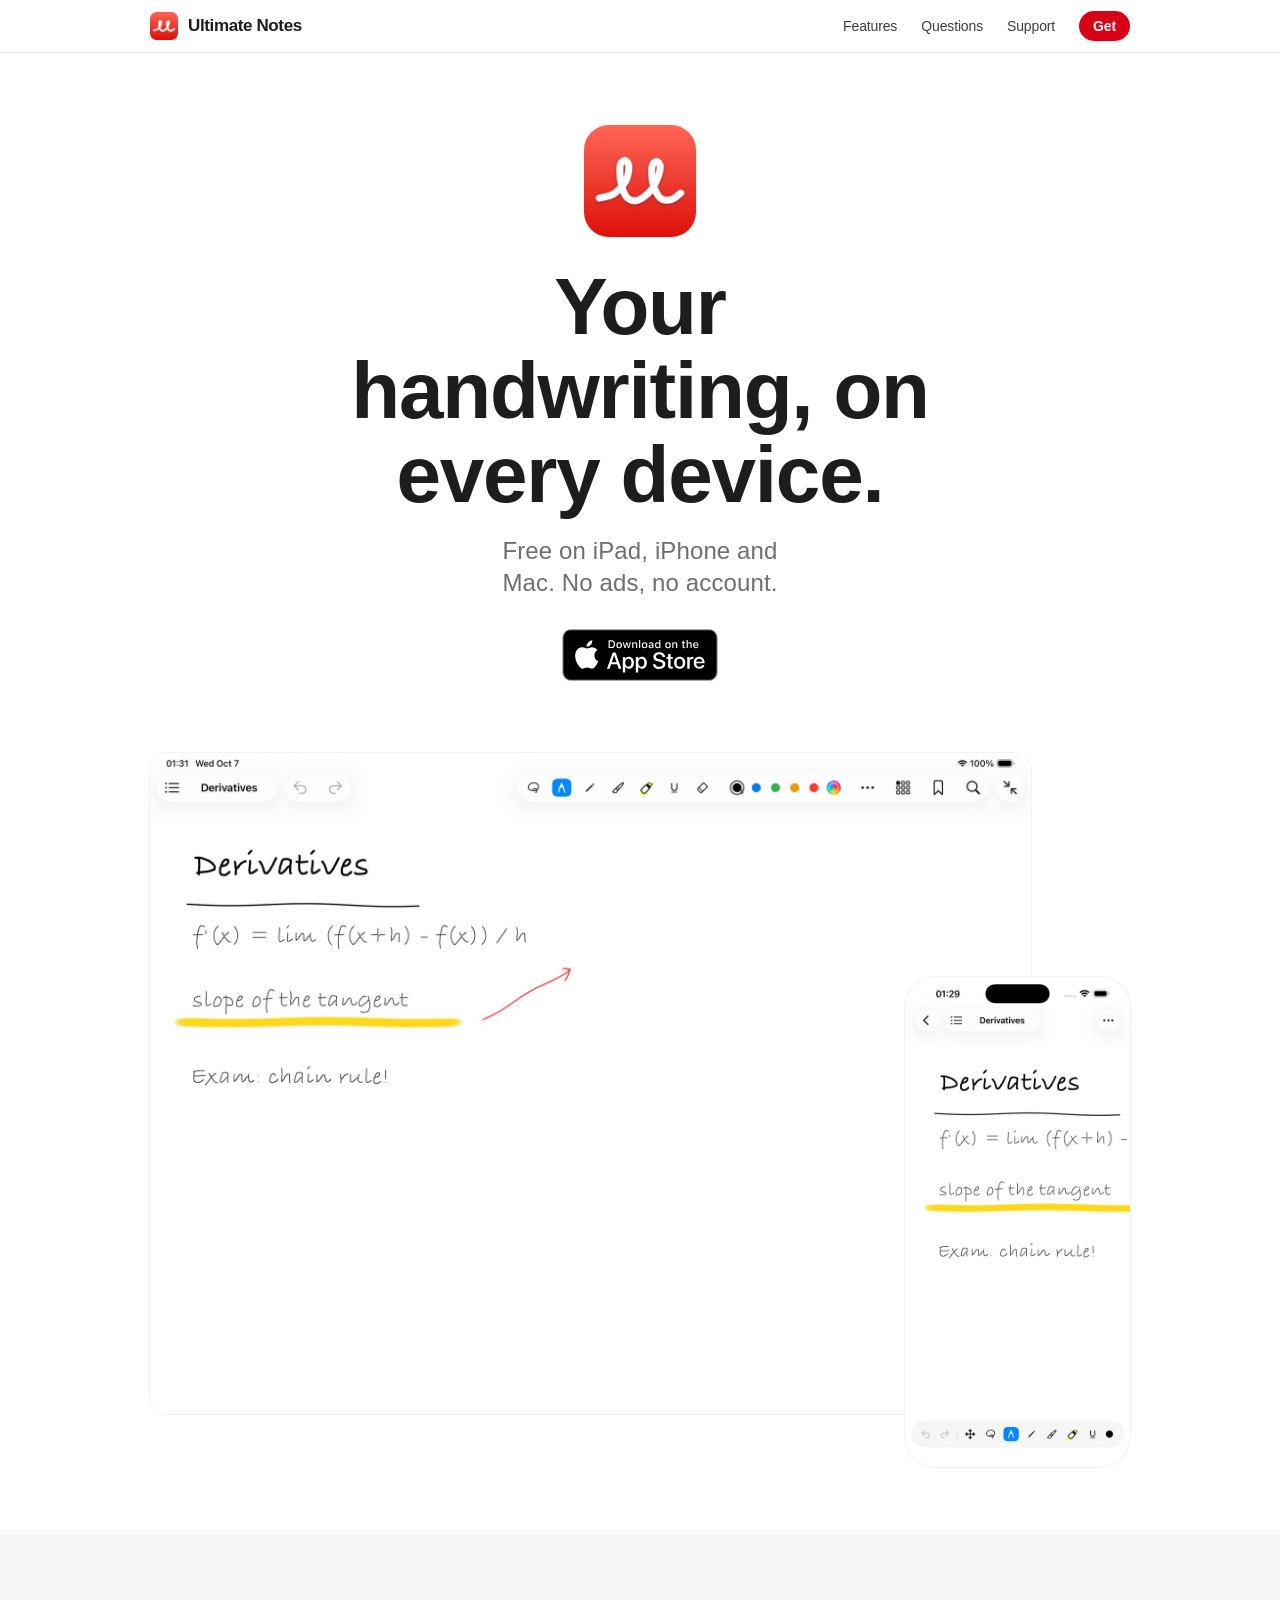
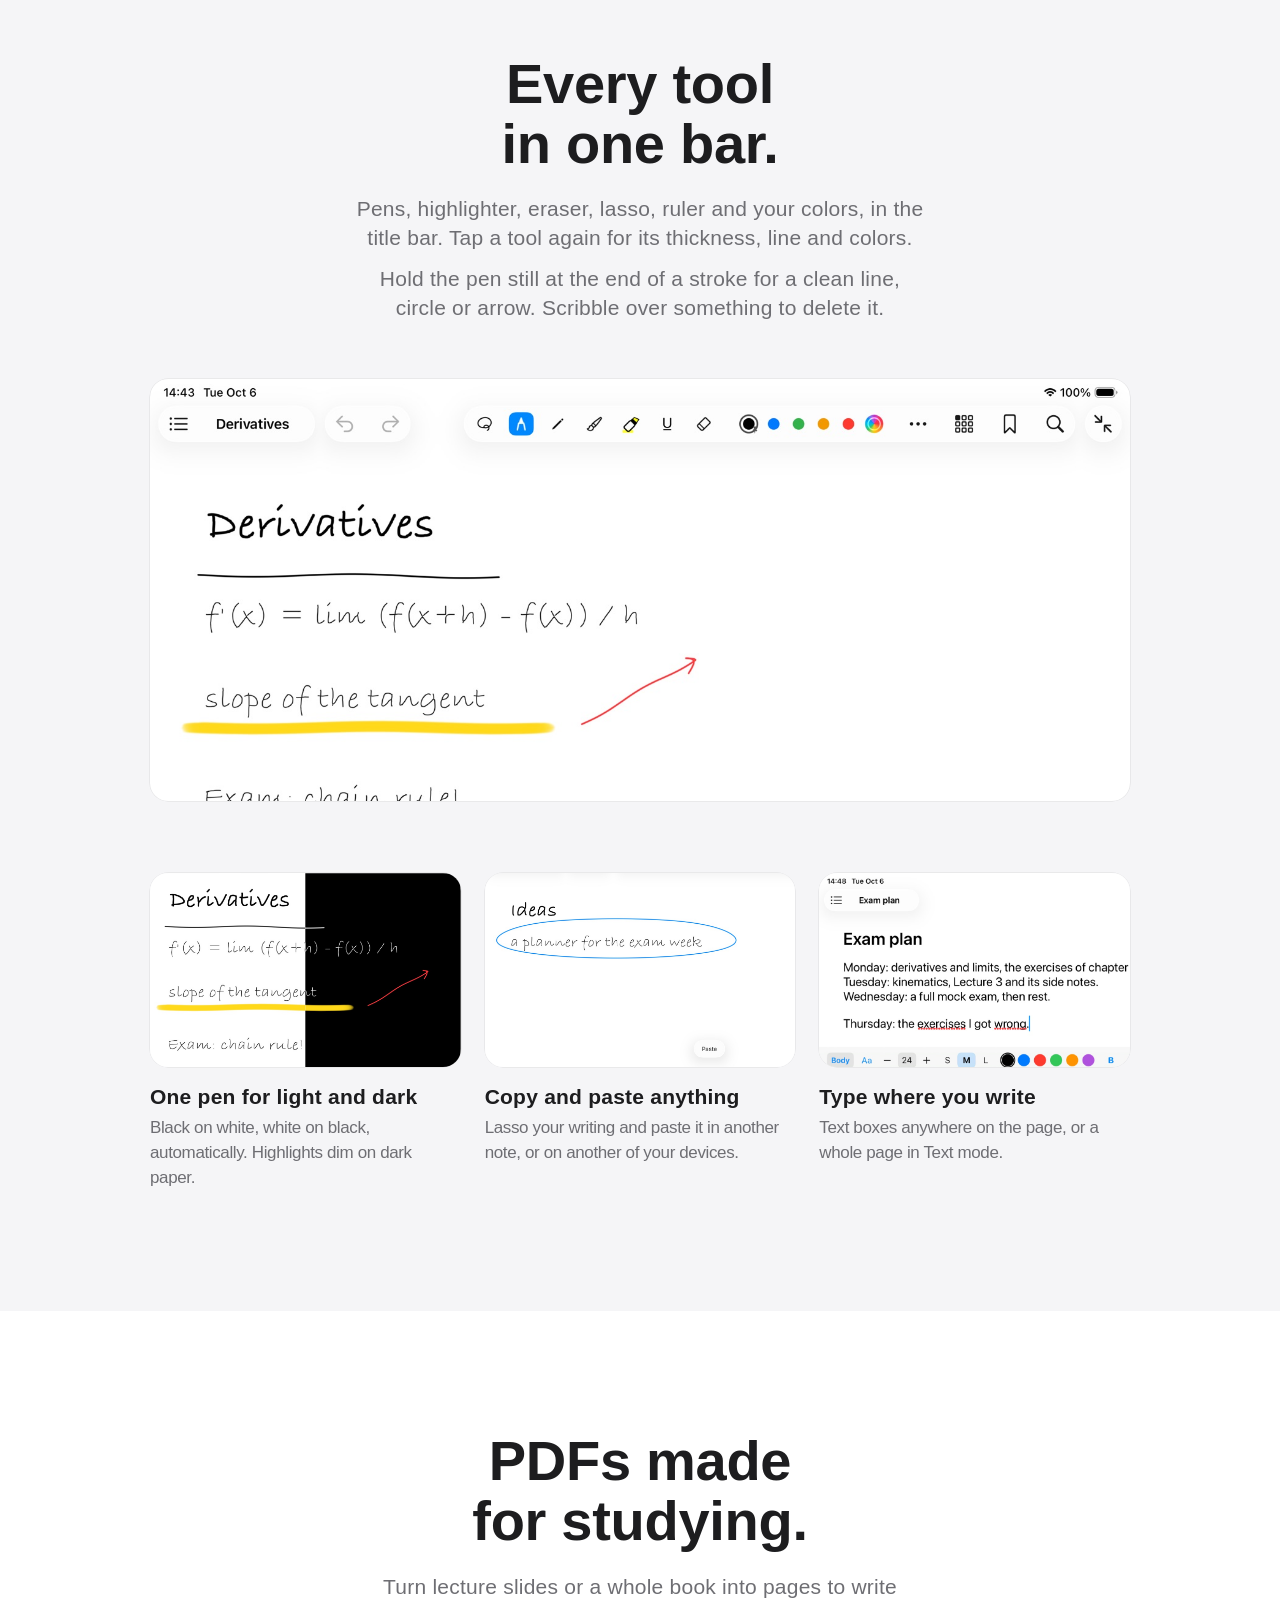
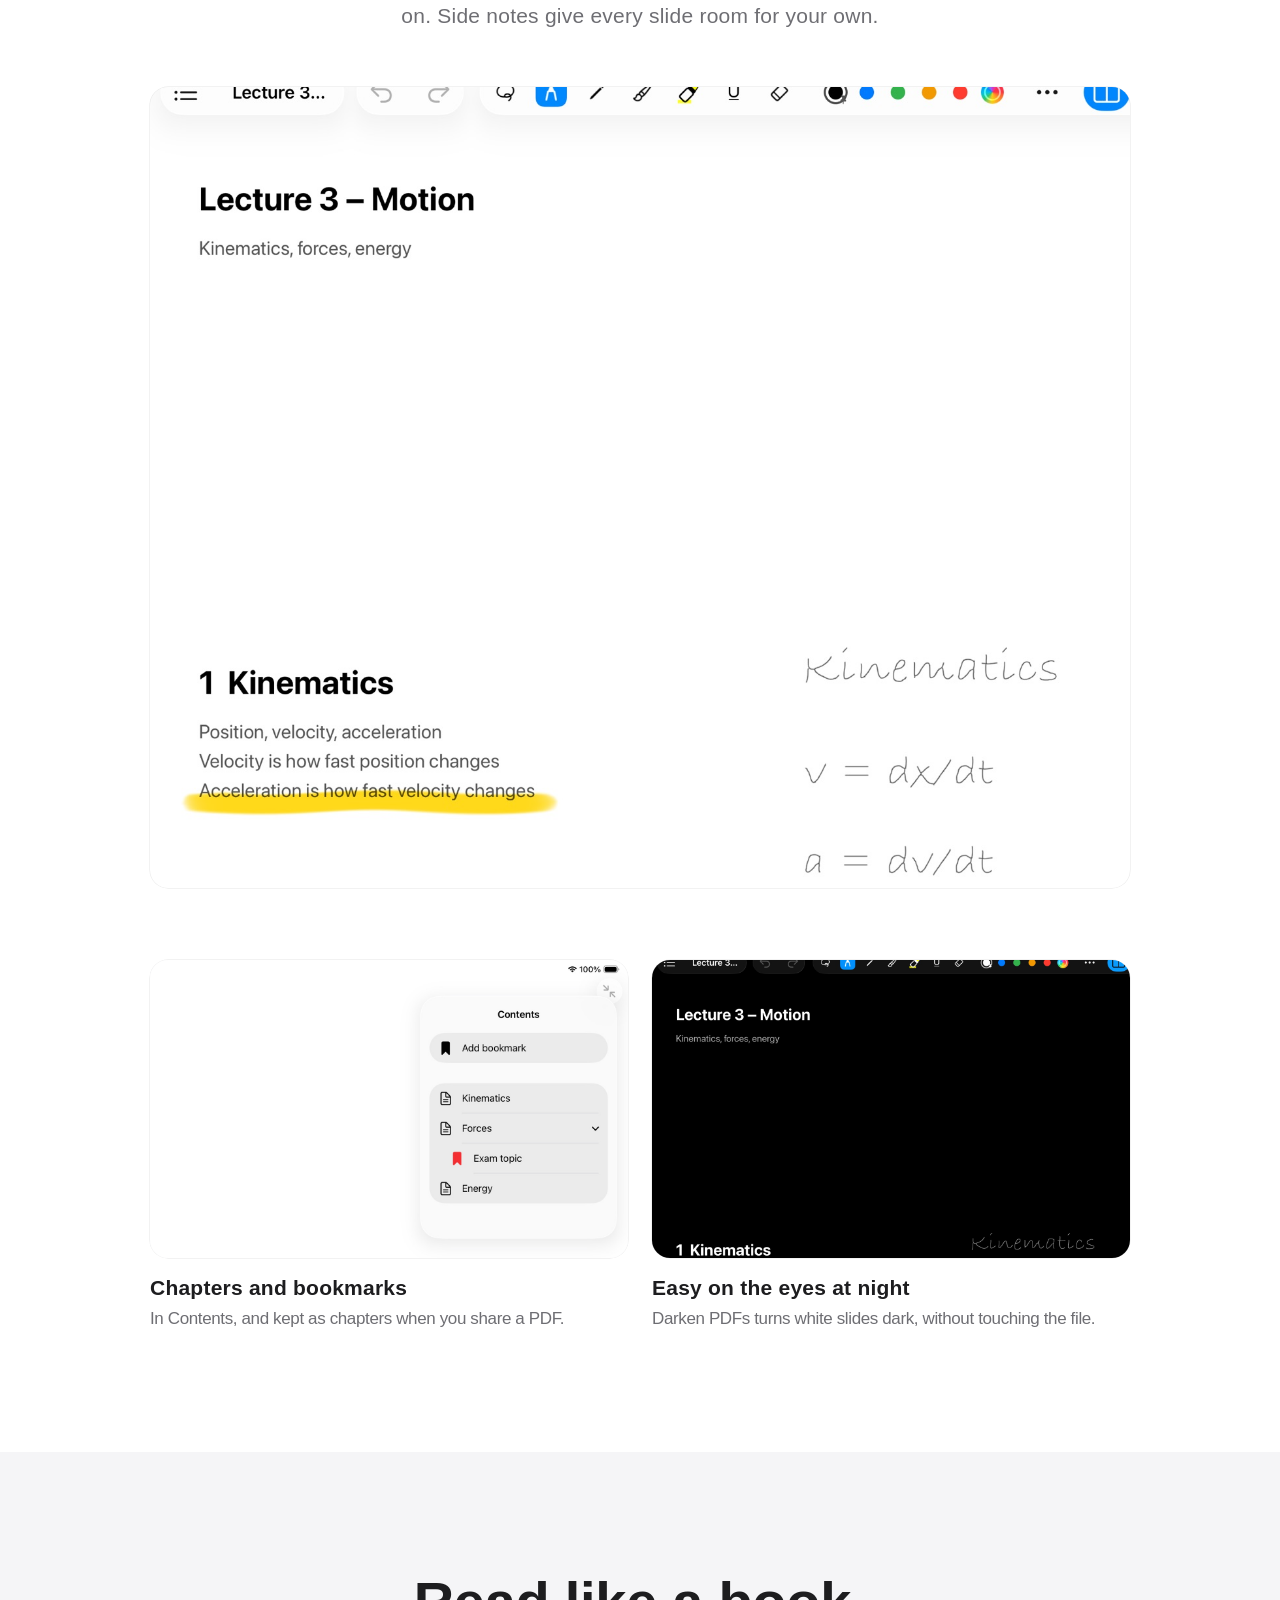
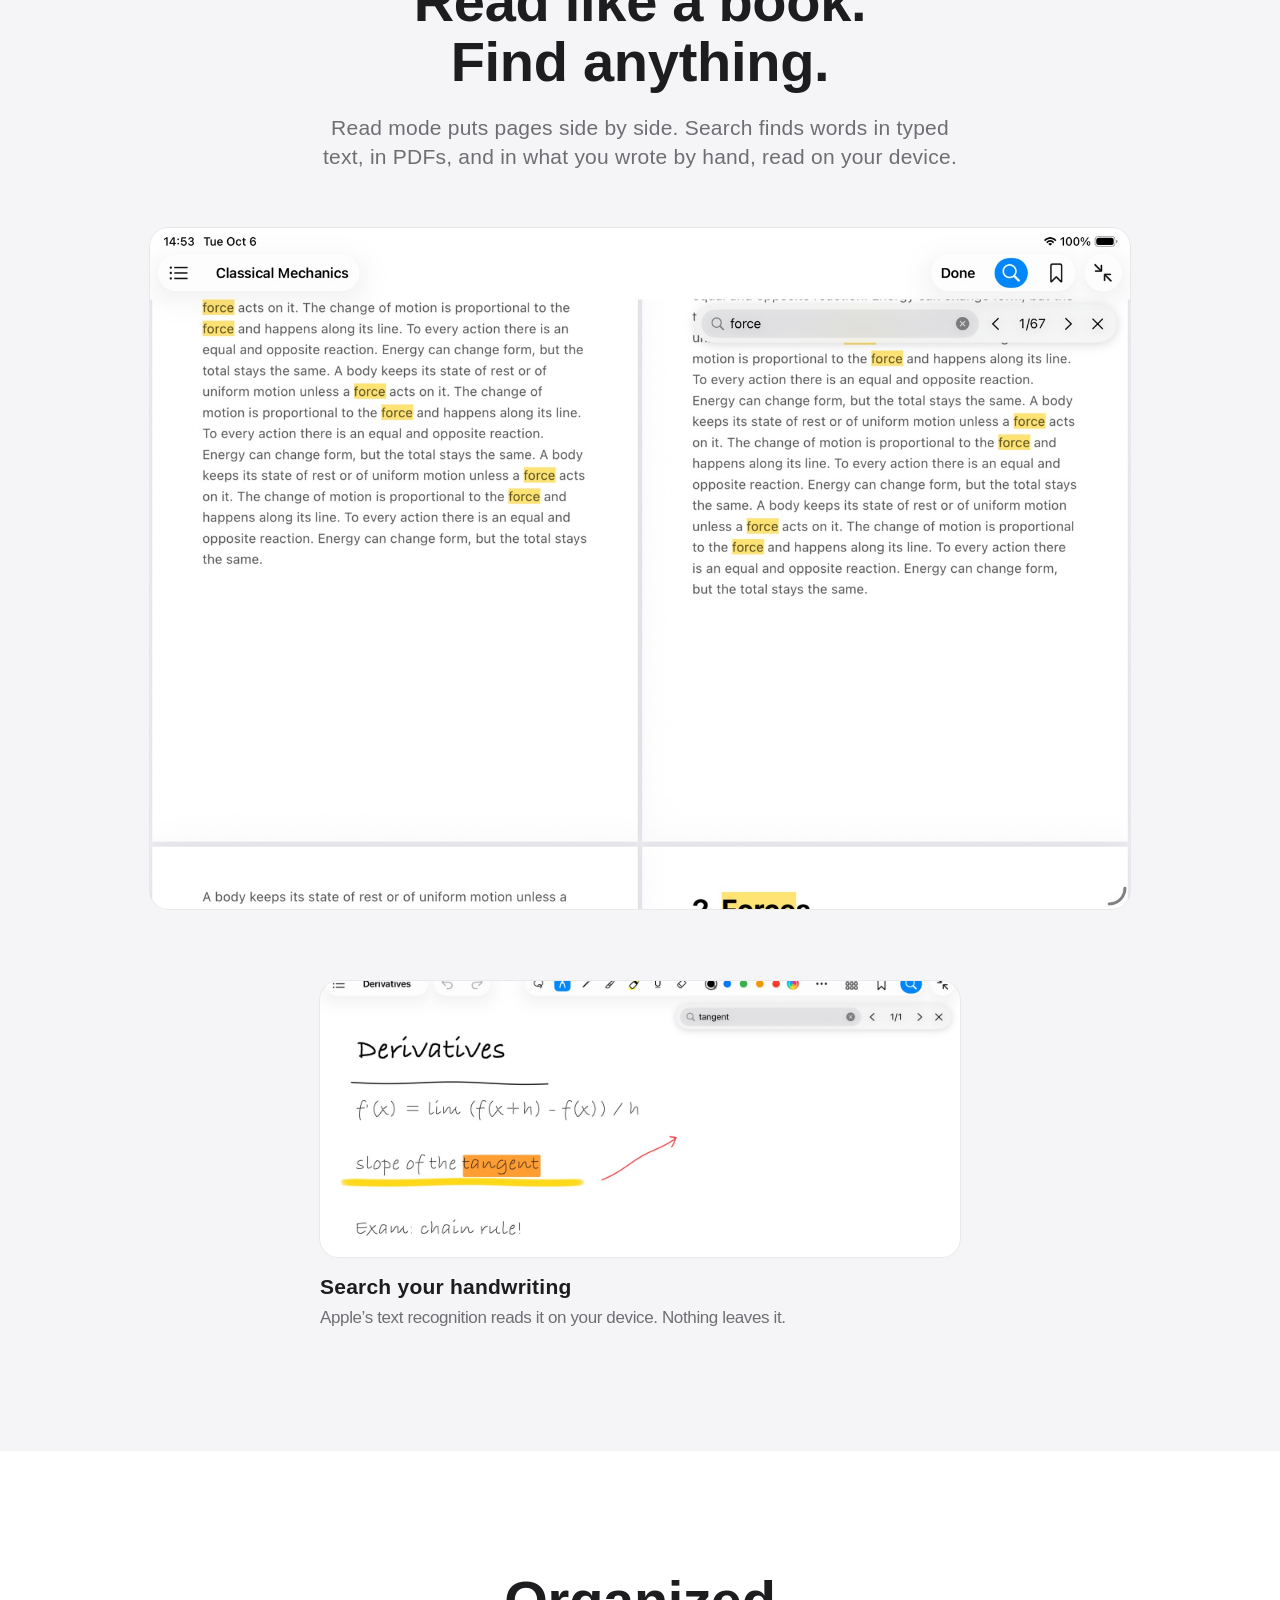
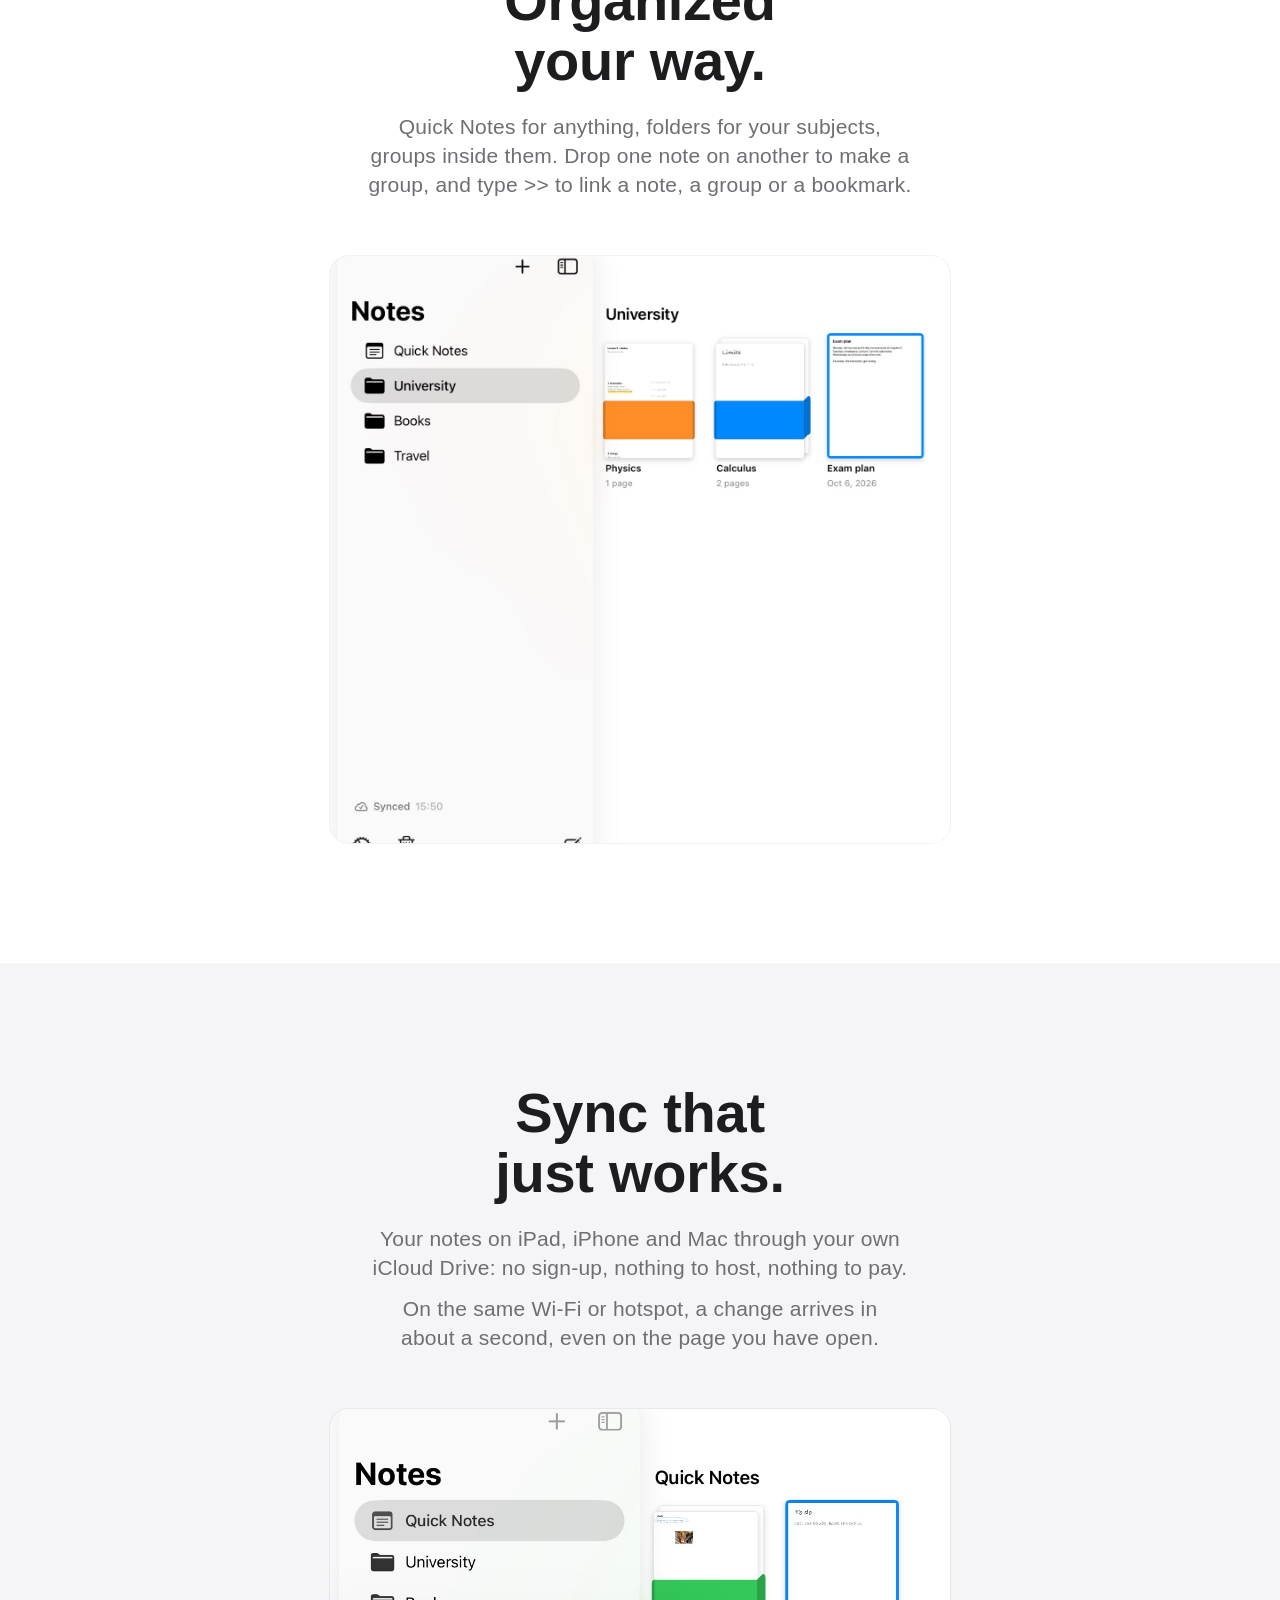
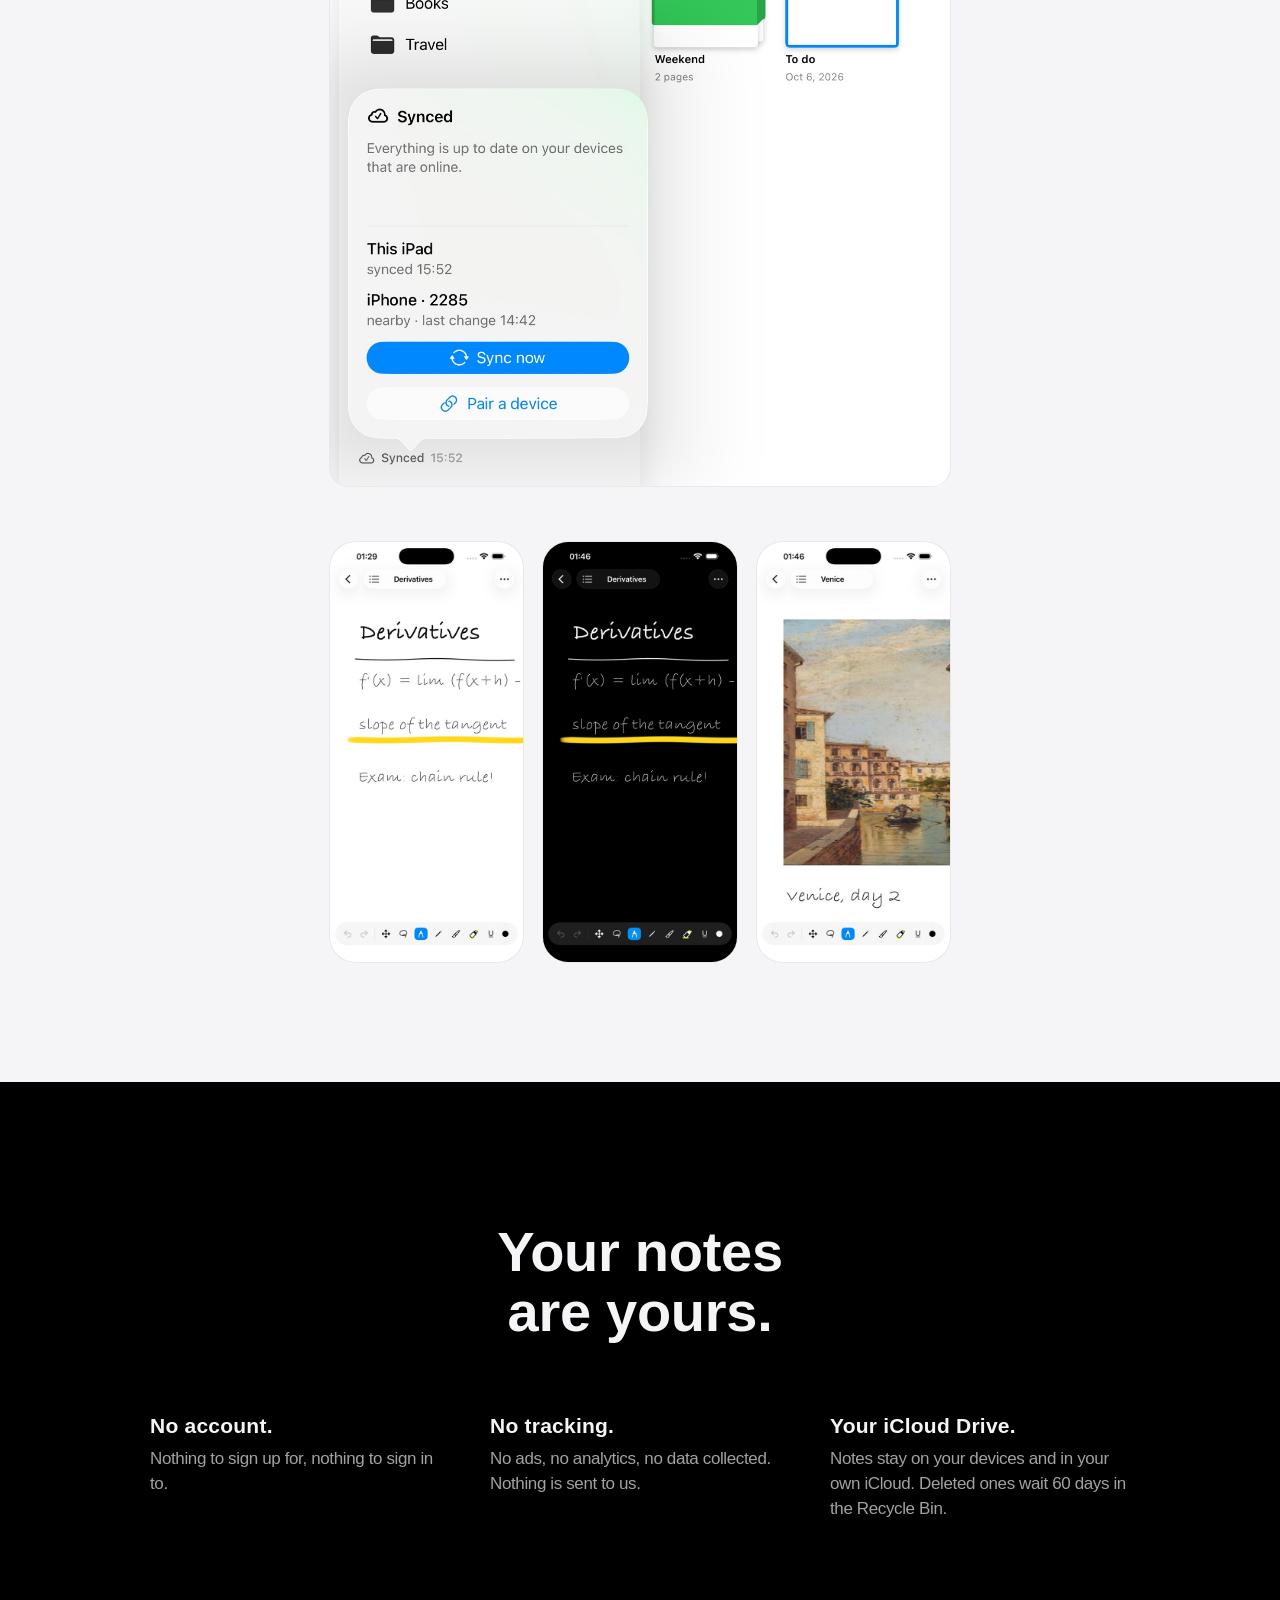
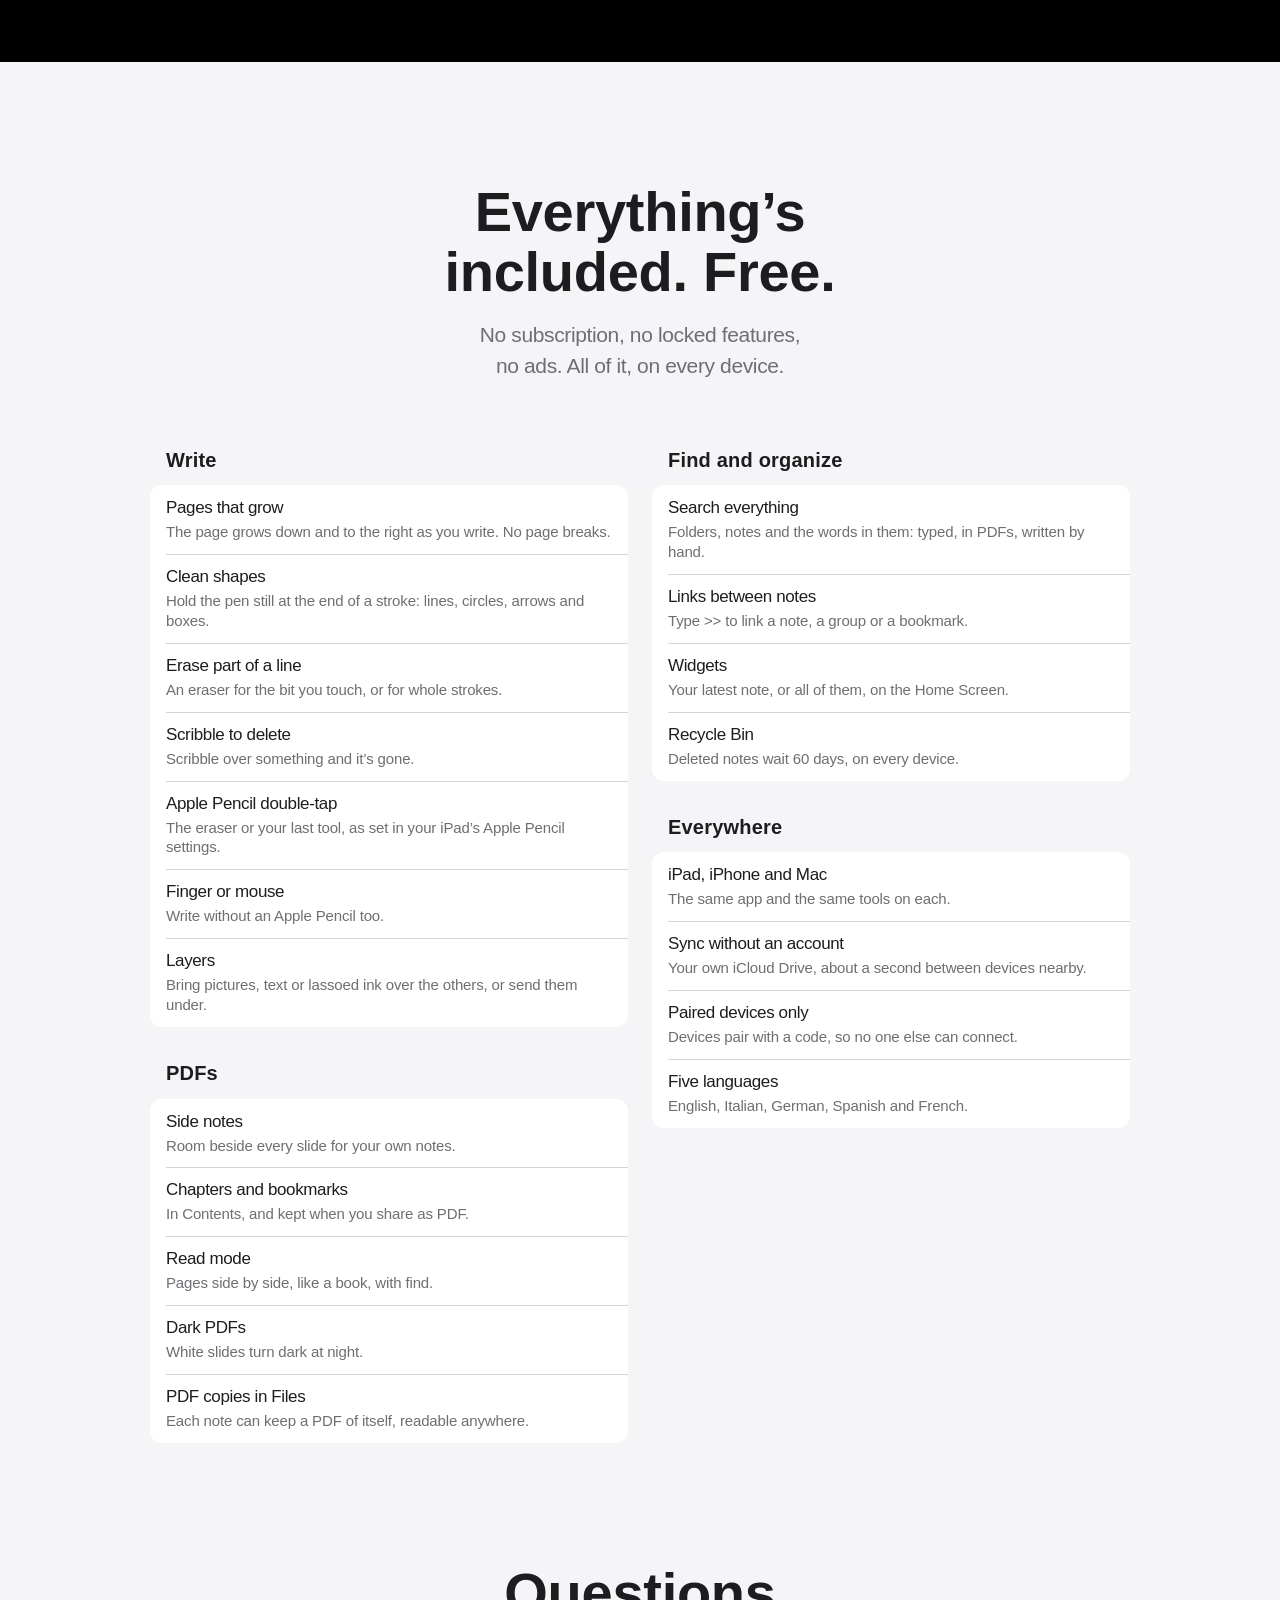
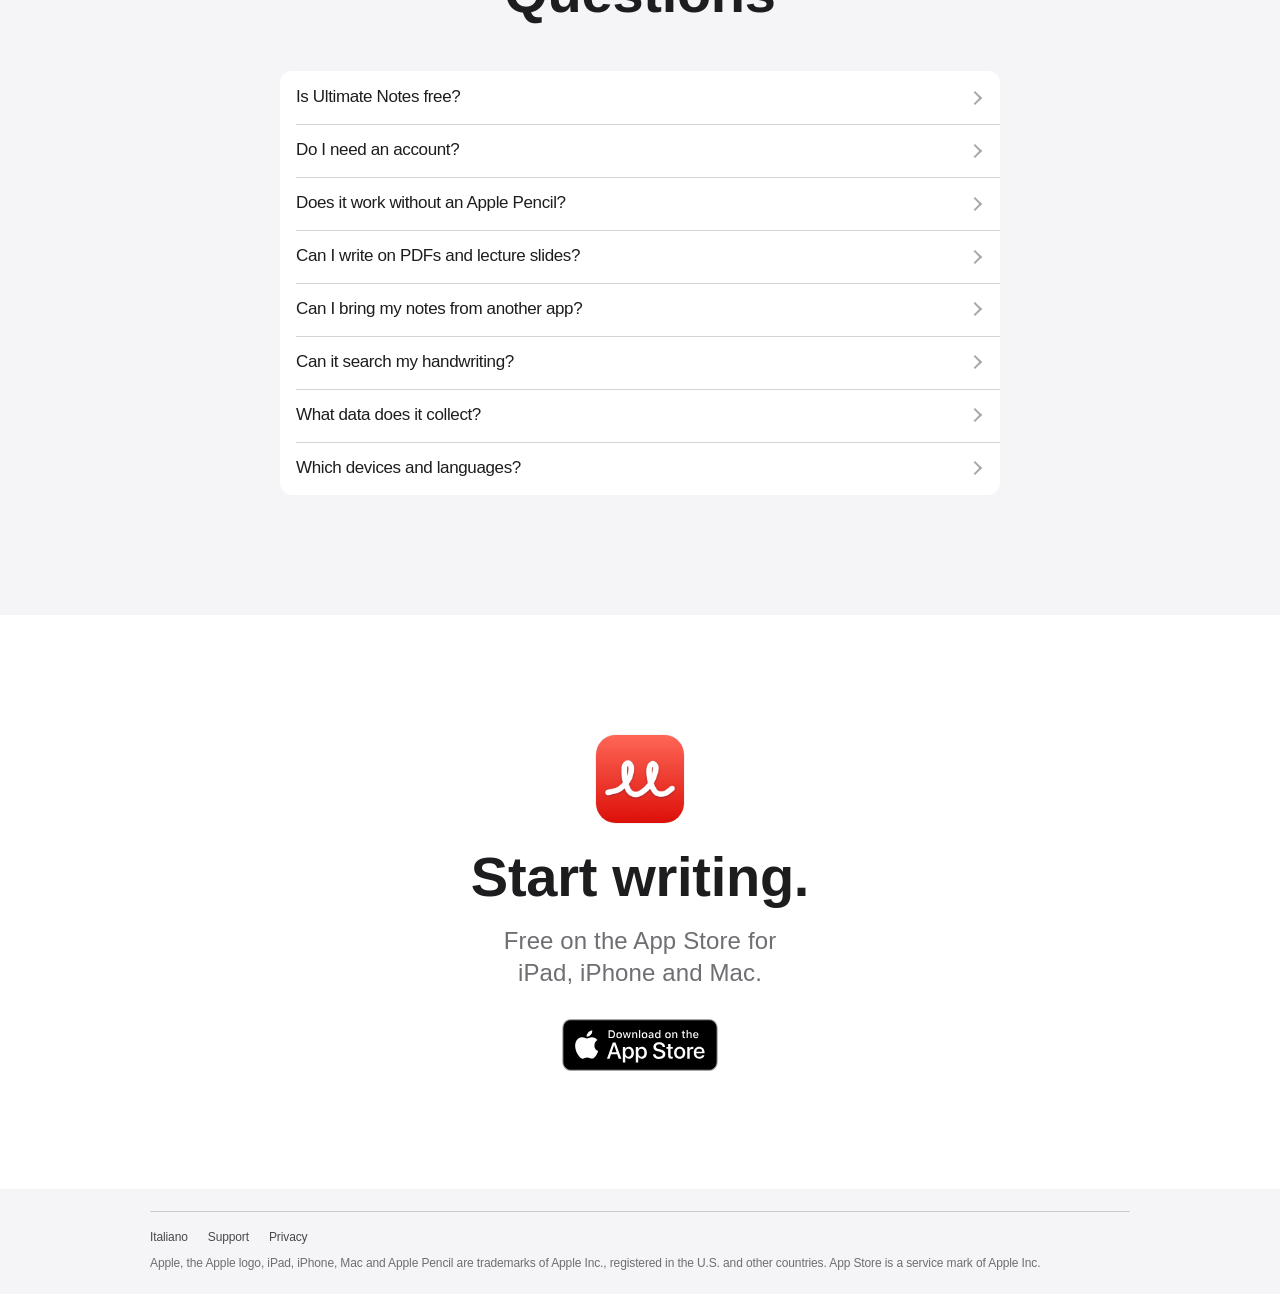
==== commit d1f5b9b4: "App Store badges hosted here: Apple's old badge address is gone" ====
--- a/index.html
+++ b/index.html
@@ -44,7 +44,7 @@
   <img class="app-icon" src="icon.png" alt="" width="112" height="112">
   <h1>Your handwriting, on every device.</h1>
   <p class="sub">Free on iPad, iPhone and Mac. No ads, no account.</p>
-  <a class="badge" href="https://apps.apple.com/app/id6821194922"><img src="https://tools.applemarketingtools.com/api/badges/download-on-the-app-store/black/en-us?size=250x83" alt="Download on the App Store" width="156" height="52"></a>
+  <a class="badge" href="https://apps.apple.com/app/id6821194922"><picture><source srcset="img/app-store-white-en-us.svg" media="(prefers-color-scheme: dark)"><img src="img/app-store-black-en-us.svg" alt="Download on the App Store" width="156" height="52"></picture></a>
   <div class="devices">
     <img class="shot" src="img/hero-ipad.jpg" alt="A handwritten note about derivatives on iPad">
     <img class="shot phone" src="img/hero-phone.jpg" alt="The same note on iPhone">
@@ -117,7 +117,7 @@
   <img class="app-icon" src="icon.png" alt="" width="88" height="88" loading="lazy">
   <h2>Start writing.</h2>
   <p class="sub">Free on the App Store for iPad, iPhone and Mac.</p>
-  <a class="badge" href="https://apps.apple.com/app/id6821194922"><img src="https://tools.applemarketingtools.com/api/badges/download-on-the-app-store/black/en-us?size=250x83" alt="Download on the App Store" width="156" height="52"></a>
+  <a class="badge" href="https://apps.apple.com/app/id6821194922"><picture><source srcset="img/app-store-white-en-us.svg" media="(prefers-color-scheme: dark)"><img src="img/app-store-black-en-us.svg" alt="Download on the App Store" width="156" height="52"></picture></a>
 </section>
 
 <footer class="foot">
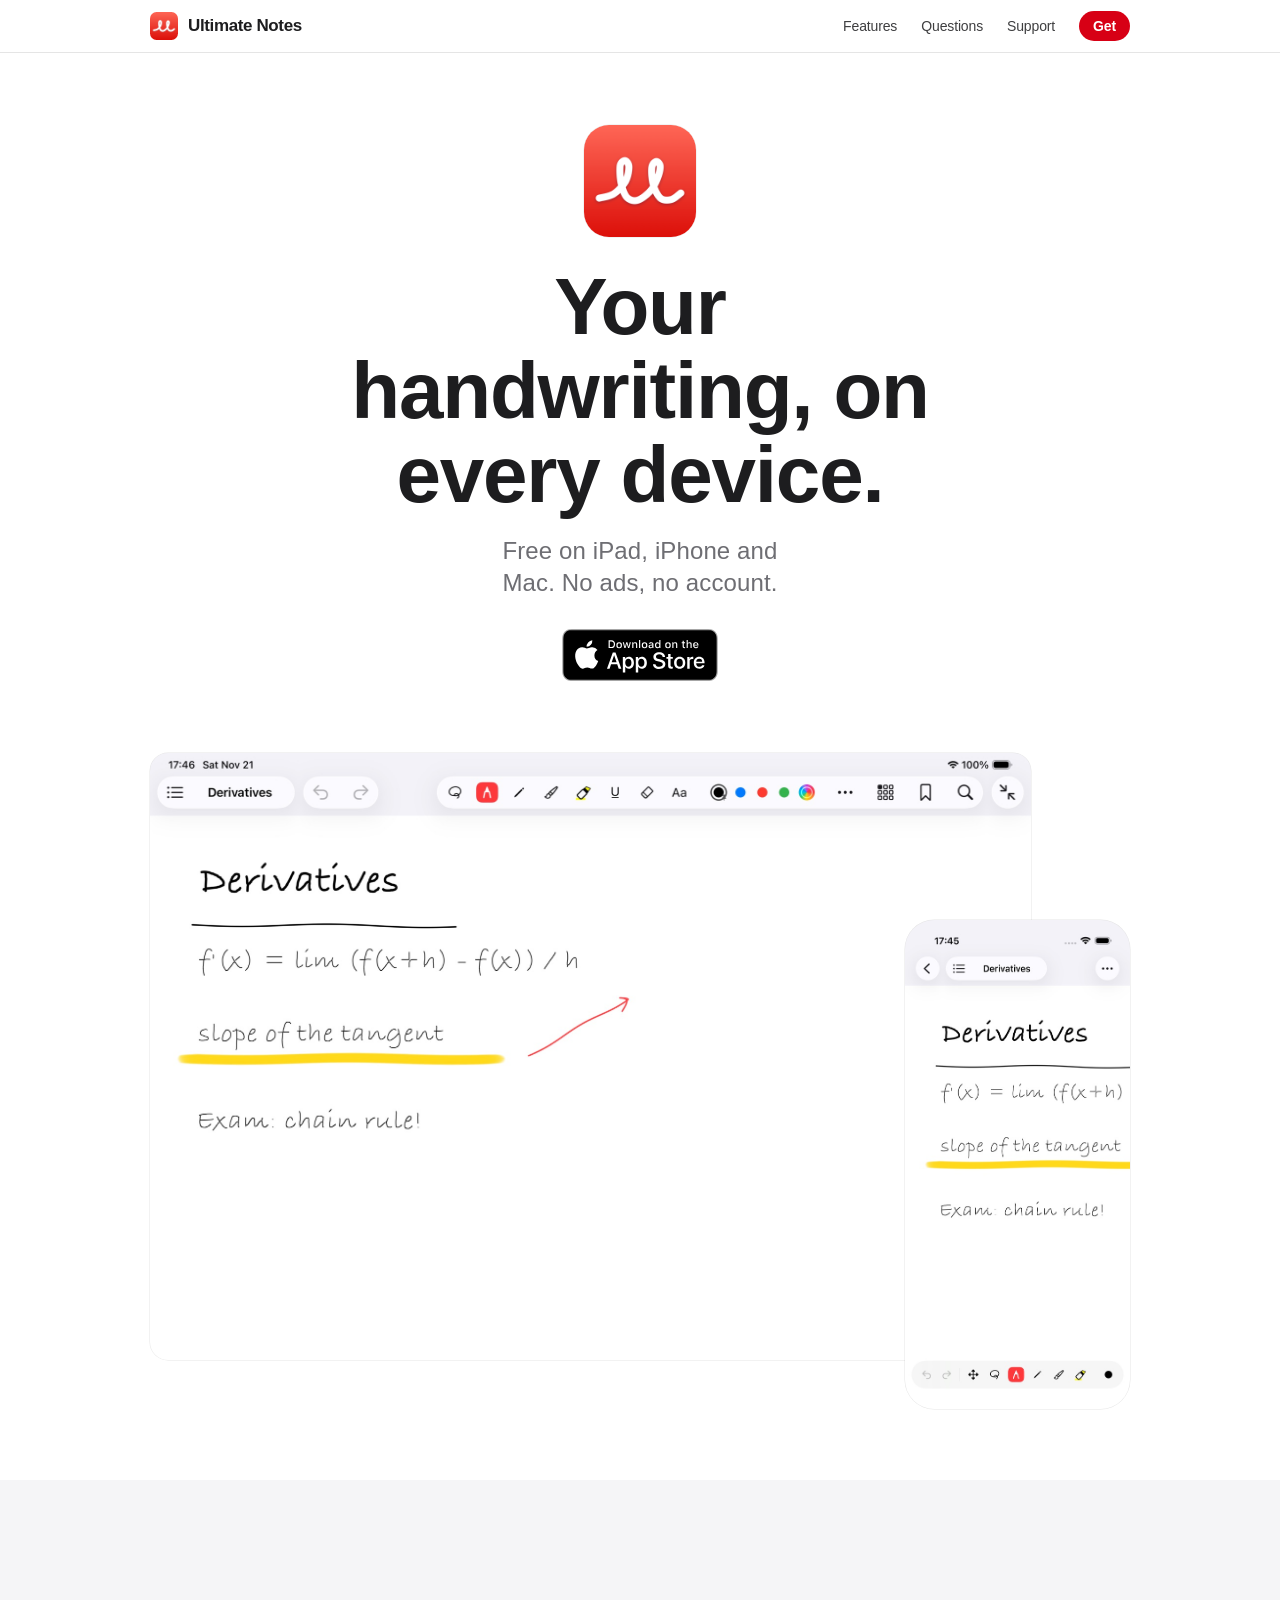
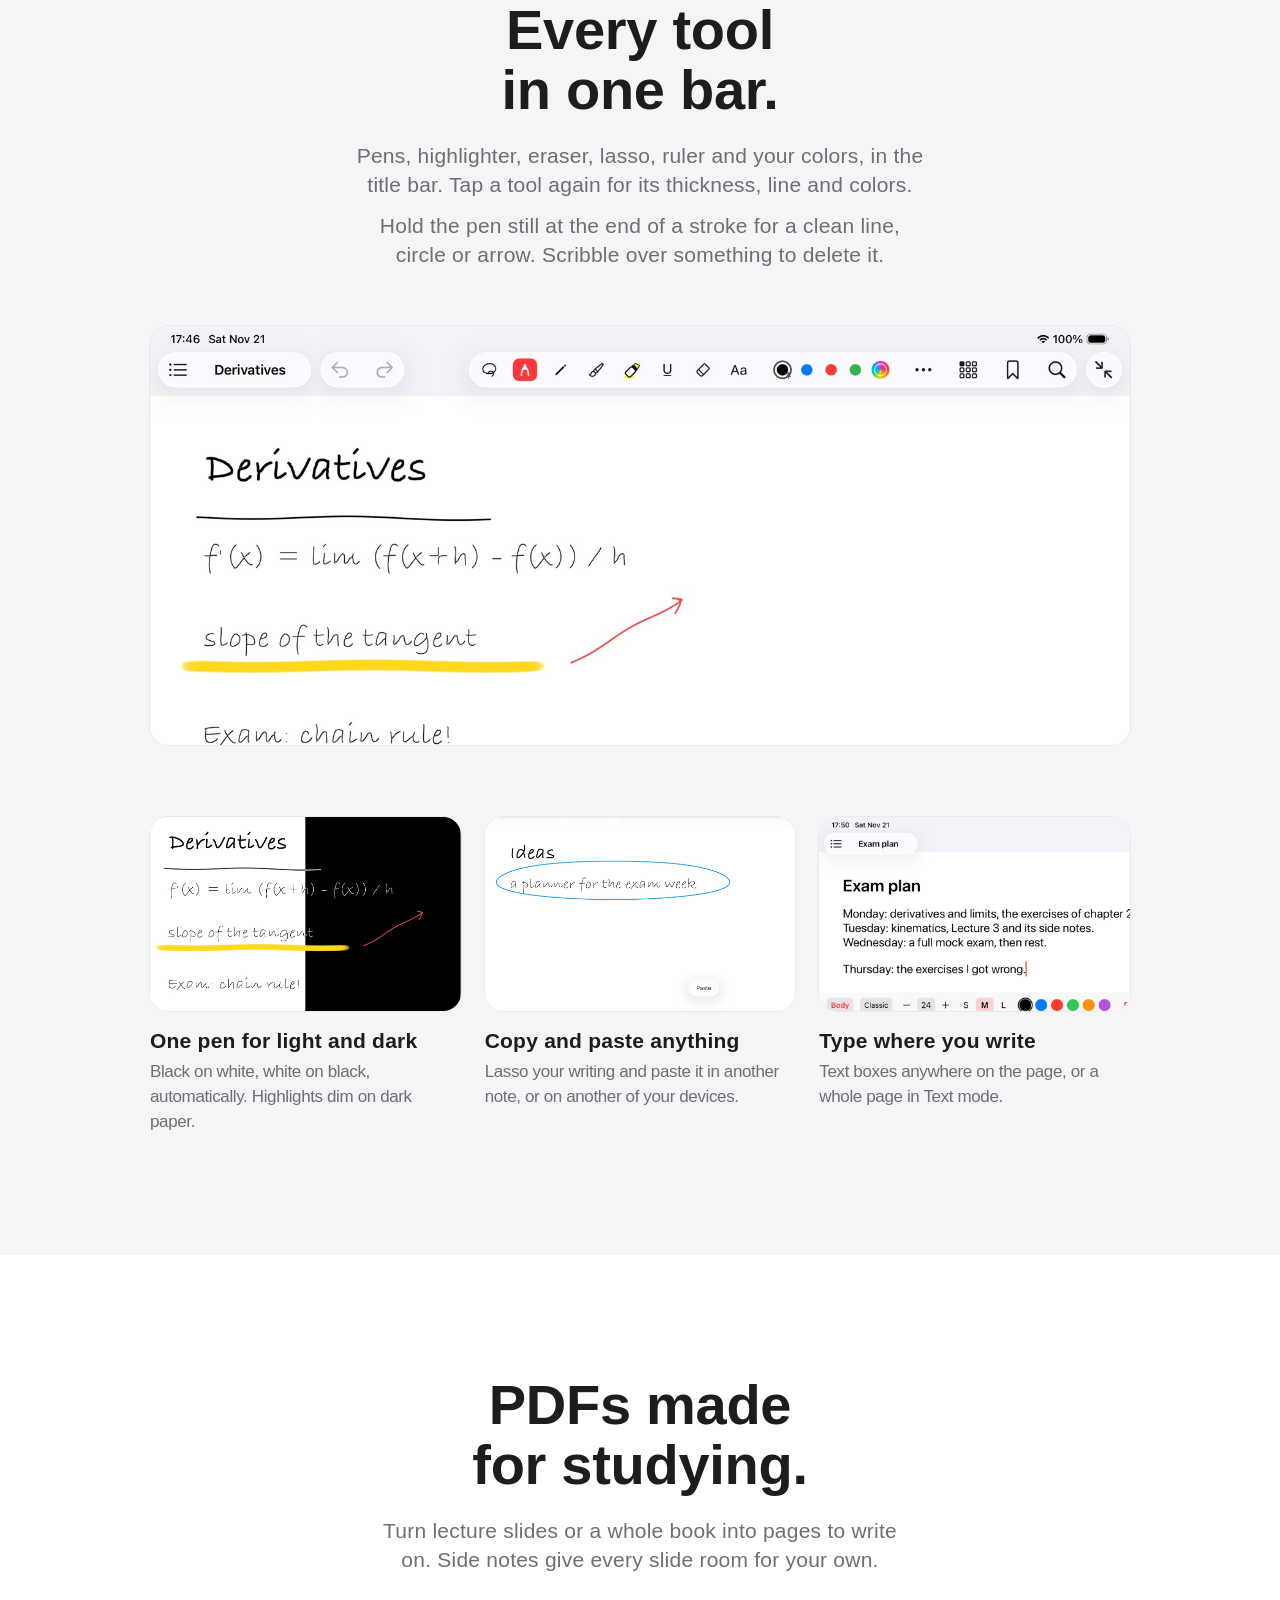
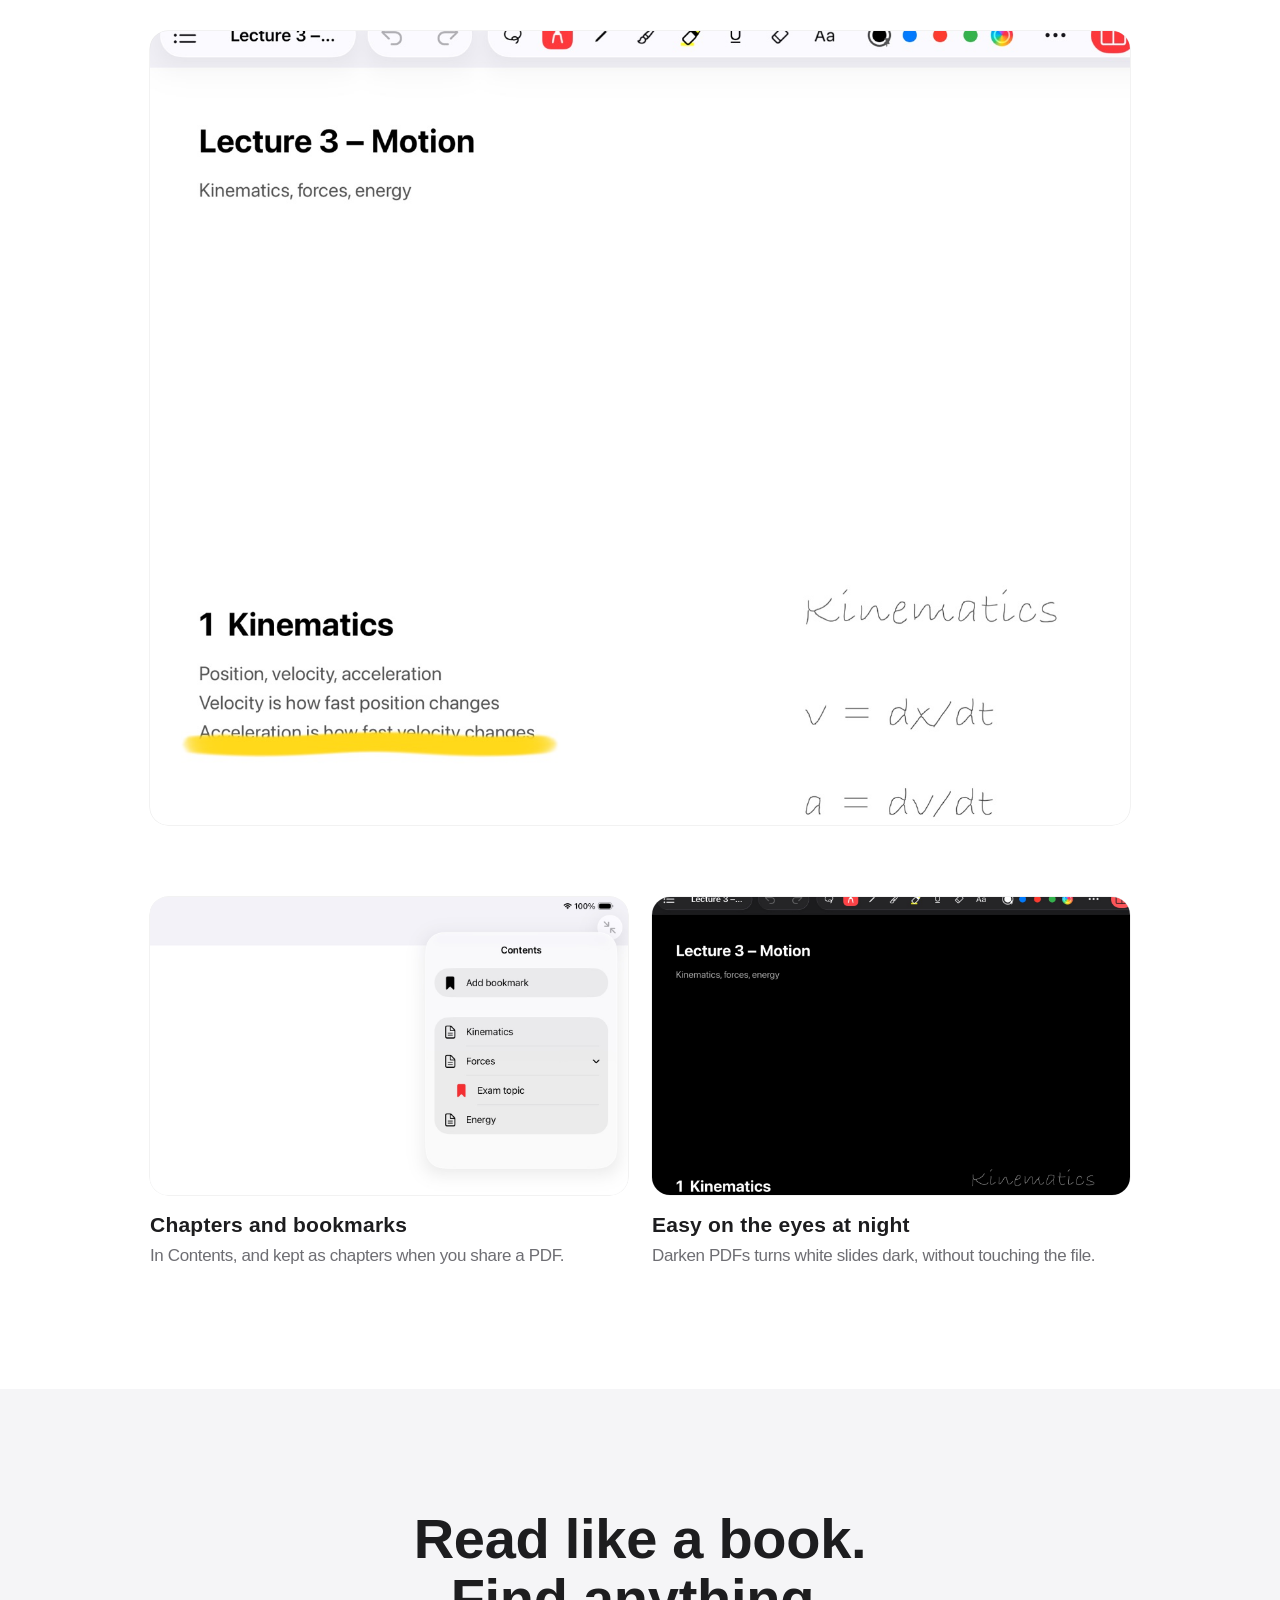
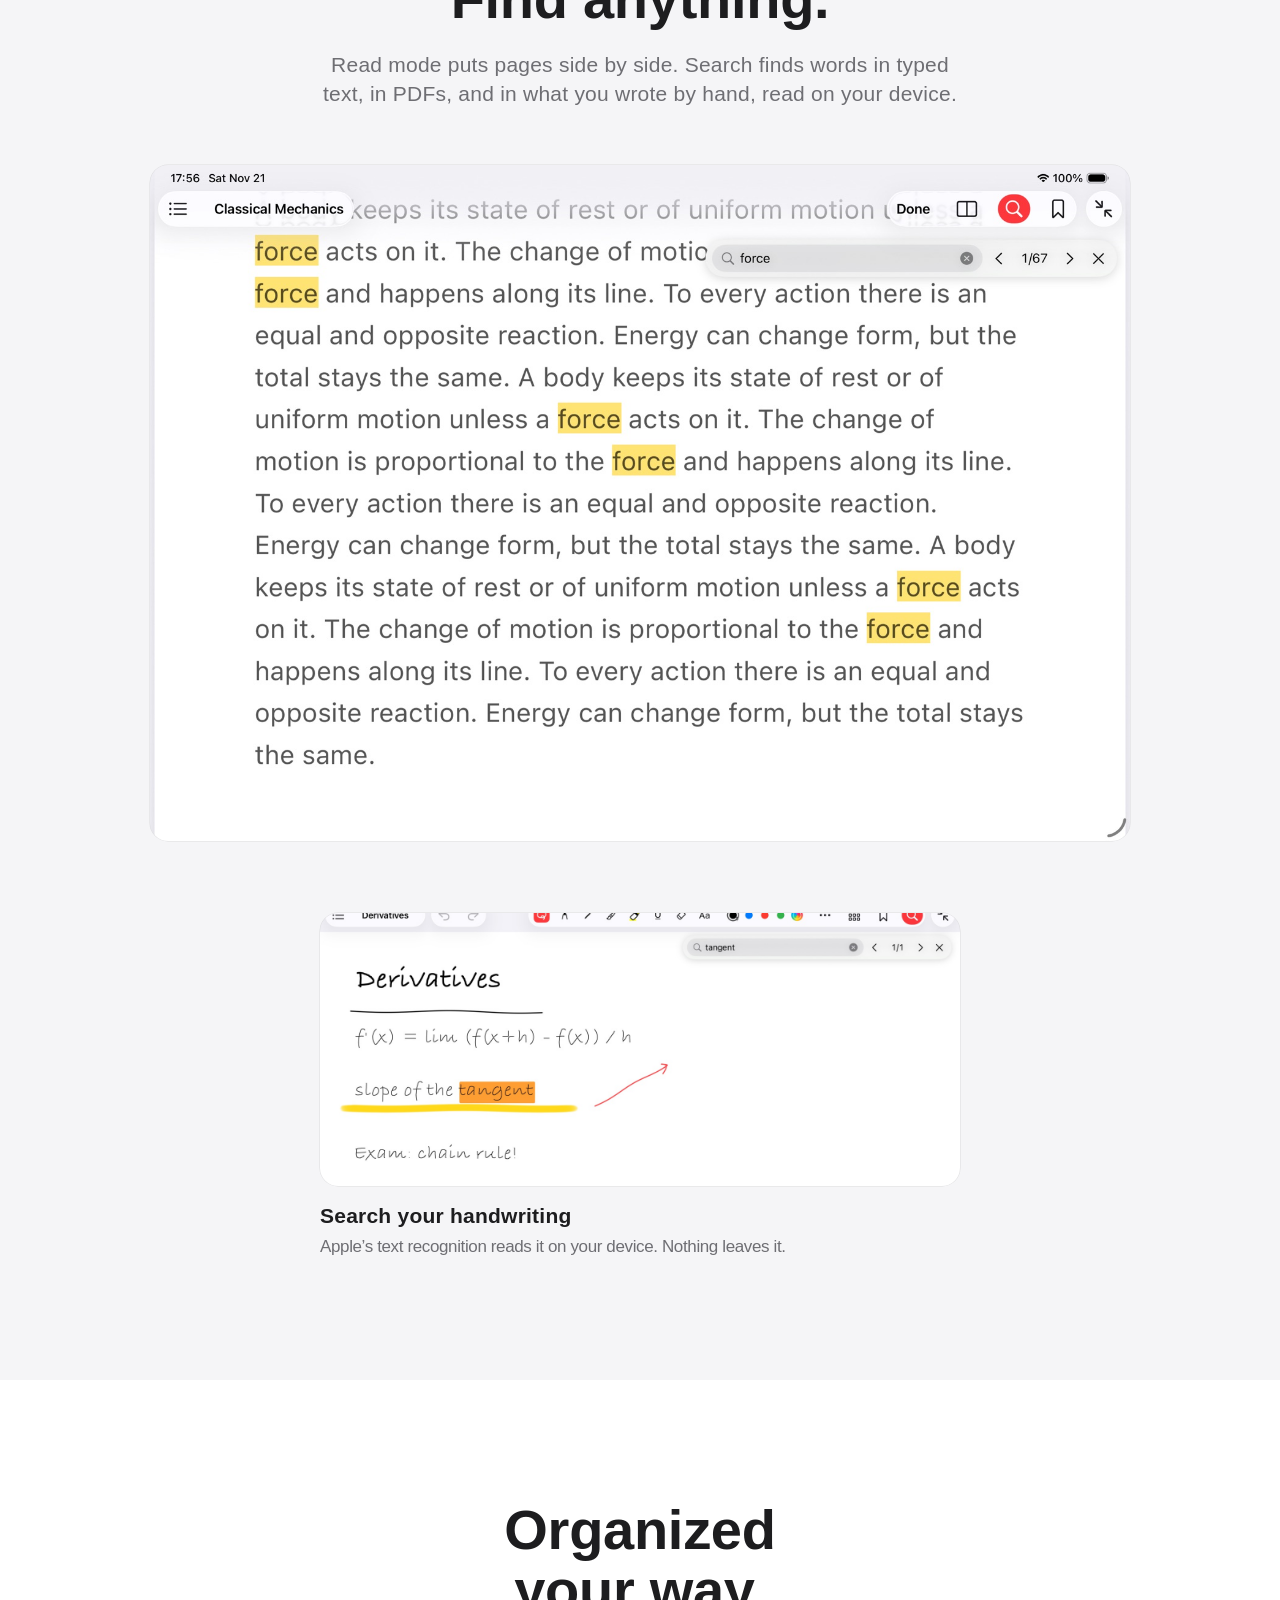
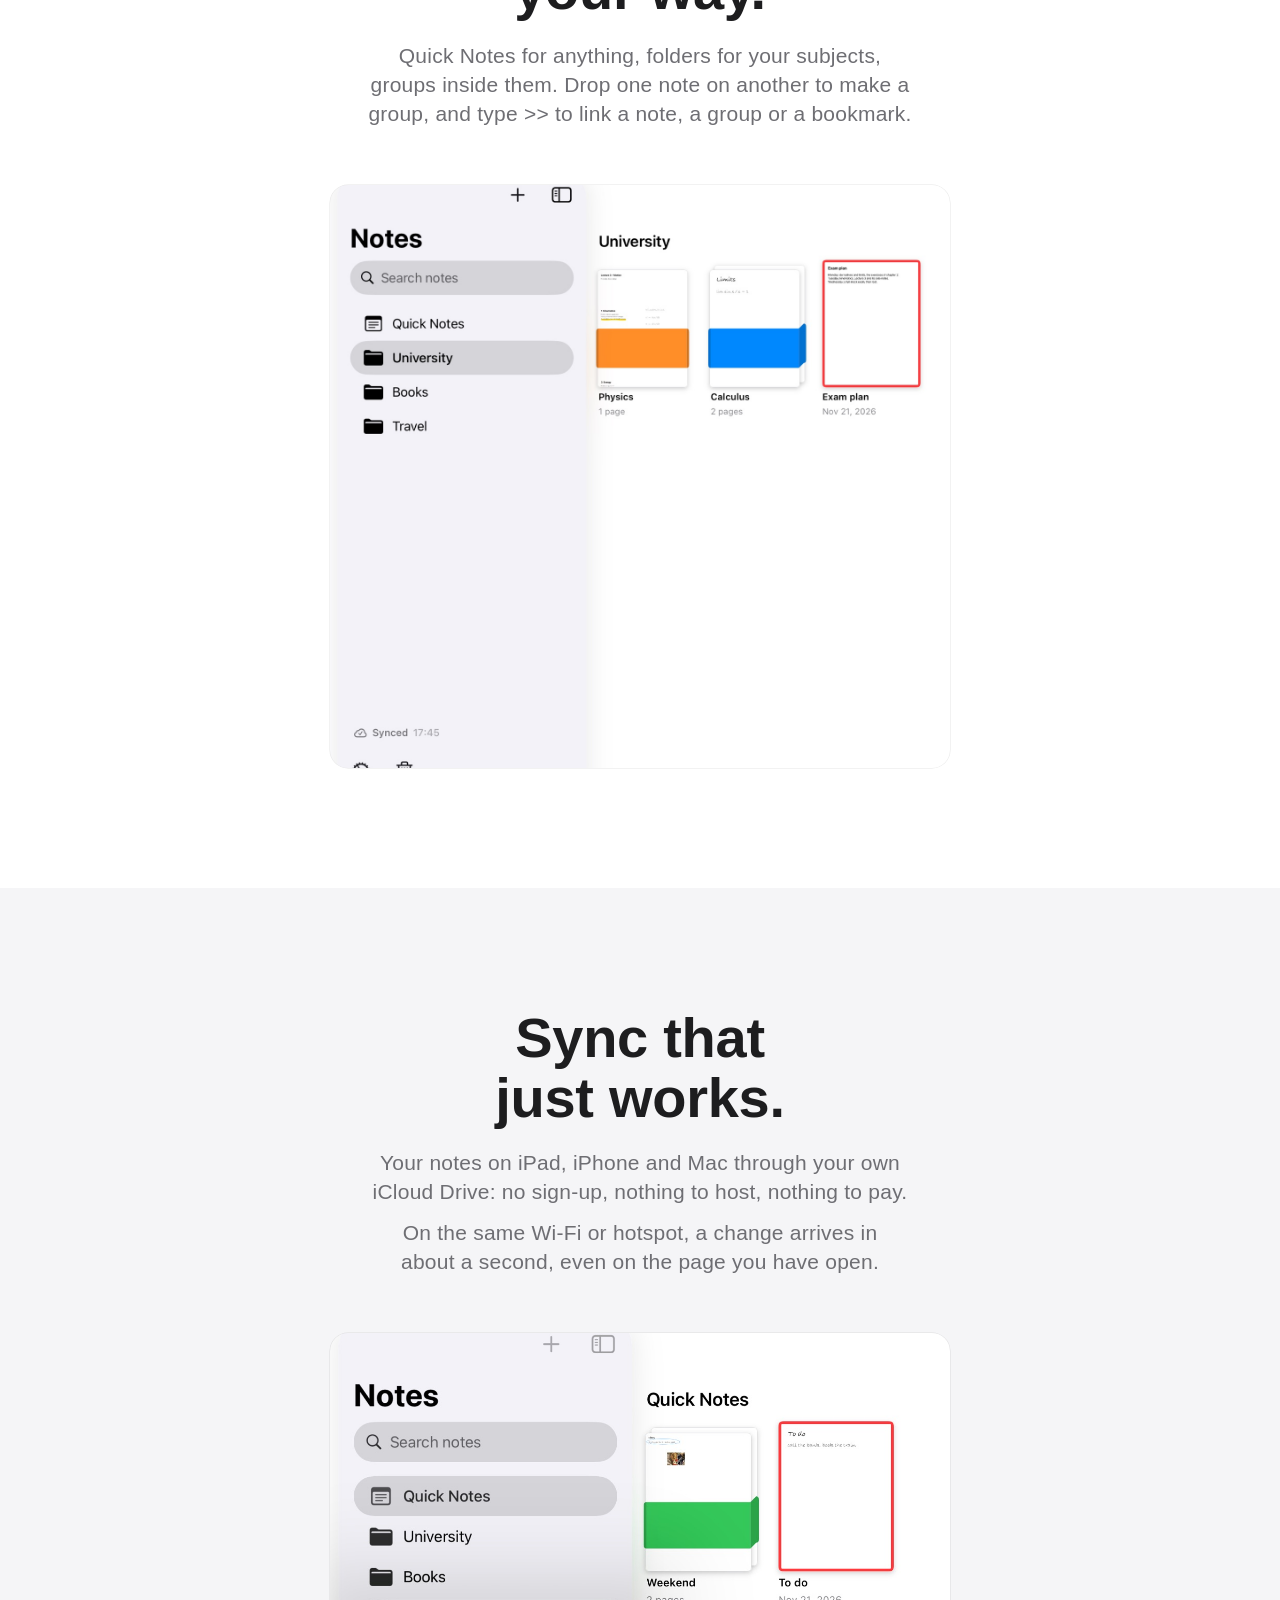
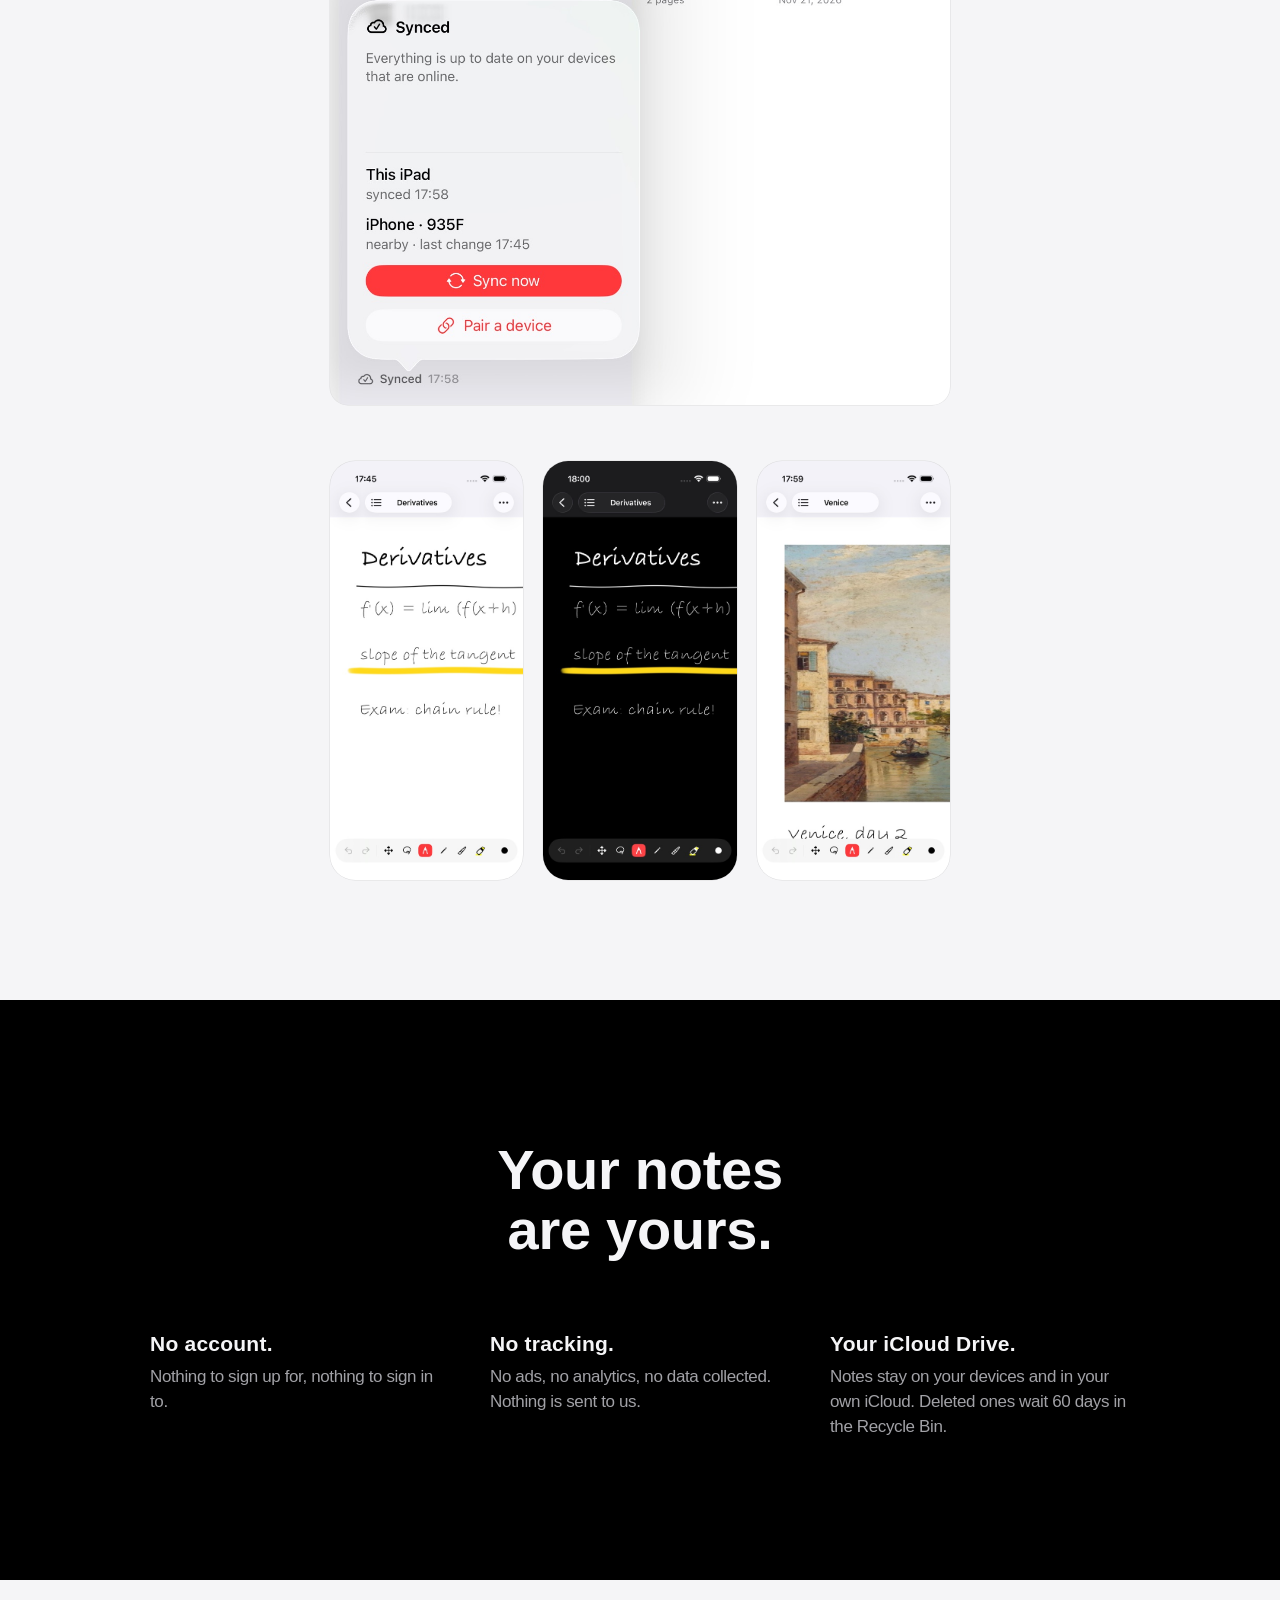
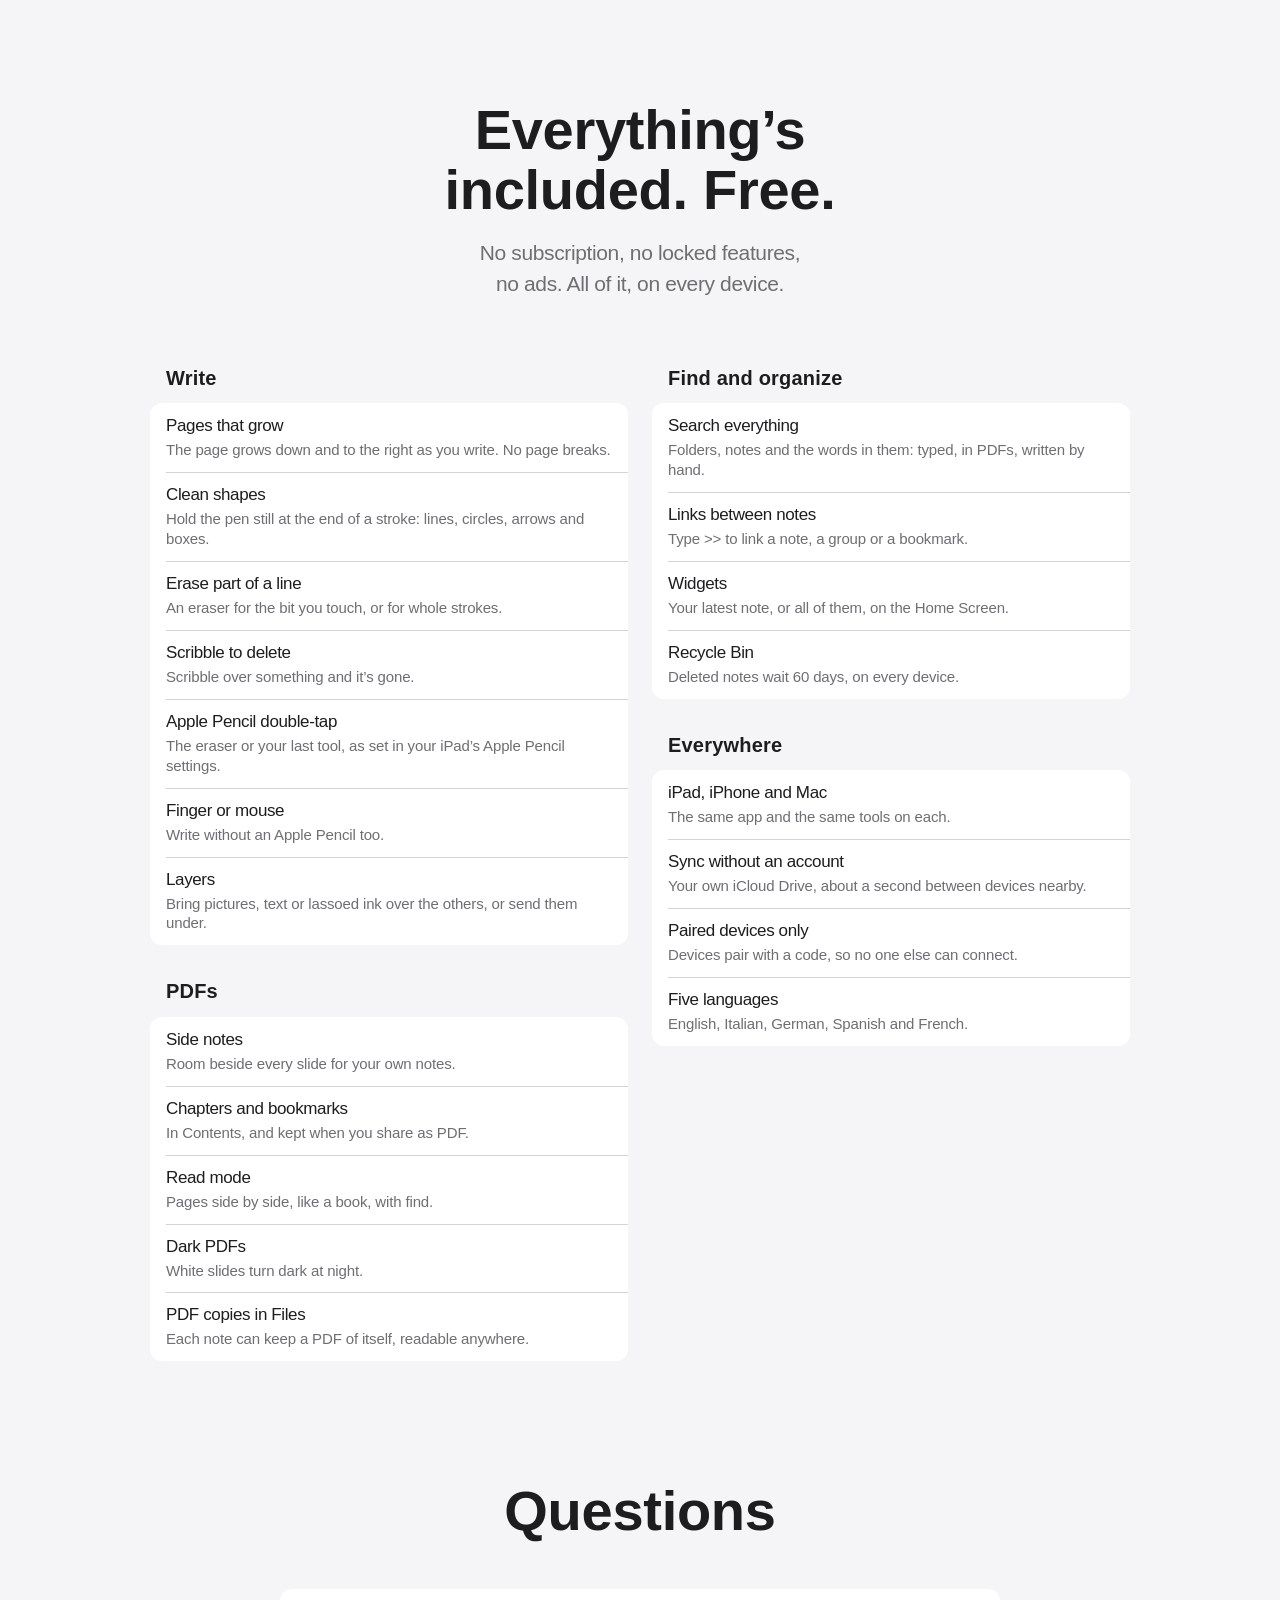
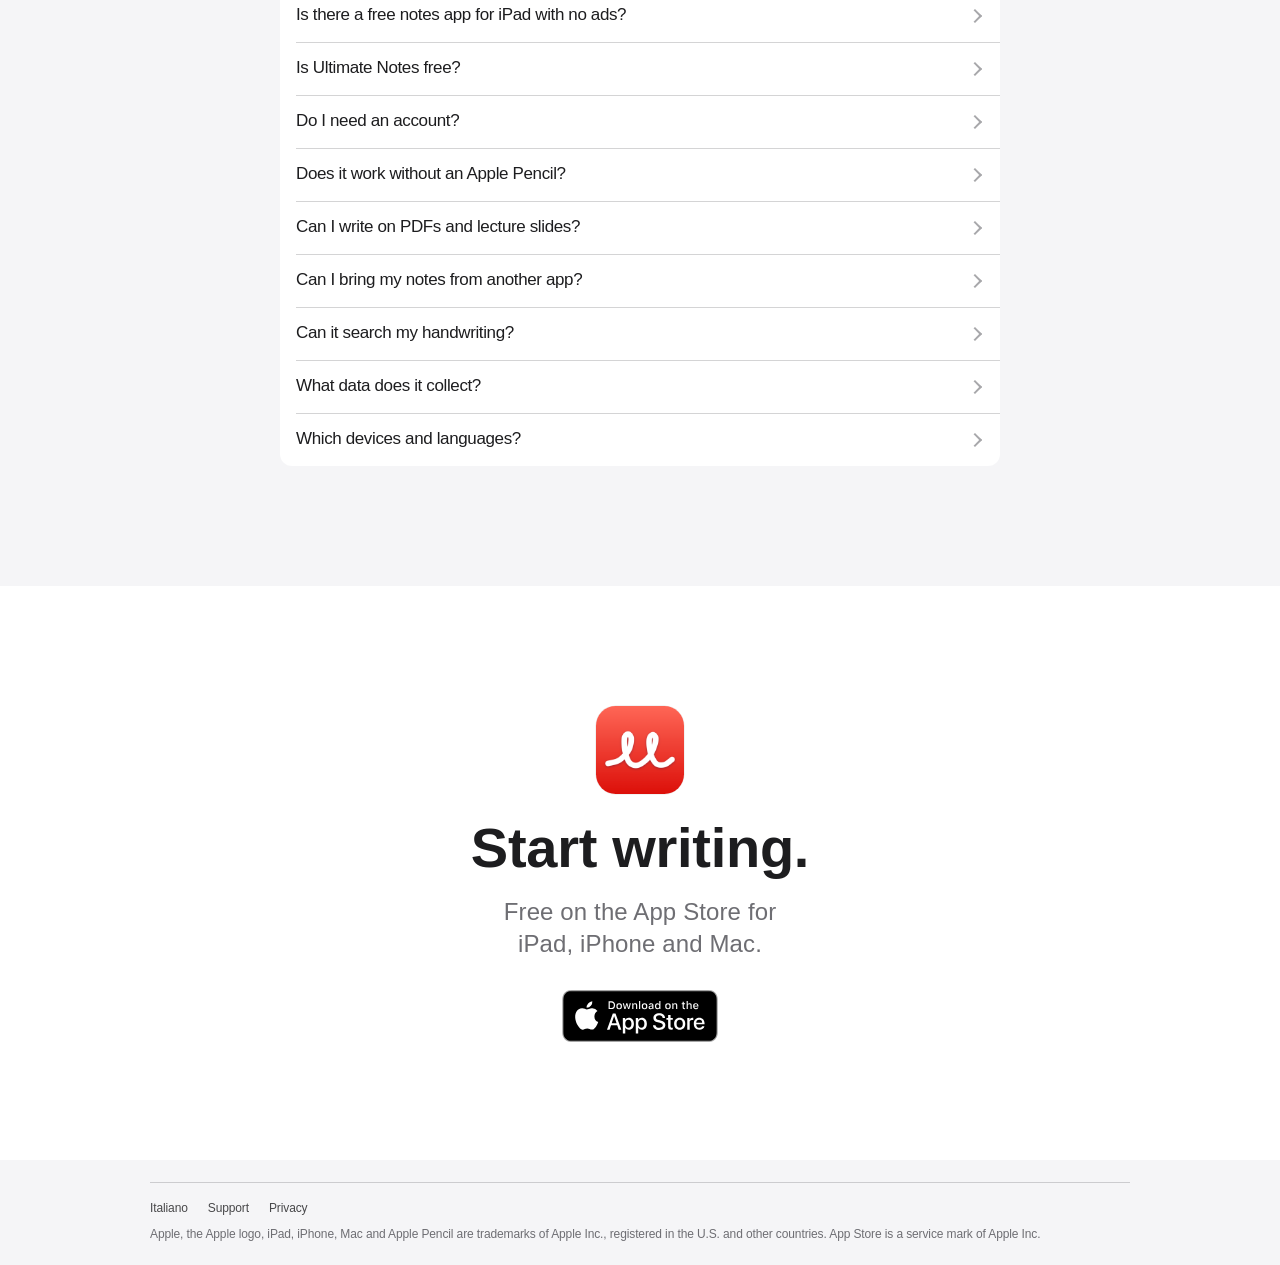
==== commit b447a2a6: "FAQ answers the question people ask; IndexNow key for Bing" ====
--- a/index.html
+++ b/index.html
@@ -22,7 +22,7 @@
 <meta property="og:url" content="https://zxmc1100.github.io/ultimate-notes/">
 <meta name="twitter:card" content="summary_large_image">
 <script type="application/ld+json">{"@context": "https://schema.org", "@type": "SoftwareApplication", "name": "Ultimate Notes", "description": "Free handwritten notes app for iPad, iPhone and Mac. No ads, no account, no subscription. PDFs to study on, handwriting search, sync through your own iCloud Drive.", "applicationCategory": "ProductivityApplication", "operatingSystem": "iPadOS 18, iOS 18, macOS 15", "url": "https://zxmc1100.github.io/ultimate-notes/", "downloadUrl": "https://apps.apple.com/app/id6821194922", "installUrl": "https://apps.apple.com/app/id6821194922", "image": "https://zxmc1100.github.io/ultimate-notes/icon.png", "screenshot": "https://zxmc1100.github.io/ultimate-notes/img/hero-ipad.jpg", "inLanguage": ["en", "it", "de", "es", "fr"], "isAccessibleForFree": true, "offers": {"@type": "Offer", "price": "0", "priceCurrency": "USD"}}</script>
-<script type="application/ld+json">{"@context": "https://schema.org", "@type": "FAQPage", "mainEntity": [{"@type": "Question", "name": "Is Ultimate Notes free?", "acceptedAnswer": {"@type": "Answer", "text": "Yes. Every feature is included on iPad, iPhone and Mac: no subscription, no in-app purchases, no ads."}}, {"@type": "Question", "name": "Do I need an account?", "acceptedAnswer": {"@type": "Answer", "text": "No. There is nothing to sign up for. Your notes sync through your own iCloud Drive."}}, {"@type": "Question", "name": "Does it work without an Apple Pencil?", "acceptedAnswer": {"@type": "Answer", "text": "Yes. Write and draw with a finger on iPad and iPhone, or with the mouse or trackpad on Mac."}}, {"@type": "Question", "name": "Can I write on PDFs and lecture slides?", "acceptedAnswer": {"@type": "Answer", "text": "Yes. Import a PDF or a book and write on its pages, with room beside each slide for side notes. Share as PDF keeps chapters and bookmarks."}}, {"@type": "Question", "name": "Can I bring my notes from another app?", "acceptedAnswer": {"@type": "Answer", "text": "Export them as PDF from the app you use now and import the PDF into Ultimate Notes: you can keep writing on every page."}}, {"@type": "Question", "name": "Can it search my handwriting?", "acceptedAnswer": {"@type": "Answer", "text": "Yes. Search finds words you wrote by hand, in typed text and in PDFs. Handwriting is read on your device; nothing leaves it."}}, {"@type": "Question", "name": "What data does it collect?", "acceptedAnswer": {"@type": "Answer", "text": "None. No tracking, no analytics, nothing sent to us. Your notes stay on your devices and in your iCloud Drive."}}, {"@type": "Question", "name": "Which devices and languages?", "acceptedAnswer": {"@type": "Answer", "text": "iPad and iPhone with iPadOS or iOS 18 or later, and Mac with macOS 15 or later. The app is in English, Italian, German, Spanish and French."}}]}</script>
+<script type="application/ld+json">{"@context": "https://schema.org", "@type": "FAQPage", "mainEntity": [{"@type": "Question", "name": "Is there a free notes app for iPad with no ads?", "acceptedAnswer": {"@type": "Answer", "text": "Yes: Ultimate Notes is free on iPad, iPhone and Mac, with no ads, no subscription, no in-app purchases and no account. Handwriting, PDFs, search and sync are all included."}}, {"@type": "Question", "name": "Is Ultimate Notes free?", "acceptedAnswer": {"@type": "Answer", "text": "Yes. Every feature is included on iPad, iPhone and Mac: no subscription, no in-app purchases, no ads."}}, {"@type": "Question", "name": "Do I need an account?", "acceptedAnswer": {"@type": "Answer", "text": "No. There is nothing to sign up for. Your notes sync through your own iCloud Drive."}}, {"@type": "Question", "name": "Does it work without an Apple Pencil?", "acceptedAnswer": {"@type": "Answer", "text": "Yes. Write and draw with a finger on iPad and iPhone, or with the mouse or trackpad on Mac."}}, {"@type": "Question", "name": "Can I write on PDFs and lecture slides?", "acceptedAnswer": {"@type": "Answer", "text": "Yes. Import a PDF or a book and write on its pages, with room beside each slide for side notes. Share as PDF keeps chapters and bookmarks."}}, {"@type": "Question", "name": "Can I bring my notes from another app?", "acceptedAnswer": {"@type": "Answer", "text": "Export them as PDF from the app you use now and import the PDF into Ultimate Notes: you can keep writing on every page."}}, {"@type": "Question", "name": "Can it search my handwriting?", "acceptedAnswer": {"@type": "Answer", "text": "Yes. Search finds words you wrote by hand, in typed text and in PDFs. Handwriting is read on your device; nothing leaves it."}}, {"@type": "Question", "name": "What data does it collect?", "acceptedAnswer": {"@type": "Answer", "text": "None. No tracking, no analytics, nothing sent to us. Your notes stay on your devices and in your iCloud Drive."}}, {"@type": "Question", "name": "Which devices and languages?", "acceptedAnswer": {"@type": "Answer", "text": "iPad and iPhone with iPadOS or iOS 18 or later, and Mac with macOS 15 or later. The app is in English, Italian, German, Spanish and French."}}]}</script>
 <link rel="stylesheet" href="style.css">
 <link rel="icon" href="icon.png">
 <link rel="apple-touch-icon" href="icon.png">
@@ -109,7 +109,7 @@
 <section class="questions" id="questions">
   <div class="inner">
     <h2>Questions</h2>
-    <div class="faq"><details><summary>Is Ultimate Notes free?</summary><p>Yes. Every feature is included on iPad, iPhone and Mac: no subscription, no in-app purchases, no ads.</p></details><details><summary>Do I need an account?</summary><p>No. There is nothing to sign up for. Your notes sync through your own iCloud Drive.</p></details><details><summary>Does it work without an Apple Pencil?</summary><p>Yes. Write and draw with a finger on iPad and iPhone, or with the mouse or trackpad on Mac.</p></details><details><summary>Can I write on PDFs and lecture slides?</summary><p>Yes. Import a PDF or a book and write on its pages, with room beside each slide for side notes. Share as PDF keeps chapters and bookmarks.</p></details><details><summary>Can I bring my notes from another app?</summary><p>Export them as PDF from the app you use now and import the PDF into Ultimate Notes: you can keep writing on every page.</p></details><details><summary>Can it search my handwriting?</summary><p>Yes. Search finds words you wrote by hand, in typed text and in PDFs. Handwriting is read on your device; nothing leaves it.</p></details><details><summary>What data does it collect?</summary><p>None. No tracking, no analytics, nothing sent to us. Your notes stay on your devices and in your iCloud Drive.</p></details><details><summary>Which devices and languages?</summary><p>iPad and iPhone with iPadOS or iOS 18 or later, and Mac with macOS 15 or later. The app is in English, Italian, German, Spanish and French.</p></details></div>
+    <div class="faq"><details><summary>Is there a free notes app for iPad with no ads?</summary><p>Yes: Ultimate Notes is free on iPad, iPhone and Mac, with no ads, no subscription, no in-app purchases and no account. Handwriting, PDFs, search and sync are all included.</p></details><details><summary>Is Ultimate Notes free?</summary><p>Yes. Every feature is included on iPad, iPhone and Mac: no subscription, no in-app purchases, no ads.</p></details><details><summary>Do I need an account?</summary><p>No. There is nothing to sign up for. Your notes sync through your own iCloud Drive.</p></details><details><summary>Does it work without an Apple Pencil?</summary><p>Yes. Write and draw with a finger on iPad and iPhone, or with the mouse or trackpad on Mac.</p></details><details><summary>Can I write on PDFs and lecture slides?</summary><p>Yes. Import a PDF or a book and write on its pages, with room beside each slide for side notes. Share as PDF keeps chapters and bookmarks.</p></details><details><summary>Can I bring my notes from another app?</summary><p>Export them as PDF from the app you use now and import the PDF into Ultimate Notes: you can keep writing on every page.</p></details><details><summary>Can it search my handwriting?</summary><p>Yes. Search finds words you wrote by hand, in typed text and in PDFs. Handwriting is read on your device; nothing leaves it.</p></details><details><summary>What data does it collect?</summary><p>None. No tracking, no analytics, nothing sent to us. Your notes stay on your devices and in your iCloud Drive.</p></details><details><summary>Which devices and languages?</summary><p>iPad and iPhone with iPadOS or iOS 18 or later, and Mac with macOS 15 or later. The app is in English, Italian, German, Spanish and French.</p></details></div>
   </div>
 </section>
 
